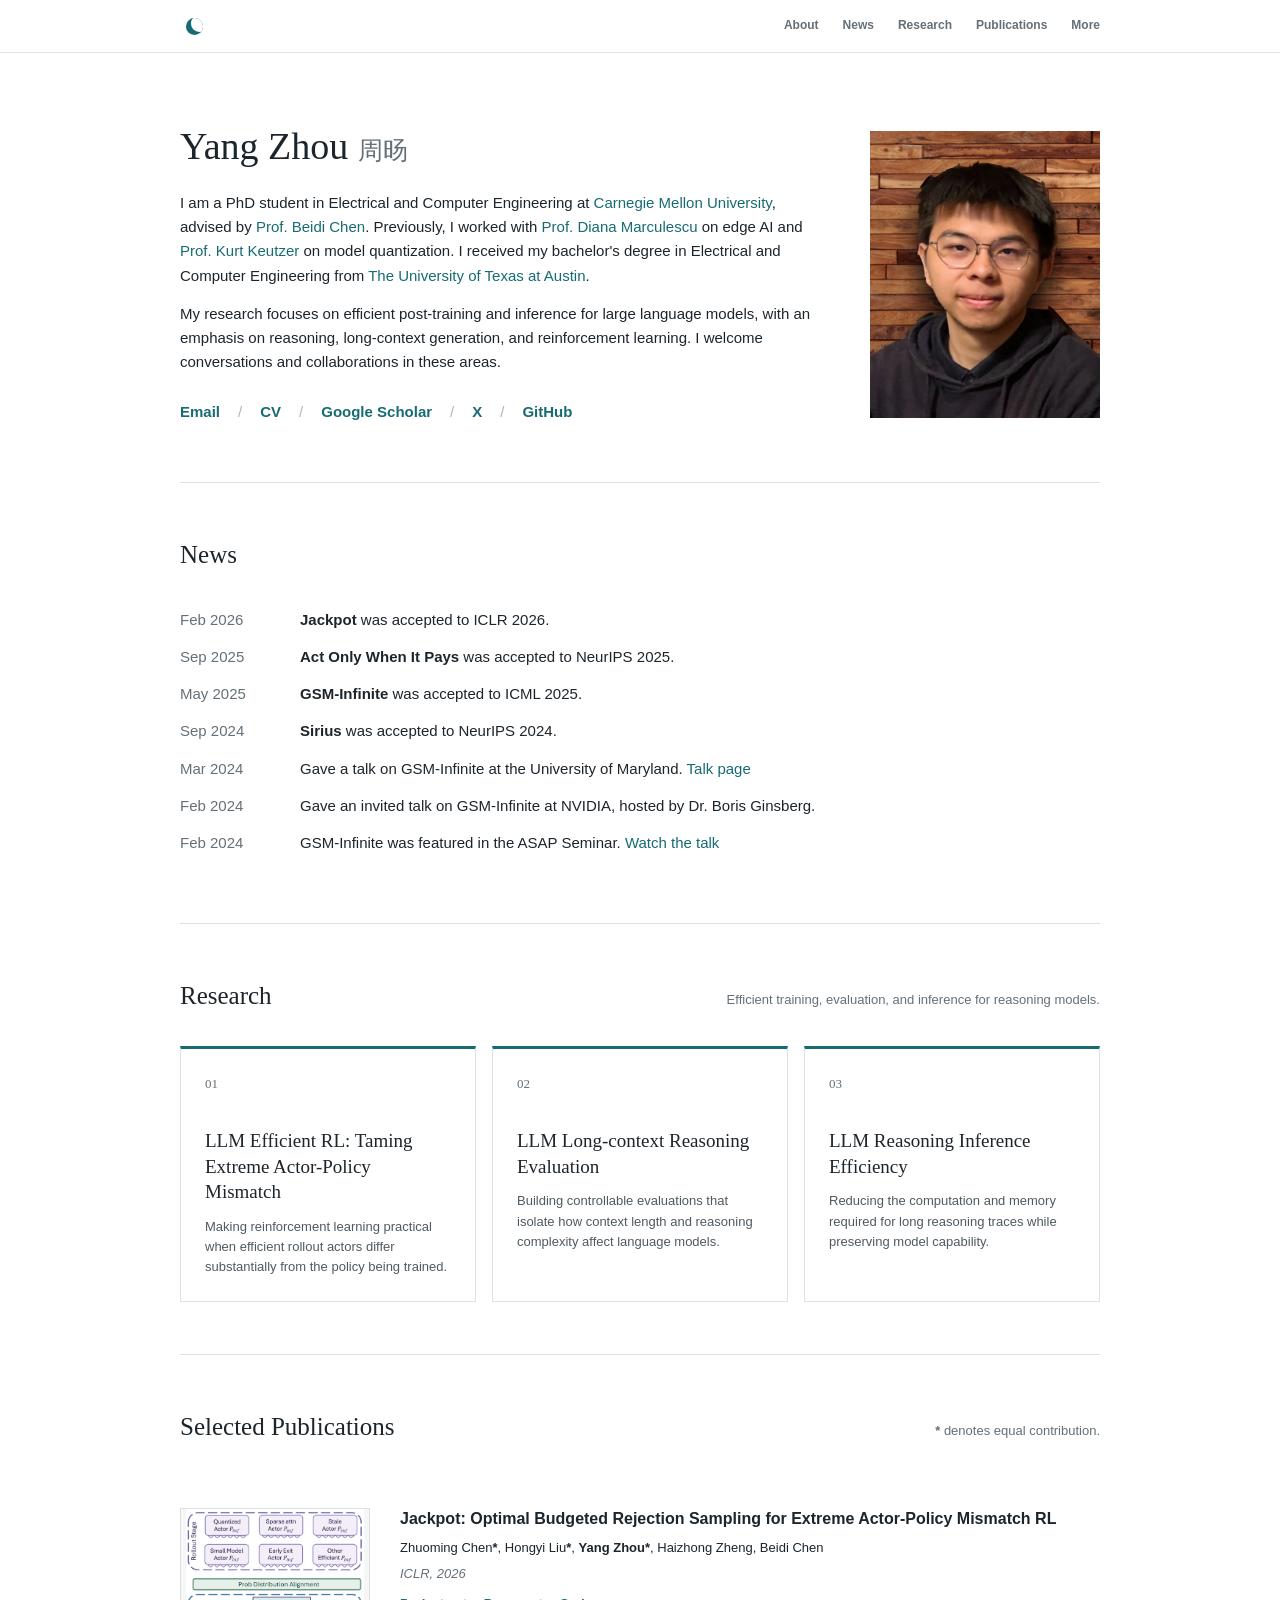
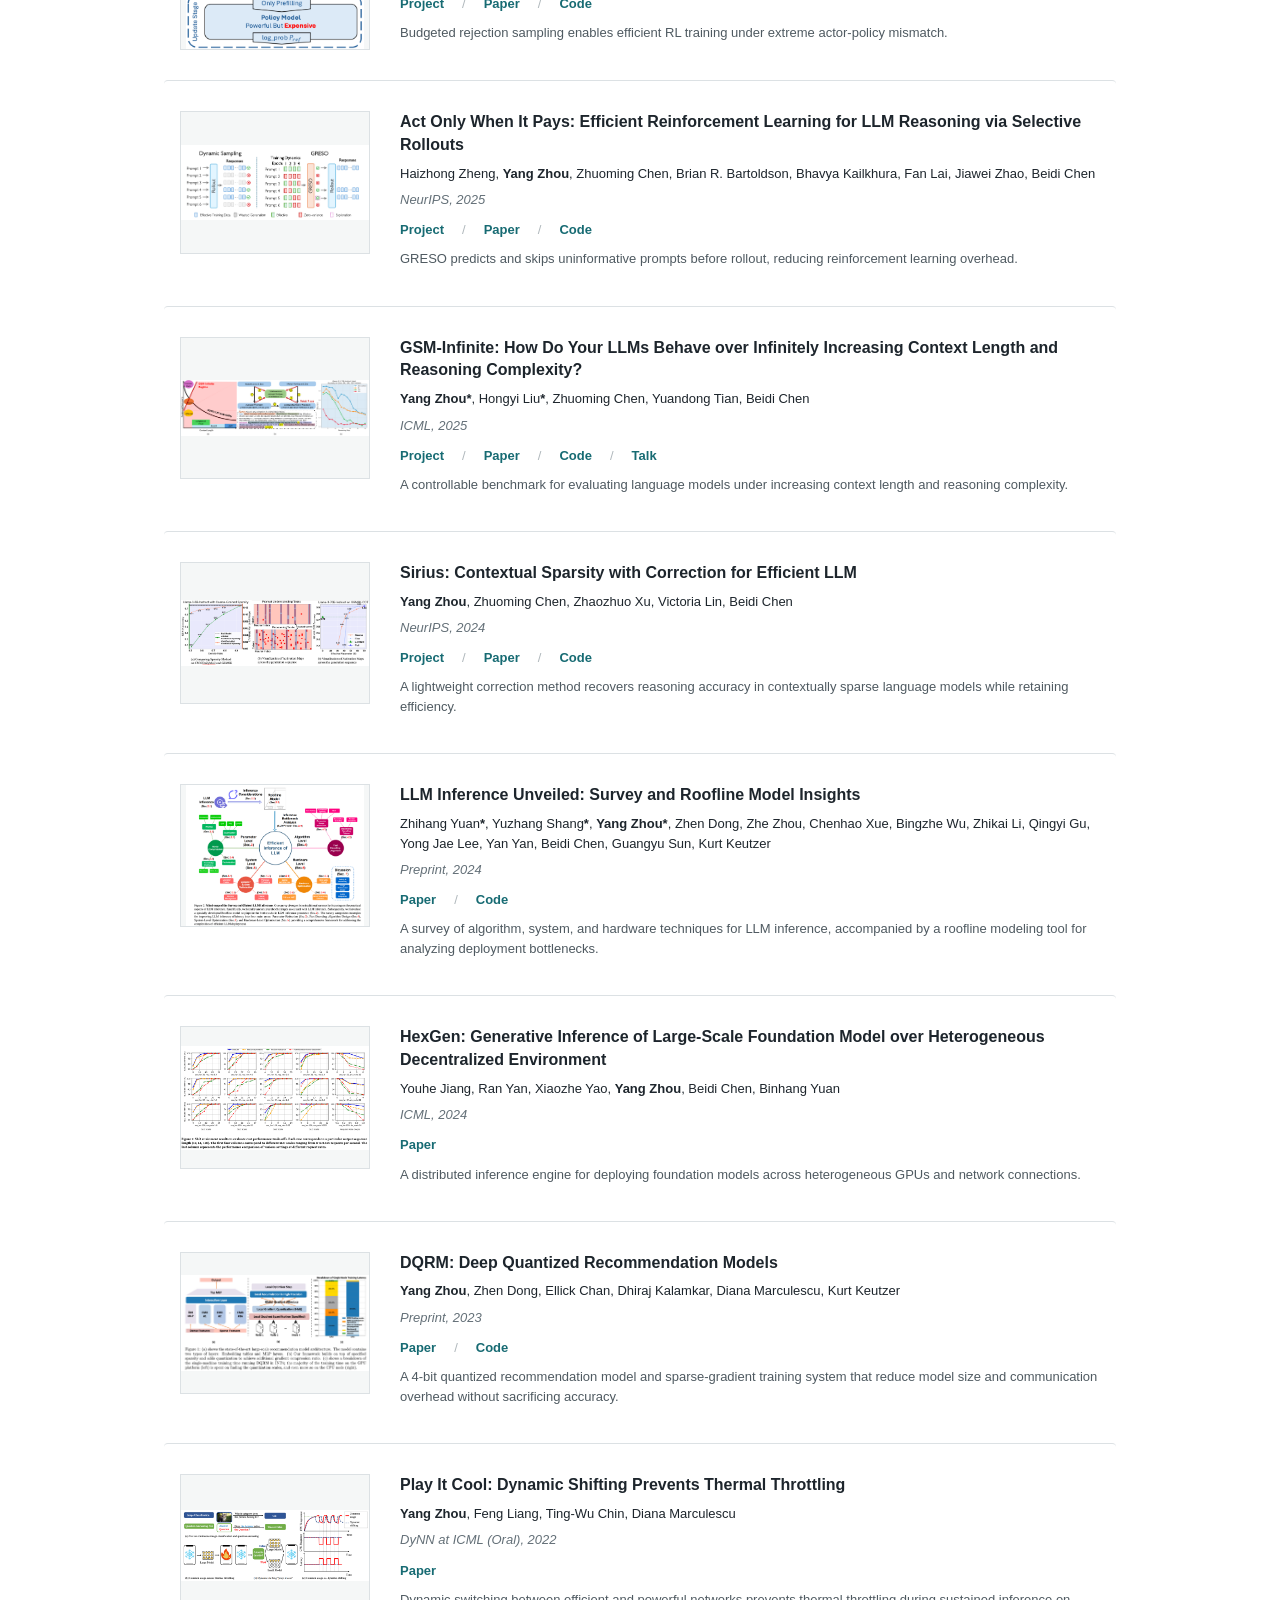
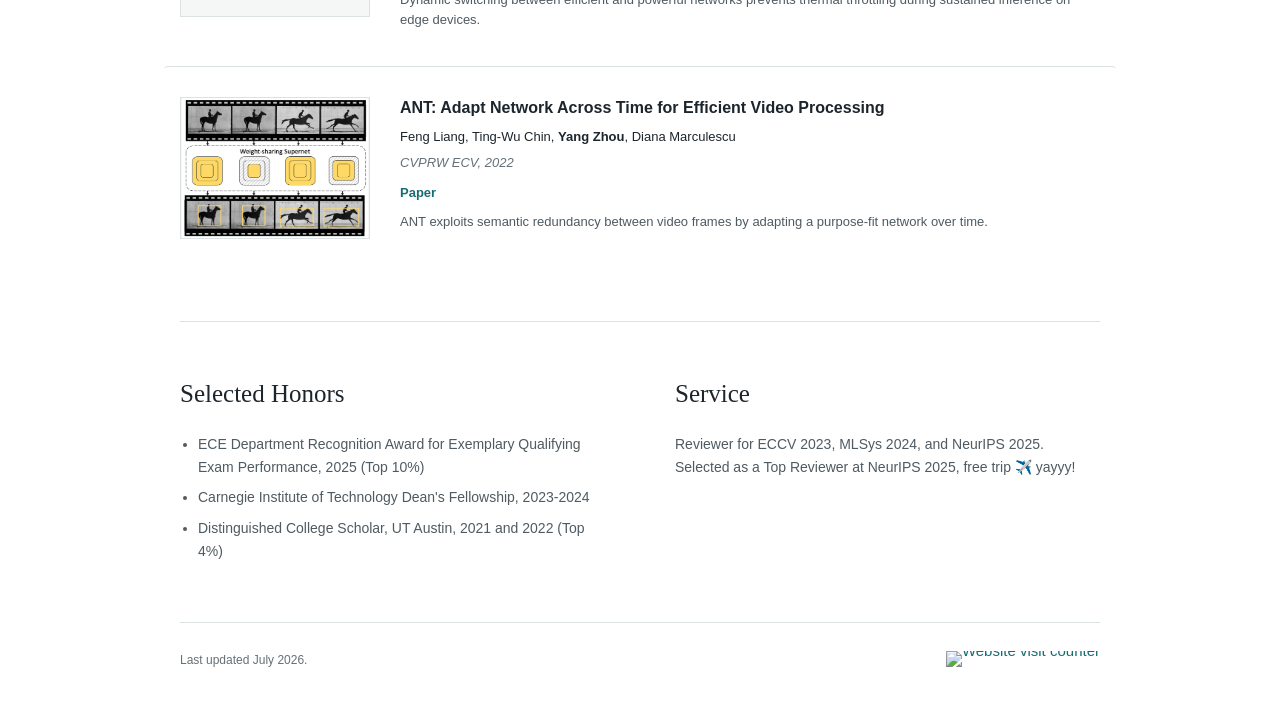
==== index.html @ 751d2d18 "Add eclipse navigation mark" ====
<!doctype html>
<html lang="en">
  <head>
    <meta charset="utf-8">
    <meta name="viewport" content="width=device-width, initial-scale=1">
    <meta name="author" content="Yang Zhou">
    <meta name="description" content="Yang Zhou is a PhD student at Carnegie Mellon University researching efficient post-training, inference, and reasoning for large language models.">
    <link rel="icon" href="images/namename.png" type="image/png">
    <link rel="stylesheet" href="stylesheet.css">
    <title>Yang Zhou</title>
  </head>
  <body>
    <nav class="site-nav" aria-label="Primary navigation">
      <div class="nav-inner">
        <a class="nav-mark" href="#about" aria-label="Yang Zhou - back to top" title="Yang Zhou">
          <span aria-hidden="true"></span>
        </a>
        <div class="nav-links">
          <a href="#about">About</a>
          <a href="#news">News</a>
          <a href="#research">Research</a>
          <a href="#publications">Publications</a>
          <a href="#more">More</a>
        </div>
      </div>
    </nav>
    <main>
      <header class="intro" id="about">
        <div class="intro-copy">
          <h1>Yang Zhou <span lang="zh">周旸</span></h1>
          <p>
            I am a PhD student in Electrical and Computer Engineering at
            <a href="https://www.cmu.edu/">Carnegie Mellon University</a>, advised by
            <a href="https://www.andrew.cmu.edu/user/beidic/">Prof. Beidi Chen</a>.
            Previously, I worked with <a href="https://users.ece.utexas.edu/~dianam/">Prof. Diana Marculescu</a>
            on edge AI and <a href="https://people.eecs.berkeley.edu/~keutzer/">Prof. Kurt Keutzer</a>
            on model quantization. I received my bachelor's degree in Electrical and Computer Engineering from
            <a href="https://www.utexas.edu/">The University of Texas at Austin</a>.
          </p>
          <p>
            My research focuses on efficient post-training and inference for large language models, with an emphasis
            on reasoning, long-context generation, and reinforcement learning. I welcome conversations and collaborations
            in these areas.
          </p>
          <nav class="profile-links" aria-label="Profile links">
            <a href="mailto:yangzho6@andrew.cmu.edu">Email</a>
            <a href="data/YangZhou-CV.pdf">CV</a>
            <a href="https://scholar.google.com/citations?view_op=list_works&amp;hl=en&amp;user=W6CZltIAAAAJ">Google Scholar</a>
            <a href="https://x.com/IronSteveZhou">X</a>
            <a href="https://github.com/YangZhou08">GitHub</a>
          </nav>
        </div>
        <img class="portrait" src="images/webtemphead1.png" alt="Yang Zhou" width="320" height="400">
      </header>

      <section id="news" aria-labelledby="news-heading">
        <div class="section-heading">
          <h2 id="news-heading">News</h2>
        </div>
        <div class="news-list" tabindex="0" aria-label="News archive">
          <p><time datetime="2026-02">Feb 2026</time><span><strong>Jackpot</strong> was accepted to ICLR 2026.</span></p>
          <p><time datetime="2025-09">Sep 2025</time><span><strong>Act Only When It Pays</strong> was accepted to NeurIPS 2025.</span></p>
          <p><time datetime="2025-05">May 2025</time><span><strong>GSM-Infinite</strong> was accepted to ICML 2025.</span></p>
          <p><time datetime="2024-09">Sep 2024</time><span><strong>Sirius</strong> was accepted to NeurIPS 2024.</span></p>
          <p><time datetime="2024-03">Mar 2024</time><span>Gave a talk on GSM-Infinite at the University of Maryland. <a href="https://www.cs.umd.edu/~miyyer/cmsc848o/index.html">Talk page</a></span></p>
          <p><time datetime="2024-02">Feb 2024</time><span>Gave an invited talk on GSM-Infinite at NVIDIA, hosted by Dr. Boris Ginsberg.</span></p>
          <p><time datetime="2024-02">Feb 2024</time><span>GSM-Infinite was featured in the ASAP Seminar. <a href="https://www.youtube.com/watch?v=b1yPragPKho">Watch the talk</a></span></p>
          <p><time datetime="2024-02">Feb 2024</time><span><strong>LLM Inference Unveiled</strong> was released on arXiv.</span></p>
          <p><time datetime="2023-08">Aug 2023</time><span>Began graduate studies at Carnegie Mellon University.</span></p>
          <p><time datetime="2023-05">May 2023</time><span>Graduated from The University of Texas at Austin.</span></p>
        </div>
      </section>

      <section id="research" aria-labelledby="research-heading">
        <div class="section-heading">
          <h2 id="research-heading">Research</h2>
          <p>Efficient training, evaluation, and inference for reasoning models.</p>
        </div>
        <div class="research-areas">
          <article>
            <span class="area-number">01</span>
            <h3>LLM Efficient RL: Taming Extreme Actor-Policy Mismatch</h3>
            <p>Making reinforcement learning practical when efficient rollout actors differ substantially from the policy being trained.</p>
          </article>
          <article>
            <span class="area-number">02</span>
            <h3>LLM Long-context Reasoning Evaluation</h3>
            <p>Building controllable evaluations that isolate how context length and reasoning complexity affect language models.</p>
          </article>
          <article>
            <span class="area-number">03</span>
            <h3>LLM Reasoning Inference Efficiency</h3>
            <p>Reducing the computation and memory required for long reasoning traces while preserving model capability.</p>
          </article>
        </div>
      </section>

      <section id="publications" aria-labelledby="publications-heading">
        <div class="section-heading">
          <h2 id="publications-heading">Selected Publications</h2>
          <p><strong>*</strong> denotes equal contribution.</p>
        </div>
        <div class="publications">
          <article class="publication featured">
            <a class="paper-image" href="https://infini-ai-lab.github.io/jpt_website/"><img src="images/jackpot.png" alt="Jackpot method overview" loading="lazy"></a>
            <div>
              <h3><a href="https://arxiv.org/abs/2602.06107">Jackpot: Optimal Budgeted Rejection Sampling for Extreme Actor-Policy Mismatch RL</a></h3>
              <p class="authors">Zhuoming Chen<strong>*</strong>, Hongyi Liu<strong>*</strong>, <strong>Yang Zhou*</strong>, Haizhong Zheng, Beidi Chen</p>
              <p class="venue">ICLR, 2026</p>
              <p class="paper-links"><a href="https://infini-ai-lab.github.io/jpt_website/">Project</a><a href="https://arxiv.org/abs/2602.06107">Paper</a><a href="https://github.com/Infini-AI-Lab/jackpot">Code</a></p>
              <p class="summary">Budgeted rejection sampling enables efficient RL training under extreme actor-policy mismatch.</p>
            </div>
          </article>

          <article class="publication">
            <a class="paper-image" href="https://infini-ai-lab.github.io/GRESO/"><img src="images/greso.png" alt="GRESO method overview" loading="lazy"></a>
            <div>
              <h3><a href="https://arxiv.org/abs/2506.02177">Act Only When It Pays: Efficient Reinforcement Learning for LLM Reasoning via Selective Rollouts</a></h3>
              <p class="authors">Haizhong Zheng, <strong>Yang Zhou</strong>, Zhuoming Chen, Brian R. Bartoldson, Bhavya Kailkhura, Fan Lai, Jiawei Zhao, Beidi Chen</p>
              <p class="venue">NeurIPS, 2025</p>
              <p class="paper-links"><a href="https://infini-ai-lab.github.io/GRESO/">Project</a><a href="https://arxiv.org/abs/2506.02177">Paper</a><a href="https://github.com/Infini-AI-Lab/GRESO/">Code</a></p>
              <p class="summary">GRESO predicts and skips uninformative prompts before rollout, reducing reinforcement learning overhead.</p>
            </div>
          </article>

          <article class="publication featured">
            <a class="paper-image" href="https://infini-ai-lab.github.io/gsm_infinite/"><img src="images/gsminfinite.png" alt="GSM-Infinite benchmark overview" loading="lazy"></a>
            <div>
              <h3><a href="https://arxiv.org/abs/2502.05252">GSM-Infinite: How Do Your LLMs Behave over Infinitely Increasing Context Length and Reasoning Complexity?</a></h3>
              <p class="authors"><strong>Yang Zhou*</strong>, Hongyi Liu<strong>*</strong>, Zhuoming Chen, Yuandong Tian, Beidi Chen</p>
              <p class="venue">ICML, 2025</p>
              <p class="paper-links"><a href="https://infini-ai-lab.github.io/gsm_infinite/">Project</a><a href="https://arxiv.org/abs/2502.05252">Paper</a><a href="https://github.com/Infini-AI-Lab/gsm_infinite">Code</a><a href="https://www.youtube.com/watch?v=b1yPragPKho">Talk</a></p>
              <p class="summary">A controllable benchmark for evaluating language models under increasing context length and reasoning complexity.</p>
            </div>
          </article>

          <article class="publication featured">
            <a class="paper-image" href="https://infini-ai-lab.github.io/Sirius/"><img src="images/siriushead.png" alt="Sirius method overview" loading="lazy"></a>
            <div>
              <h3><a href="https://arxiv.org/abs/2409.03856">Sirius: Contextual Sparsity with Correction for Efficient LLM</a></h3>
              <p class="authors"><strong>Yang Zhou</strong>, Zhuoming Chen, Zhaozhuo Xu, Victoria Lin, Beidi Chen</p>
              <p class="venue">NeurIPS, 2024</p>
              <p class="paper-links"><a href="https://infini-ai-lab.github.io/Sirius/">Project</a><a href="https://arxiv.org/abs/2409.03856">Paper</a><a href="https://github.com/Infini-AI-Lab/Sirius">Code</a></p>
              <p class="summary">A lightweight correction method recovers reasoning accuracy in contextually sparse language models while retaining efficiency.</p>
            </div>
          </article>

          <article class="publication">
            <a class="paper-image" href="https://arxiv.org/abs/2402.16363"><img src="images/llmunveiled.png" alt="LLM Inference Unveiled overview" loading="lazy"></a>
            <div>
              <h3><a href="https://arxiv.org/abs/2402.16363">LLM Inference Unveiled: Survey and Roofline Model Insights</a></h3>
              <p class="authors">Zhihang Yuan<strong>*</strong>, Yuzhang Shang<strong>*</strong>, <strong>Yang Zhou*</strong>, Zhen Dong, Zhe Zhou, Chenhao Xue, Bingzhe Wu, Zhikai Li, Qingyi Gu, Yong Jae Lee, Yan Yan, Beidi Chen, Guangyu Sun, Kurt Keutzer</p>
              <p class="venue">Preprint, 2024</p>
              <p class="paper-links"><a href="https://arxiv.org/abs/2402.16363">Paper</a><a href="https://github.com/hahnyuan/LLM-Viewer">Code</a></p>
              <p class="summary">A survey of algorithm, system, and hardware techniques for LLM inference, accompanied by a roofline modeling tool for analyzing deployment bottlenecks.</p>
            </div>
          </article>

          <article class="publication">
            <a class="paper-image" href="https://arxiv.org/abs/2311.11514"><img src="images/hexgen.png" alt="HexGen system overview" loading="lazy"></a>
            <div>
              <h3><a href="https://arxiv.org/abs/2311.11514">HexGen: Generative Inference of Large-Scale Foundation Model over Heterogeneous Decentralized Environment</a></h3>
              <p class="authors">Youhe Jiang, Ran Yan, Xiaozhe Yao, <strong>Yang Zhou</strong>, Beidi Chen, Binhang Yuan</p>
              <p class="venue">ICML, 2024</p>
              <p class="paper-links"><a href="https://arxiv.org/abs/2311.11514">Paper</a></p>
              <p class="summary">A distributed inference engine for deploying foundation models across heterogeneous GPUs and network connections.</p>
            </div>
          </article>

          <article class="publication featured">
            <a class="paper-image" href="https://arxiv.org/abs/2410.20046"><img src="images/dqrm.png" alt="DQRM quantized recommendation model overview" loading="lazy"></a>
            <div>
              <h3><a href="https://arxiv.org/abs/2410.20046">DQRM: Deep Quantized Recommendation Models</a></h3>
              <p class="authors"><strong>Yang Zhou</strong>, Zhen Dong, Ellick Chan, Dhiraj Kalamkar, Diana Marculescu, Kurt Keutzer</p>
              <p class="venue">Preprint, 2023</p>
              <p class="paper-links"><a href="https://arxiv.org/abs/2410.20046">Paper</a><a href="https://github.com/YangZhou08/Deep_Quantized_Recommendation_Model_DQRM">Code</a></p>
              <p class="summary">A 4-bit quantized recommendation model and sparse-gradient training system that reduce model size and communication overhead without sacrificing accuracy.</p>
            </div>
          </article>

          <article class="publication featured">
            <a class="paper-image" href="https://arxiv.org/abs/2206.10849"><img src="images/play_it_cool.png" alt="Play It Cool thermal management results" loading="lazy"></a>
            <div>
              <h3><a href="https://arxiv.org/abs/2206.10849">Play It Cool: Dynamic Shifting Prevents Thermal Throttling</a></h3>
              <p class="authors"><strong>Yang Zhou</strong>, Feng Liang, Ting-Wu Chin, Diana Marculescu</p>
              <p class="venue">DyNN at ICML (Oral), 2022</p>
              <p class="paper-links"><a href="https://arxiv.org/abs/2206.10849">Paper</a></p>
              <p class="summary">Dynamic switching between efficient and powerful networks prevents thermal throttling during sustained inference on edge devices.</p>
            </div>
          </article>

          <article class="publication">
            <a class="paper-image" href="https://openaccess.thecvf.com/content/CVPR2022W/ECV/html/Liang_ANT_Adapt_Network_Across_Time_for_Efficient_Video_Processing_CVPRW_2022_paper.html"><img src="images/ant.png" alt="ANT efficient video processing overview" loading="lazy"></a>
            <div>
              <h3><a href="https://openaccess.thecvf.com/content/CVPR2022W/ECV/html/Liang_ANT_Adapt_Network_Across_Time_for_Efficient_Video_Processing_CVPRW_2022_paper.html">ANT: Adapt Network Across Time for Efficient Video Processing</a></h3>
              <p class="authors">Feng Liang, Ting-Wu Chin, <strong>Yang Zhou</strong>, Diana Marculescu</p>
              <p class="venue">CVPRW ECV, 2022</p>
              <p class="paper-links"><a href="https://openaccess.thecvf.com/content/CVPR2022W/ECV/papers/Liang_ANT_Adapt_Network_Across_Time_for_Efficient_Video_Processing_CVPRW_2022_paper.pdf">Paper</a></p>
              <p class="summary">ANT exploits semantic redundancy between video frames by adapting a purpose-fit network over time.</p>
            </div>
          </article>
        </div>
      </section>

      <section class="two-column" id="more" aria-label="Additional information">
        <div>
          <h2>Selected Honors</h2>
          <ul>
            <li>ECE Department Recognition Award for Exemplary Qualifying Exam Performance, 2025 (Top 10%)</li>
            <li>Carnegie Institute of Technology Dean's Fellowship, 2023-2024</li>
            <li>Distinguished College Scholar, UT Austin, 2021 and 2022 (Top 4%)</li>
          </ul>
        </div>
        <div>
          <h2>Service</h2>
          <p>Reviewer for ECCV 2023, MLSys 2024, and NeurIPS 2025. Selected as a Top Reviewer at NeurIPS 2025, free trip ✈️ yayyy!</p>
        </div>
      </section>

      <footer>
        <p>Last updated July 2026.</p>
        <a class="visit-counter" href="https://hits.sh/yangzhou08.github.io/" aria-label="View website visit statistics">
          <img src="https://hits.sh/yangzhou08.github.io.svg?style=flat-square&amp;label=visits&amp;color=176b73" alt="Website visit counter">
        </a>
      </footer>
    </main>
  </body>
</html>
---- stylesheet.css ----
:root {
  --ink: #1d252c;
  --muted: #647078;
  --line: #dce1e4;
  --soft: #f5f7f7;
  --accent: #176b73;
  --accent-dark: #104f55;
}

* { box-sizing: border-box; }

html { scroll-behavior: smooth; }

body {
  margin: 0;
  color: var(--ink);
  background: #fff;
  font-family: -apple-system, BlinkMacSystemFont, "Segoe UI", Helvetica, Arial, sans-serif;
  font-size: 15px;
  line-height: 1.62;
}

.site-nav {
  position: sticky;
  top: 0;
  z-index: 10;
  border-bottom: 1px solid rgba(220, 225, 228, 0.9);
  background: rgba(255, 255, 255, 0.96);
}

.nav-inner {
  display: flex;
  width: min(920px, calc(100% - 48px));
  height: 52px;
  margin: 0 auto;
  justify-content: space-between;
  align-items: center;
  gap: 30px;
}

.nav-mark {
  display: grid;
  width: 28px;
  height: 28px;
  flex: 0 0 28px;
  place-items: center;
  border-radius: 50%;
}

.nav-mark span {
  position: relative;
  display: block;
  width: 17px;
  height: 17px;
  overflow: hidden;
  border-radius: 50%;
  background: var(--accent);
}

.nav-mark span::after {
  position: absolute;
  top: -3px;
  left: 5px;
  width: 17px;
  height: 17px;
  border-radius: 50%;
  background: #fff;
  content: "";
  transition: transform 180ms ease;
}

.nav-links {
  display: flex;
  align-items: center;
  gap: 24px;
}

.nav-links a {
  color: var(--muted);
  font-size: 12px;
  font-weight: 600;
}

.nav-links a:hover,
.nav-links a:focus-visible {
  color: var(--accent);
}

.nav-mark:hover span::after,
.nav-mark:focus-visible span::after { transform: translateX(13px); }

main {
  width: min(920px, calc(100% - 48px));
  margin: 0 auto;
}

#about,
section[id] { scroll-margin-top: 72px; }

a {
  color: var(--accent);
  text-decoration: none;
  text-underline-offset: 3px;
}

a:hover, a:focus-visible { color: var(--accent-dark); text-decoration: underline; }
a:focus-visible { outline: 2px solid var(--accent); outline-offset: 3px; }

h1, h2, h3, p { margin-top: 0; }

h1 {
  margin-bottom: 22px;
  font-family: Georgia, "Times New Roman", serif;
  font-size: 38px;
  font-weight: 500;
  line-height: 1.15;
  letter-spacing: 0;
}

h1 span { color: var(--muted); font-size: 25px; }

h2 {
  margin: 0;
  font-family: Georgia, "Times New Roman", serif;
  font-size: 25px;
  font-weight: 500;
  letter-spacing: 0;
}

h3 { letter-spacing: 0; }

.intro {
  display: grid;
  grid-template-columns: minmax(0, 1fr) 230px;
  gap: 56px;
  align-items: center;
  padding: 72px 0 58px;
  border-bottom: 1px solid var(--line);
}

.intro-copy > p { max-width: 650px; margin-bottom: 14px; }

.portrait {
  display: block;
  width: 100%;
  height: auto;
  aspect-ratio: 4 / 5;
  object-fit: cover;
  object-position: center;
}

.profile-links, .paper-links { display: flex; flex-wrap: wrap; align-items: center; gap: 7px 18px; }
.profile-links { margin-top: 25px; font-weight: 600; }
.profile-links a + a::before { content: "/"; color: #adb5b9; margin-right: 18px; font-weight: 400; }

section { padding: 52px 0; border-bottom: 1px solid var(--line); }

.section-heading { display: flex; justify-content: space-between; gap: 24px; align-items: baseline; margin-bottom: 30px; }
.section-heading > p { margin: 0; color: var(--muted); font-size: 13px; }

.news-list {
  max-height: 265px;
  overflow-y: auto;
  padding: 2px 22px 2px 0;
  scrollbar-color: #b8c1c5 transparent;
  scrollbar-width: thin;
  overscroll-behavior: contain;
}

.news-list:focus-visible {
  outline: 2px solid var(--accent);
  outline-offset: 6px;
}

.news-list p {
  display: grid;
  grid-template-columns: 100px 1fr;
  gap: 20px;
  margin-bottom: 13px;
}
.news-list p:last-child { margin-bottom: 0; }
.news-list time { color: var(--muted); font-variant-numeric: tabular-nums; }

.research-areas {
  display: grid;
  grid-template-columns: repeat(3, minmax(0, 1fr));
  gap: 16px;
}

.research-areas article {
  min-height: 230px;
  padding: 24px;
  border: 1px solid var(--line);
  border-top: 3px solid var(--accent);
  background: #fff;
  transition: background-color 160ms ease, border-color 160ms ease, box-shadow 160ms ease;
}

.research-areas article:hover,
.research-areas article:focus-within {
  border-color: #b9c9c8;
  border-top-color: var(--accent-dark);
  background: #f2f6f5;
  box-shadow: 0 5px 16px rgba(29, 37, 44, 0.07);
}

.area-number {
  display: block;
  margin-bottom: 34px;
  color: var(--muted);
  font-family: Georgia, "Times New Roman", serif;
  font-size: 13px;
  font-variant-numeric: tabular-nums;
}

.research-areas h3 {
  margin: 0 0 12px;
  font-family: Georgia, "Times New Roman", serif;
  font-size: 19px;
  font-weight: 500;
  line-height: 1.35;
}

.research-areas p {
  margin: 0;
  color: #4f5a61;
  font-size: 13px;
  line-height: 1.55;
}

.publications { display: grid; gap: 0; }
.publication {
  display: grid;
  grid-template-columns: 190px minmax(0, 1fr);
  gap: 30px;
  margin: 0 -16px;
  padding: 30px 16px;
  border-top: 1px solid var(--line);
  border-radius: 4px;
  transition: background-color 160ms ease;
}
.publication:first-child { border-top: 0; }
.publication:hover,
.publication:focus-within { background: #f3f5f5; }

.paper-image {
  display: block;
  width: 190px;
  aspect-ratio: 4 / 3;
  overflow: hidden;
  border: 1px solid var(--line);
  background: var(--soft);
  transition: border-color 160ms ease, box-shadow 160ms ease;
}
.paper-image img { display: block; width: 100%; height: 100%; object-fit: contain; }
.publication:hover .paper-image,
.publication:focus-within .paper-image {
  border-color: #b9c3c6;
  box-shadow: 0 3px 10px rgba(29, 37, 44, 0.08);
}
.publication h3 { margin: 0 0 7px; font-size: 16px; line-height: 1.42; }
.publication h3 a { color: var(--ink); }
.publication h3 a:hover { color: var(--accent); }
.authors, .venue, .summary { margin-bottom: 6px; }
.authors { font-size: 13px; line-height: 1.5; }
.venue { color: var(--muted); font-size: 13px; font-style: italic; }
.paper-links { margin: 9px 0; font-size: 13px; font-weight: 600; }
.paper-links a + a::before { content: "/"; color: #b0b8bc; margin-right: 18px; font-weight: 400; }
.summary { color: #4f5a61; font-size: 13px; line-height: 1.55; }

.two-column { display: grid; grid-template-columns: 1fr 1fr; gap: 70px; }
.two-column h2 { margin-bottom: 18px; }
.two-column p, .two-column ul { margin: 0; color: #4f5a61; font-size: 14px; }
.two-column ul { padding-left: 18px; }
.two-column li { margin-bottom: 8px; }

footer {
  display: flex;
  justify-content: space-between;
  align-items: center;
  gap: 24px;
  padding: 28px 0 52px;
}
footer p { margin: 0; color: var(--muted); font-size: 12px; }
.visit-counter { display: block; line-height: 0; }
.visit-counter img { display: block; height: 20px; width: auto; }

@media (max-width: 700px) {
  main { width: min(100% - 32px, 560px); }
  .nav-inner { width: min(100% - 32px, 560px); }
  .intro { grid-template-columns: 1fr; gap: 30px; padding: 44px 0 40px; }
  .intro-copy { order: 2; }
  .portrait { width: 150px; aspect-ratio: 1; border-radius: 50%; object-position: center 28%; }
  h1 { font-size: 34px; }
  section { padding: 40px 0; }
  .section-heading { display: block; }
  .section-heading > p { margin-top: 7px; }
  .research-areas { grid-template-columns: 1fr; }
  .research-areas article { min-height: 0; }
  .area-number { margin-bottom: 20px; }
  .publication { grid-template-columns: 1fr; gap: 18px; }
  .paper-image { width: 100%; max-width: 260px; }
  .two-column { grid-template-columns: 1fr; gap: 38px; }
  footer { align-items: flex-start; flex-direction: column; gap: 12px; }
}

@media (max-width: 560px) {
  .nav-inner { gap: 12px; }
  .nav-links { width: auto; flex: 1; justify-content: space-between; gap: 8px; }
}

@media (max-width: 420px) {
  body { font-size: 14px; }
  .news-list p { grid-template-columns: 82px 1fr; gap: 10px; }
  .profile-links { gap: 7px 12px; }
  .profile-links a + a::before { margin-right: 12px; }
}

@media (prefers-reduced-motion: reduce) {
  html { scroll-behavior: auto; }
  .research-areas article,
  .publication,
  .paper-image,
  .nav-mark span::after { transition: none; }
}
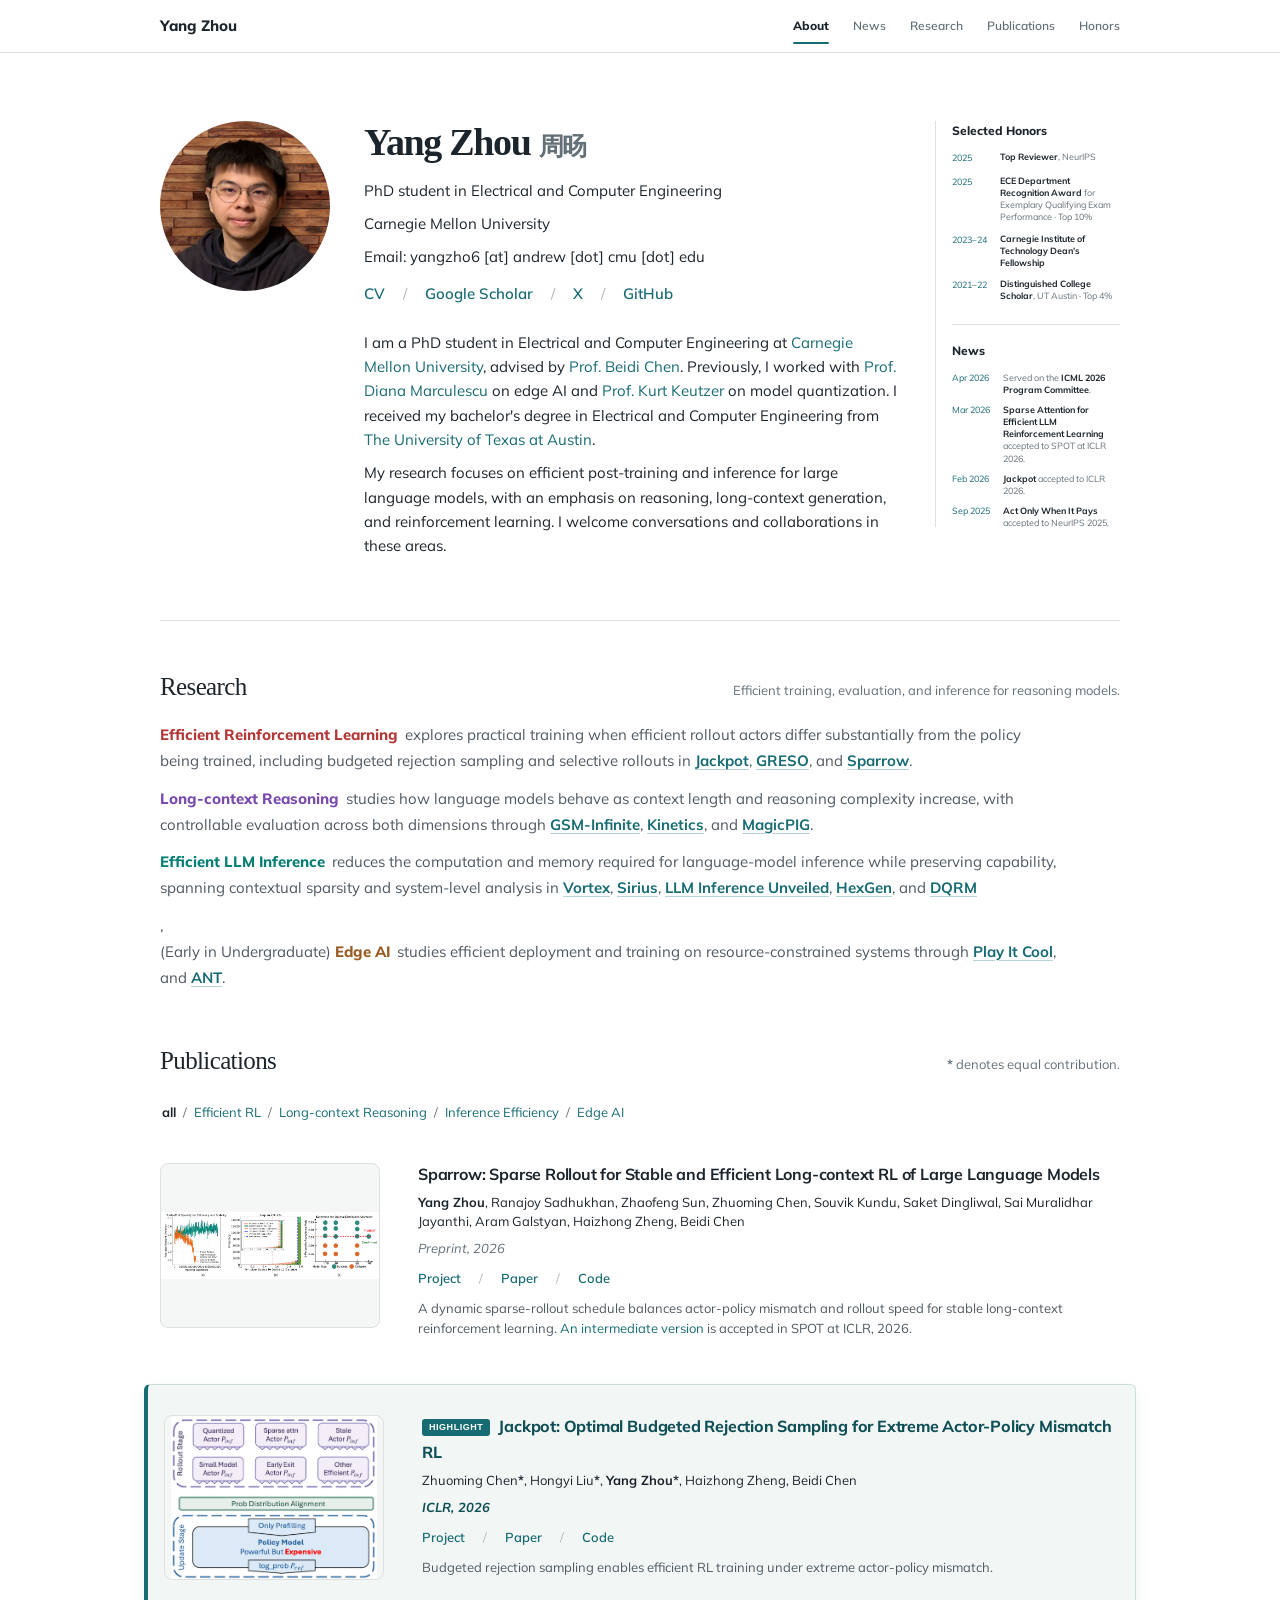
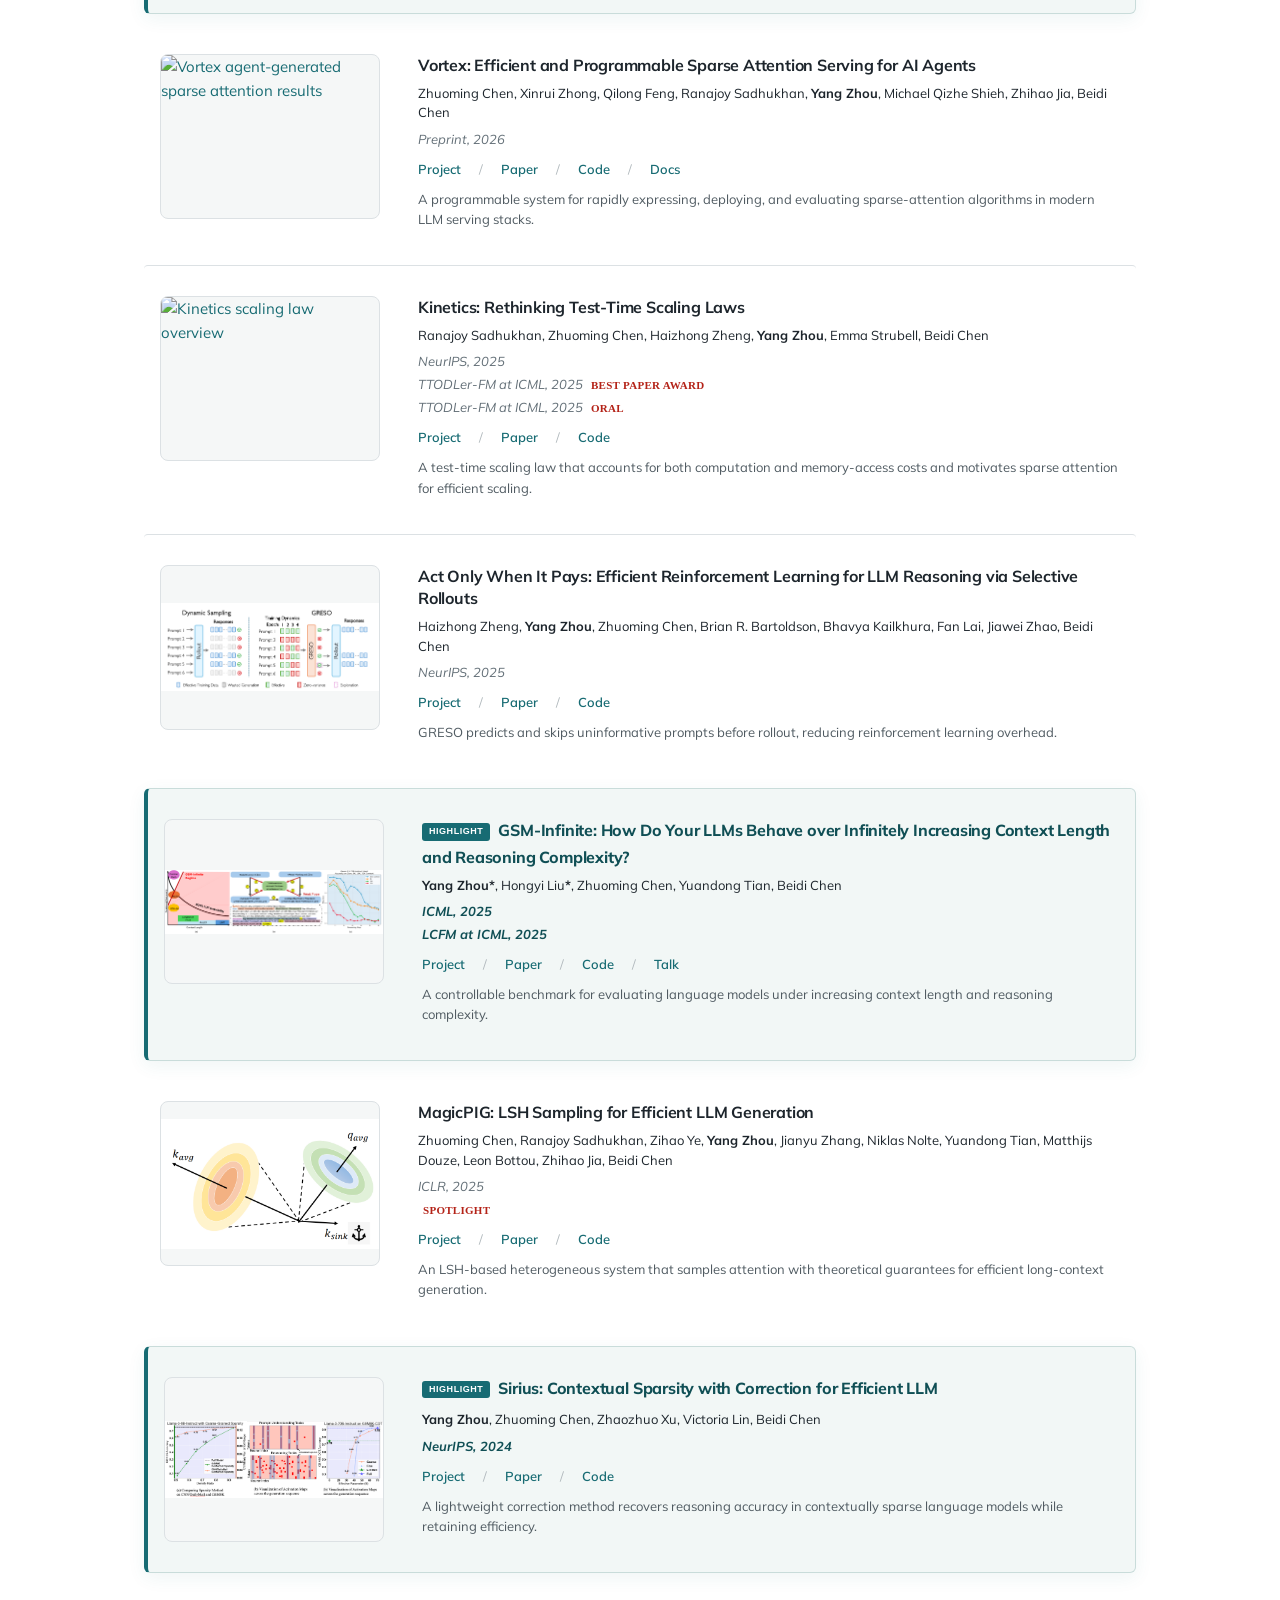
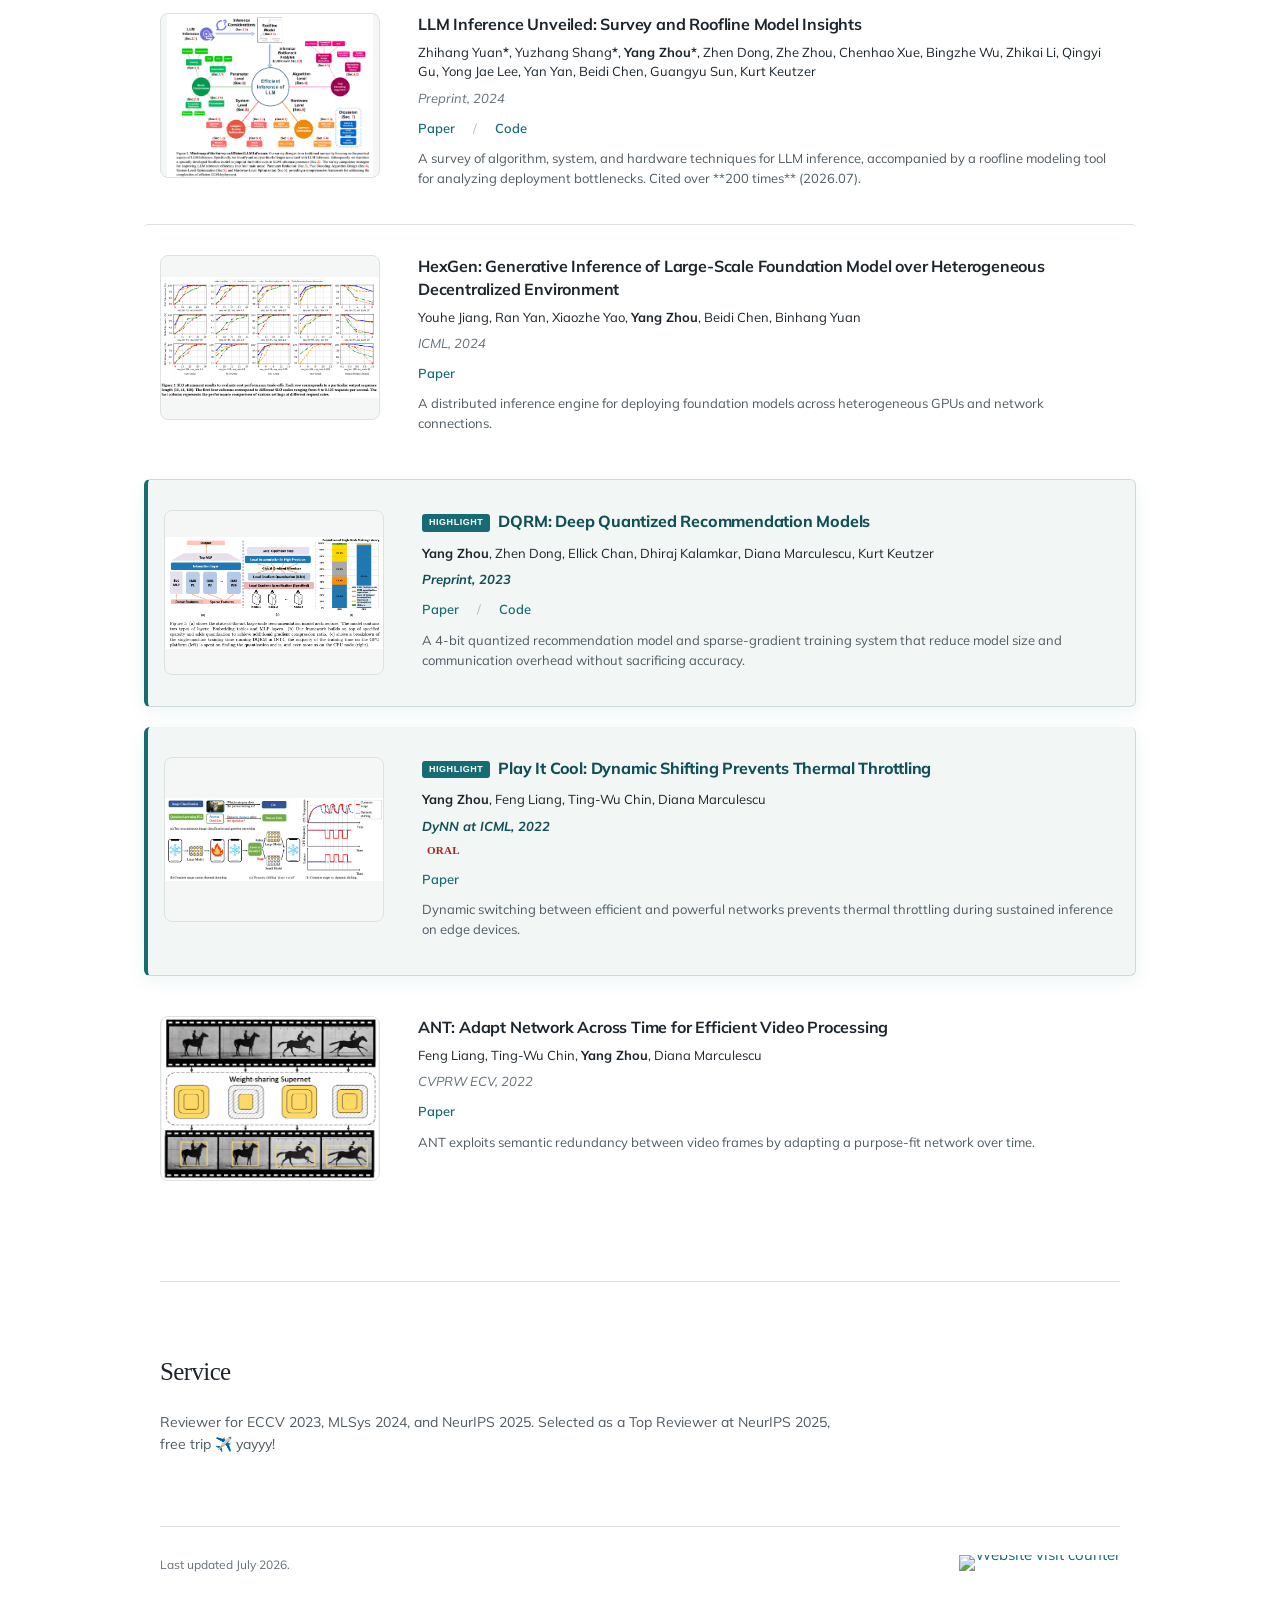
==== commit 4ec339e3: "Update website content and navigation" ====
--- a/index.html
+++ b/index.html
@@ -6,28 +6,41 @@
     <meta name="author" content="Yang Zhou">
     <meta name="description" content="Yang Zhou is a PhD student at Carnegie Mellon University researching efficient post-training, inference, and reasoning for large language models.">
     <link rel="icon" href="images/namename.png" type="image/png">
+    <link rel="preconnect" href="https://fonts.googleapis.com">
+    <link rel="preconnect" href="https://fonts.gstatic.com" crossorigin>
+    <link href="https://fonts.googleapis.com/css2?family=Mulish:wght@400;500;600;700;800&amp;display=swap" rel="stylesheet">
     <link rel="stylesheet" href="stylesheet.css">
     <title>Yang Zhou</title>
   </head>
   <body>
+    <div class="ambient ambient-one" aria-hidden="true"></div>
+    <div class="ambient ambient-two" aria-hidden="true"></div>
     <nav class="site-nav" aria-label="Primary navigation">
       <div class="nav-inner">
-        <a class="nav-mark" href="#about" aria-label="Yang Zhou - back to top" title="Yang Zhou">
-          <span aria-hidden="true"></span>
-        </a>
+        <a class="nav-name" href="#about">Yang Zhou</a>
         <div class="nav-links">
           <a href="#about">About</a>
           <a href="#news">News</a>
           <a href="#research">Research</a>
           <a href="#publications">Publications</a>
-          <a href="#more">More</a>
+          <a href="#honors">Honors</a>
         </div>
       </div>
     </nav>
     <main>
-      <header class="intro" id="about">
-        <div class="intro-copy">
+      <header class="intro reveal" id="about">
+        <img class="portrait" src="images/webtemphead1.png" alt="Yang Zhou" width="320" height="400">
+        <div class="intro-content">
           <h1>Yang Zhou <span lang="zh">周旸</span></h1>
+          <p>PhD student in Electrical and Computer Engineering</p>
+          <p>Carnegie Mellon University</p>
+          <p>Email: <span class="email-obfuscated">yangzho6 [at] andrew [dot] cmu [dot] edu</span></p>
+          <nav class="profile-links" aria-label="Profile links">
+            <a href="data/YangZhou-CV.pdf">CV</a>
+            <a href="https://scholar.google.com/citations?view_op=list_works&amp;hl=en&amp;user=W6CZltIAAAAJ">Google Scholar</a>
+            <a href="https://x.com/IronSteveZhou">X</a>
+            <a href="https://github.com/YangZhou08">GitHub</a>
+          </nav>
           <p>
             I am a PhD student in Electrical and Computer Engineering at
             <a href="https://www.cmu.edu/">Carnegie Mellon University</a>, advised by
@@ -42,66 +55,96 @@
             on reasoning, long-context generation, and reinforcement learning. I welcome conversations and collaborations
             in these areas.
           </p>
-          <nav class="profile-links" aria-label="Profile links">
-            <a href="mailto:yangzho6@andrew.cmu.edu">Email</a>
-            <a href="data/YangZhou-CV.pdf">CV</a>
-            <a href="https://scholar.google.com/citations?view_op=list_works&amp;hl=en&amp;user=W6CZltIAAAAJ">Google Scholar</a>
-            <a href="https://x.com/IronSteveZhou">X</a>
-            <a href="https://github.com/YangZhou08">GitHub</a>
-          </nav>
-        </div>
-        <img class="portrait" src="images/webtemphead1.png" alt="Yang Zhou" width="320" height="400">
+        </div>
+        <aside class="intro-honors" id="honors" aria-labelledby="honors-heading">
+          <h2 id="honors-heading">Selected Honors</h2>
+          <ul>
+            <li><time>2025</time><span><strong>Top Reviewer</strong>, NeurIPS</span></li>
+            <li><time>2025</time><span><strong>ECE Department Recognition Award</strong> for Exemplary Qualifying Exam Performance · Top 10%</span></li>
+            <li><time>2023–24</time><span><strong>Carnegie Institute of Technology Dean's Fellowship</strong></span></li>
+            <li><time>2021–22</time><span><strong>Distinguished College Scholar</strong>, UT Austin · Top 4%</span></li>
+          </ul>
+          <div class="sidebar-news" id="news">
+            <h2>News</h2>
+            <div class="sidebar-news-list" tabindex="0" aria-label="News archive">
+              <p><time>Apr 2026</time><span>Served on the <strong>ICML 2026 Program Committee</strong>.</span></p>
+              <p><time>Mar 2026</time><span><strong>Sparse Attention for Efficient LLM Reinforcement Learning</strong> accepted to SPOT at ICLR 2026.</span></p>
+              <p><time>Feb 2026</time><span><strong>Jackpot</strong> accepted to ICLR 2026.</span></p>
+              <p><time>Sep 2025</time><span><strong>Act Only When It Pays</strong> accepted to NeurIPS 2025.</span></p>
+              <p><time>Jun 2025</time><span><strong>Kinetics</strong> received the Best Paper Award and was selected for an oral presentation at TTODLer-FM, ICML 2025.</span></p>
+              <p><time>Jun 2025</time><span>Received the <strong>ECE Department Recognition Award</strong> for Exemplary Qualifying Exam Performance · Top 10%.</span></p>
+              <p><time>May 2025</time><span>Served on the <strong>ICML 2025 Program Committee</strong>.</span></p>
+              <p><time>May 2025</time><span><strong>GSM-Infinite</strong> accepted to ICML 2025.</span></p>
+              <p><time>Jun 2025</time><span><strong>GSM-Infinite</strong> selected for an oral presentation at LCFM, ICML 2025.</span></p>
+              <p><time>Feb 2025</time><span><strong>MagicPIG</strong> accepted to ICLR 2025 as a Spotlight.</span></p>
+              <p><time>Feb 2025</time><span>Gave an invited talk on GSM-Infinite at NVIDIA.</span></p>
+              <p><time>Sep 2024</time><span><strong>Sirius</strong> accepted to NeurIPS 2024.</span></p>
+              <p><time>Mar 2024</time><span>Talk on GSM-Infinite at UMD.</span></p>
+              <p><time>Feb 2024</time><span>GSM-Infinite featured in ASAP Seminar.</span></p>
+              <p><time>Feb 2024</time><span><strong>LLM Inference Unveiled</strong> released.</span></p>
+              <p><time>Aug 2023</time><span>Began graduate studies at CMU.</span></p>
+              <p><time>May 2023</time><span>Graduated from UT Austin.</span></p>
+            </div>
+          </div>
+        </aside>
       </header>
 
-      <section id="news" aria-labelledby="news-heading">
-        <div class="section-heading">
-          <h2 id="news-heading">News</h2>
-        </div>
-        <div class="news-list" tabindex="0" aria-label="News archive">
-          <p><time datetime="2026-02">Feb 2026</time><span><strong>Jackpot</strong> was accepted to ICLR 2026.</span></p>
-          <p><time datetime="2025-09">Sep 2025</time><span><strong>Act Only When It Pays</strong> was accepted to NeurIPS 2025.</span></p>
-          <p><time datetime="2025-05">May 2025</time><span><strong>GSM-Infinite</strong> was accepted to ICML 2025.</span></p>
-          <p><time datetime="2024-09">Sep 2024</time><span><strong>Sirius</strong> was accepted to NeurIPS 2024.</span></p>
-          <p><time datetime="2024-03">Mar 2024</time><span>Gave a talk on GSM-Infinite at the University of Maryland. <a href="https://www.cs.umd.edu/~miyyer/cmsc848o/index.html">Talk page</a></span></p>
-          <p><time datetime="2024-02">Feb 2024</time><span>Gave an invited talk on GSM-Infinite at NVIDIA, hosted by Dr. Boris Ginsberg.</span></p>
-          <p><time datetime="2024-02">Feb 2024</time><span>GSM-Infinite was featured in the ASAP Seminar. <a href="https://www.youtube.com/watch?v=b1yPragPKho">Watch the talk</a></span></p>
-          <p><time datetime="2024-02">Feb 2024</time><span><strong>LLM Inference Unveiled</strong> was released on arXiv.</span></p>
-          <p><time datetime="2023-08">Aug 2023</time><span>Began graduate studies at Carnegie Mellon University.</span></p>
-          <p><time datetime="2023-05">May 2023</time><span>Graduated from The University of Texas at Austin.</span></p>
-        </div>
-      </section>
-
-      <section id="research" aria-labelledby="research-heading">
+      <section class="reveal" id="research" aria-labelledby="research-heading">
         <div class="section-heading">
           <h2 id="research-heading">Research</h2>
           <p>Efficient training, evaluation, and inference for reasoning models.</p>
         </div>
-        <div class="research-areas">
-          <article>
-            <span class="area-number">01</span>
-            <h3>LLM Efficient RL: Taming Extreme Actor-Policy Mismatch</h3>
-            <p>Making reinforcement learning practical when efficient rollout actors differ substantially from the policy being trained.</p>
-          </article>
-          <article>
-            <span class="area-number">02</span>
-            <h3>LLM Long-context Reasoning Evaluation</h3>
-            <p>Building controllable evaluations that isolate how context length and reasoning complexity affect language models.</p>
-          </article>
-          <article>
-            <span class="area-number">03</span>
-            <h3>LLM Reasoning Inference Efficiency</h3>
-            <p>Reducing the computation and memory required for long reasoning traces while preserving model capability.</p>
-          </article>
+        <div class="research-statement">
+          <p><span class="research-topic topic-rl">Efficient Reinforcement Learning</span>
+            explores practical training when efficient rollout actors differ substantially from the policy being trained, including budgeted rejection sampling and selective rollouts in
+            <a href="https://arxiv.org/abs/2602.06107">Jackpot</a>, <a href="https://arxiv.org/abs/2506.02177">GRESO</a>, and
+            <a href="https://arxiv.org/abs/2606.08446">Sparrow</a>.</p>
+          <p><span class="research-topic topic-context">Long-context Reasoning</span>
+            studies how language models behave as context length and reasoning complexity increase, with controllable evaluation across both dimensions through
+            <a href="https://arxiv.org/abs/2502.05252">GSM-Infinite</a>, <a href="https://arxiv.org/abs/2506.05333">Kinetics</a>, and <a href="https://arxiv.org/abs/2410.16179">MagicPIG</a>.</p>
+          <p><span class="research-topic topic-inference">Efficient LLM Inference</span>
+            reduces the computation and memory required for language-model inference while preserving capability, spanning contextual sparsity and system-level analysis in
+            <a href="https://arxiv.org/abs/2606.06453">Vortex</a>,
+            <a href="https://arxiv.org/abs/2409.03856">Sirius</a>,
+            <a href="https://arxiv.org/abs/2402.16363">LLM Inference Unveiled</a>,
+            <a href="https://arxiv.org/abs/2311.11514">HexGen</a>, and
+            <a href="https://arxiv.org/abs/2410.20046">DQRM</a></p>,
+          <p>(Early in Undergraduate) <span class="research-topic topic-edge">Edge AI</span>
+            studies efficient deployment and training on resource-constrained systems through
+            <a href="https://arxiv.org/abs/2206.10849">Play It Cool</a>, and
+            <a href="https://openaccess.thecvf.com/content/CVPR2022W/ECV/html/Liang_ANT_Adapt_Network_Across_Time_for_Efficient_Video_Processing_CVPRW_2022_paper.html">ANT</a>. </p>
         </div>
       </section>
 
-      <section id="publications" aria-labelledby="publications-heading">
+      <section class="reveal" id="publications" aria-labelledby="publications-heading">
         <div class="section-heading">
-          <h2 id="publications-heading">Selected Publications</h2>
+          <h2 id="publications-heading">Publications</h2>
           <p><strong>*</strong> denotes equal contribution.</p>
         </div>
+        <div class="publication-tools" aria-label="Publication display options">
+          <button class="is-active" type="button" data-topic-filter="all">all</button>
+          <span>/</span>
+          <button type="button" data-topic-filter="Efficient RL">Efficient RL</button>
+          <span>/</span>
+          <button type="button" data-topic-filter="Long-context Reasoning">Long-context Reasoning</button>
+          <span>/</span>
+          <button type="button" data-topic-filter="Inference Efficiency">Inference Efficiency</button>
+          <span>/</span>
+          <button type="button" data-topic-filter="Edge AI">Edge AI</button>
+        </div>
         <div class="publications">
-          <article class="publication featured">
+          <article class="publication" data-topic="Efficient RL">
+            <a class="paper-image" href="https://infini-ai-lab.github.io/sparrow_project_release/"><img src="images/sparrow.png" alt="Sparrow sparse rollout overview" loading="lazy"></a>
+            <div>
+              <h3><a href="https://arxiv.org/abs/2606.08446">Sparrow: Sparse Rollout for Stable and Efficient Long-context RL of Large Language Models</a></h3>
+              <p class="authors"><strong>Yang Zhou</strong>, Ranajoy Sadhukhan, Zhaofeng Sun, Zhuoming Chen, Souvik Kundu, Saket Dingliwal, Sai Muralidhar Jayanthi, Aram Galstyan, Haizhong Zheng, Beidi Chen</p>
+              <p class="venue">Preprint, 2026</p>
+              <p class="paper-links"><a href="https://infini-ai-lab.github.io/sparrow_project_release/">Project</a><a href="https://arxiv.org/abs/2606.08446">Paper</a><a href="https://github.com/Infini-AI-Lab/Sparrow">Code</a></p>
+              <p class="summary">A dynamic sparse-rollout schedule balances actor-policy mismatch and rollout speed for stable long-context reinforcement learning. <a href="https://openreview.net/forum?id=vMrhhCAgCA">An intermediate version</a> is accepted in SPOT at ICLR, 2026.</p>
+            </div>
+          </article>
+
+          <article class="publication featured" data-topic="Efficient RL">
             <a class="paper-image" href="https://infini-ai-lab.github.io/jpt_website/"><img src="images/jackpot.png" alt="Jackpot method overview" loading="lazy"></a>
             <div>
               <h3><a href="https://arxiv.org/abs/2602.06107">Jackpot: Optimal Budgeted Rejection Sampling for Extreme Actor-Policy Mismatch RL</a></h3>
@@ -112,7 +155,44 @@
             </div>
           </article>
 
-          <article class="publication">
+          <article class="publication" data-topic="Inference Efficiency">
+            <a class="paper-image" href="https://infini-ai-lab.github.io/vortex_torch/"><img src="https://infini-ai-lab.github.io/vortex_torch/assets/fig1_results.png" alt="Vortex agent-generated sparse attention results" loading="lazy"></a>
+            <div>
+              <h3><a href="https://arxiv.org/abs/2606.06453">Vortex: Efficient and Programmable Sparse Attention Serving for AI Agents</a></h3>
+              <p class="authors">Zhuoming Chen, Xinrui Zhong, Qilong Feng, Ranajoy Sadhukhan, <strong>Yang Zhou</strong>, Michael Qizhe Shieh, Zhihao Jia, Beidi Chen</p>
+              <p class="venue">Preprint, 2026</p>
+              <p class="paper-links"><a href="https://infini-ai-lab.github.io/vortex_torch/">Project</a><a href="https://arxiv.org/abs/2606.06453">Paper</a><a href="https://github.com/Infini-AI-Lab/vortex_torch">Code</a><a href="https://infini-ai-lab.github.io/vortex_torch/docs/">Docs</a></p>
+              <p class="summary">A programmable system for rapidly expressing, deploying, and evaluating sparse-attention algorithms in modern LLM serving stacks.</p>
+            </div>
+          </article>
+
+          <!-- <article class="publication" data-topic="Efficient RL">
+            <a class="paper-image" href="https://openreview.net/forum?id=vMrhhCAgCA"><img src="images/sparrow.png" alt="Sparse attention for efficient LLM reinforcement learning" loading="lazy"></a>
+            <div>
+              <h3><a href="https://openreview.net/forum?id=vMrhhCAgCA">Sparse Attention for Efficient LLM Reinforcement Learning</a></h3>
+              <p class="authors"><strong>Yang Zhou*</strong>, Ranajoy Sadhukhan<strong>*</strong>, Zhaofeng Sun, Zhuoming Chen, Souvik Kundu, Saket Dingliwal, Sai Muralidhar Jayanthi, Aram Galstyan, Haizhong Zheng, Beidi Chen</p>
+              <p class="venue">SPOT at ICLR, 2026</p>
+              <p class="paper-links"><a href="https://openreview.net/forum?id=vMrhhCAgCA">Paper</a></p>
+              <p class="summary">DISTILLSPARSE stabilizes sparse rollouts through lightweight on-policy distillation while retaining practical acceleration.</p>
+            </div>
+          </article> -->
+
+          <article class="publication" data-topic="Inference Efficiency">
+            <a class="paper-image" href="https://infini-ai-lab.github.io/Kinetics/"><img src="https://infini-ai-lab.github.io/Kinetics/static/images/F1A.png" alt="Kinetics scaling law overview" loading="lazy"></a>
+            <div>
+              <h3><a href="https://arxiv.org/abs/2506.05333">Kinetics: Rethinking Test-Time Scaling Laws</a></h3>
+              <p class="authors">Ranajoy Sadhukhan, Zhuoming Chen, Haizhong Zheng, <strong>Yang Zhou</strong>, Emma Strubell, Beidi Chen</p>
+              <p class="venue venue-stack">
+                <span>NeurIPS, 2025</span>
+                <span>TTODLer-FM at ICML, 2025 <strong class="accolade">Best Paper Award</strong></span>
+                <span>TTODLer-FM at ICML, 2025 <strong class="accolade">Oral</strong></span>
+              </p>
+              <p class="paper-links"><a href="https://infini-ai-lab.github.io/Kinetics/">Project</a><a href="https://arxiv.org/abs/2506.05333">Paper</a><a href="https://github.com/Infini-AI-Lab/Kinetics">Code</a></p>
+              <p class="summary">A test-time scaling law that accounts for both computation and memory-access costs and motivates sparse attention for efficient scaling.</p>
+            </div>
+          </article>
+
+          <article class="publication" data-topic="Efficient RL">
             <a class="paper-image" href="https://infini-ai-lab.github.io/GRESO/"><img src="images/greso.png" alt="GRESO method overview" loading="lazy"></a>
             <div>
               <h3><a href="https://arxiv.org/abs/2506.02177">Act Only When It Pays: Efficient Reinforcement Learning for LLM Reasoning via Selective Rollouts</a></h3>
@@ -123,18 +203,46 @@
             </div>
           </article>
 
-          <article class="publication featured">
+          <article class="publication featured" data-topic="Long-context Reasoning">
             <a class="paper-image" href="https://infini-ai-lab.github.io/gsm_infinite/"><img src="images/gsminfinite.png" alt="GSM-Infinite benchmark overview" loading="lazy"></a>
             <div>
               <h3><a href="https://arxiv.org/abs/2502.05252">GSM-Infinite: How Do Your LLMs Behave over Infinitely Increasing Context Length and Reasoning Complexity?</a></h3>
               <p class="authors"><strong>Yang Zhou*</strong>, Hongyi Liu<strong>*</strong>, Zhuoming Chen, Yuandong Tian, Beidi Chen</p>
-              <p class="venue">ICML, 2025</p>
+              <p class="venue venue-stack">
+                <span>ICML, 2025</span>
+                <span>LCFM at ICML, 2025</span>
+              </p>
               <p class="paper-links"><a href="https://infini-ai-lab.github.io/gsm_infinite/">Project</a><a href="https://arxiv.org/abs/2502.05252">Paper</a><a href="https://github.com/Infini-AI-Lab/gsm_infinite">Code</a><a href="https://www.youtube.com/watch?v=b1yPragPKho">Talk</a></p>
               <p class="summary">A controllable benchmark for evaluating language models under increasing context length and reasoning complexity.</p>
             </div>
           </article>
 
-          <article class="publication featured">
+          <article class="publication" data-topic="Inference Efficiency">
+            <a class="paper-image" href="https://www.lsh-ai.com/"><img src="images/magicpigg.png" alt="MagicPIG project overview" loading="lazy"></a>
+            <div>
+              <h3><a href="https://arxiv.org/abs/2410.16179">MagicPIG: LSH Sampling for Efficient LLM Generation</a></h3>
+              <p class="authors">Zhuoming Chen, Ranajoy Sadhukhan, Zihao Ye, <strong>Yang Zhou</strong>, Jianyu Zhang, Niklas Nolte, Yuandong Tian, Matthijs Douze, Leon Bottou, Zhihao Jia, Beidi Chen</p>
+              <p class="venue venue-stack">
+                <span>ICLR, 2025</span>
+                <span><strong class="accolade">Spotlight</strong></span>
+              </p>
+              <p class="paper-links"><a href="https://www.lsh-ai.com/">Project</a><a href="https://arxiv.org/abs/2410.16179">Paper</a><a href="https://github.com/Infini-AI-Lab/MagicPIG">Code</a></p>
+              <p class="summary">An LSH-based heterogeneous system that samples attention with theoretical guarantees for efficient long-context generation.</p>
+            </div>
+          </article>
+
+          <!-- <article class="publication" data-topic="Long-context Reasoning">
+            <a class="paper-image" href="https://openreview.net/forum?id=eNCyY81aW6"><img src="images/gsminfinite.png" alt="FACTOR long-context evaluation benchmark" loading="lazy"></a>
+            <div>
+              <h3><a href="https://openreview.net/forum?id=eNCyY81aW6">FACTOR: Factoring Complexity and Context Length in Long-Context Model Evaluation</a></h3>
+              <p class="authors">Hongyi Liu, Zhuoming Chen, <strong>Yang Zhou</strong>, Beidi Chen</p>
+              <p class="venue">Preprint, 2024</p>
+              <p class="paper-links"><a href="https://openreview.net/forum?id=eNCyY81aW6">Paper</a></p>
+              <p class="summary">A benchmark that independently varies reasoning complexity and context length to expose distinct long-context model failure modes.</p>
+            </div>
+          </article> -->
+
+          <article class="publication featured" data-topic="Inference Efficiency">
             <a class="paper-image" href="https://infini-ai-lab.github.io/Sirius/"><img src="images/siriushead.png" alt="Sirius method overview" loading="lazy"></a>
             <div>
               <h3><a href="https://arxiv.org/abs/2409.03856">Sirius: Contextual Sparsity with Correction for Efficient LLM</a></h3>
@@ -145,18 +253,18 @@
             </div>
           </article>
 
-          <article class="publication">
+          <article class="publication" data-topic="Inference Efficiency">
             <a class="paper-image" href="https://arxiv.org/abs/2402.16363"><img src="images/llmunveiled.png" alt="LLM Inference Unveiled overview" loading="lazy"></a>
             <div>
               <h3><a href="https://arxiv.org/abs/2402.16363">LLM Inference Unveiled: Survey and Roofline Model Insights</a></h3>
               <p class="authors">Zhihang Yuan<strong>*</strong>, Yuzhang Shang<strong>*</strong>, <strong>Yang Zhou*</strong>, Zhen Dong, Zhe Zhou, Chenhao Xue, Bingzhe Wu, Zhikai Li, Qingyi Gu, Yong Jae Lee, Yan Yan, Beidi Chen, Guangyu Sun, Kurt Keutzer</p>
               <p class="venue">Preprint, 2024</p>
               <p class="paper-links"><a href="https://arxiv.org/abs/2402.16363">Paper</a><a href="https://github.com/hahnyuan/LLM-Viewer">Code</a></p>
-              <p class="summary">A survey of algorithm, system, and hardware techniques for LLM inference, accompanied by a roofline modeling tool for analyzing deployment bottlenecks.</p>
-            </div>
-          </article>
-
-          <article class="publication">
+              <p class="summary">A survey of algorithm, system, and hardware techniques for LLM inference, accompanied by a roofline modeling tool for analyzing deployment bottlenecks. Cited over **200 times** (2026.07). </p>
+            </div>
+          </article>
+
+          <article class="publication" data-topic="Inference Efficiency">
             <a class="paper-image" href="https://arxiv.org/abs/2311.11514"><img src="images/hexgen.png" alt="HexGen system overview" loading="lazy"></a>
             <div>
               <h3><a href="https://arxiv.org/abs/2311.11514">HexGen: Generative Inference of Large-Scale Foundation Model over Heterogeneous Decentralized Environment</a></h3>
@@ -167,7 +275,7 @@
             </div>
           </article>
 
-          <article class="publication featured">
+          <article class="publication featured" data-topic="Edge AI">
             <a class="paper-image" href="https://arxiv.org/abs/2410.20046"><img src="images/dqrm.png" alt="DQRM quantized recommendation model overview" loading="lazy"></a>
             <div>
               <h3><a href="https://arxiv.org/abs/2410.20046">DQRM: Deep Quantized Recommendation Models</a></h3>
@@ -178,18 +286,21 @@
             </div>
           </article>
 
-          <article class="publication featured">
+          <article class="publication featured" data-topic="Edge AI">
             <a class="paper-image" href="https://arxiv.org/abs/2206.10849"><img src="images/play_it_cool.png" alt="Play It Cool thermal management results" loading="lazy"></a>
             <div>
               <h3><a href="https://arxiv.org/abs/2206.10849">Play It Cool: Dynamic Shifting Prevents Thermal Throttling</a></h3>
               <p class="authors"><strong>Yang Zhou</strong>, Feng Liang, Ting-Wu Chin, Diana Marculescu</p>
-              <p class="venue">DyNN at ICML (Oral), 2022</p>
+              <p class="venue venue-stack">
+                <span>DyNN at ICML, 2022</span>
+                <span><strong class="accolade">Oral</strong></span>
+              </p>
               <p class="paper-links"><a href="https://arxiv.org/abs/2206.10849">Paper</a></p>
               <p class="summary">Dynamic switching between efficient and powerful networks prevents thermal throttling during sustained inference on edge devices.</p>
             </div>
           </article>
 
-          <article class="publication">
+          <article class="publication" data-topic="Edge AI">
             <a class="paper-image" href="https://openaccess.thecvf.com/content/CVPR2022W/ECV/html/Liang_ANT_Adapt_Network_Across_Time_for_Efficient_Video_Processing_CVPRW_2022_paper.html"><img src="images/ant.png" alt="ANT efficient video processing overview" loading="lazy"></a>
             <div>
               <h3><a href="https://openaccess.thecvf.com/content/CVPR2022W/ECV/html/Liang_ANT_Adapt_Network_Across_Time_for_Efficient_Video_Processing_CVPRW_2022_paper.html">ANT: Adapt Network Across Time for Efficient Video Processing</a></h3>
@@ -202,15 +313,7 @@
         </div>
       </section>
 
-      <section class="two-column" id="more" aria-label="Additional information">
-        <div>
-          <h2>Selected Honors</h2>
-          <ul>
-            <li>ECE Department Recognition Award for Exemplary Qualifying Exam Performance, 2025 (Top 10%)</li>
-            <li>Carnegie Institute of Technology Dean's Fellowship, 2023-2024</li>
-            <li>Distinguished College Scholar, UT Austin, 2021 and 2022 (Top 4%)</li>
-          </ul>
-        </div>
+      <section class="two-column reveal" id="more" aria-label="Additional information">
         <div>
           <h2>Service</h2>
           <p>Reviewer for ECCV 2023, MLSys 2024, and NeurIPS 2025. Selected as a Top Reviewer at NeurIPS 2025, free trip ✈️ yayyy!</p>
@@ -224,5 +327,46 @@
         </a>
       </footer>
     </main>
+    <script>
+      const reducedMotion = window.matchMedia('(prefers-reduced-motion: reduce)').matches;
+      const publicationList = document.querySelector('.publications');
+      const papers = Array.from(document.querySelectorAll('.publication'));
+      const viewButtons = document.querySelectorAll('[data-topic-filter]');
+      const originalOrder = [...papers];
+      const renderPublications = (topic) => {
+        originalOrder.forEach((paper) => publicationList.appendChild(paper));
+        papers.forEach((paper) => { paper.hidden = topic !== 'all' && paper.dataset.topic !== topic; });
+        viewButtons.forEach((button) => button.classList.toggle('is-active', button.dataset.topicFilter === topic));
+      };
+      viewButtons.forEach((button) => button.addEventListener('click', () => renderPublications(button.dataset.topicFilter)));
+      renderPublications('all');
+
+      const reveals = document.querySelectorAll('.reveal');
+      if (reducedMotion || !('IntersectionObserver' in window)) {
+        reveals.forEach((item) => item.classList.add('is-visible'));
+      } else {
+        const revealObserver = new IntersectionObserver((entries) => {
+          entries.forEach((entry) => {
+            if (entry.isIntersecting) {
+              entry.target.classList.add('is-visible');
+              revealObserver.unobserve(entry.target);
+            }
+          });
+        }, { threshold: 0.12 });
+        reveals.forEach((item) => revealObserver.observe(item));
+      }
+
+      const sections = document.querySelectorAll('#about, section[id]');
+      const navLinks = document.querySelectorAll('.nav-links a');
+      if ('IntersectionObserver' in window) {
+        const sectionObserver = new IntersectionObserver((entries) => {
+          entries.forEach((entry) => {
+            if (!entry.isIntersecting) return;
+            navLinks.forEach((link) => link.classList.toggle('is-active', link.getAttribute('href') === `#${entry.target.id}`));
+          });
+        }, { rootMargin: '-25% 0px -65% 0px' });
+        sections.forEach((section) => sectionObserver.observe(section));
+      }
+    </script>
   </body>
 </html>
--- a/stylesheet.css
+++ b/stylesheet.css
@@ -5,6 +5,7 @@
   --soft: #f5f7f7;
   --accent: #176b73;
   --accent-dark: #104f55;
+  --shadow: 0 14px 38px rgba(29, 37, 44, 0.09);
 }
 
 * { box-sizing: border-box; }
@@ -15,10 +16,15 @@
   margin: 0;
   color: var(--ink);
   background: #fff;
-  font-family: -apple-system, BlinkMacSystemFont, "Segoe UI", Helvetica, Arial, sans-serif;
+  font-family: "Mulish", -apple-system, BlinkMacSystemFont, "Segoe UI", sans-serif;
   font-size: 15px;
   line-height: 1.62;
-}
+  overflow-x: hidden;
+}
+
+.ambient { display: none; }
+.ambient-one { top: -190px; right: -120px; }
+.ambient-two { top: 42vh; left: -300px; opacity: .6; }
 
 .site-nav {
   position: sticky;
@@ -26,48 +32,21 @@
   z-index: 10;
   border-bottom: 1px solid rgba(220, 225, 228, 0.9);
   background: rgba(255, 255, 255, 0.96);
+  backdrop-filter: blur(18px) saturate(145%);
+  -webkit-backdrop-filter: blur(18px) saturate(145%);
 }
 
 .nav-inner {
   display: flex;
-  width: min(920px, calc(100% - 48px));
+  width: min(960px, calc(100% - 48px));
   height: 52px;
   margin: 0 auto;
   justify-content: space-between;
   align-items: center;
   gap: 30px;
 }
-
-.nav-mark {
-  display: grid;
-  width: 28px;
-  height: 28px;
-  flex: 0 0 28px;
-  place-items: center;
-  border-radius: 50%;
-}
-
-.nav-mark span {
-  position: relative;
-  display: block;
-  width: 17px;
-  height: 17px;
-  overflow: hidden;
-  border-radius: 50%;
-  background: var(--accent);
-}
-
-.nav-mark span::after {
-  position: absolute;
-  top: -3px;
-  left: 5px;
-  width: 17px;
-  height: 17px;
-  border-radius: 50%;
-  background: #fff;
-  content: "";
-  transition: transform 180ms ease;
-}
+.nav-name { color: var(--ink); font-size: 15px; font-weight: 800; }
+.nav-name:hover, .nav-name:focus-visible { color: var(--accent); }
 
 .nav-links {
   display: flex;
@@ -76,21 +55,22 @@
 }
 
 .nav-links a {
+  position: relative;
   color: var(--muted);
   font-size: 12px;
   font-weight: 600;
 }
+.nav-links a::after { position: absolute; right: 0; bottom: -8px; left: 0; height: 2px; border-radius: 2px; background: var(--accent); content: ""; transform: scaleX(0); transition: transform 180ms ease; }
+.nav-links a:hover::after, .nav-links a.is-active::after { transform: scaleX(1); }
+.nav-links a.is-active { color: var(--ink); font-weight: 800; }
 
 .nav-links a:hover,
 .nav-links a:focus-visible {
   color: var(--accent);
 }
 
-.nav-mark:hover span::after,
-.nav-mark:focus-visible span::after { transform: translateX(13px); }
-
 main {
-  width: min(920px, calc(100% - 48px));
+  width: min(960px, calc(100% - 48px));
   margin: 0 auto;
 }
 
@@ -112,9 +92,9 @@
   margin-bottom: 22px;
   font-family: Georgia, "Times New Roman", serif;
   font-size: 38px;
-  font-weight: 500;
+  font-weight: 600;
   line-height: 1.15;
-  letter-spacing: 0;
+  letter-spacing: -0.035em;
 }
 
 h1 span { color: var(--muted); font-size: 25px; }
@@ -124,39 +104,73 @@
   font-family: Georgia, "Times New Roman", serif;
   font-size: 25px;
   font-weight: 500;
-  letter-spacing: 0;
-}
-
-h3 { letter-spacing: 0; }
+  letter-spacing: -0.025em;
+}
+
+h3 { letter-spacing: -0.012em; }
 
 .intro {
   display: grid;
-  grid-template-columns: minmax(0, 1fr) 230px;
-  gap: 56px;
-  align-items: center;
-  padding: 72px 0 58px;
+  grid-template-columns: 170px minmax(0, 1fr) 185px;
+  gap: 34px;
+  align-items: start;
+  min-height: 0;
+  padding: 68px 0 52px;
   border-bottom: 1px solid var(--line);
 }
-
-.intro-copy > p { max-width: 650px; margin-bottom: 14px; }
+.intro-content > p { margin-bottom: 9px; }
+.intro-content h1 { margin-bottom: 14px; }
+.intro-content .profile-links + p { margin-top: 25px; }
+.intro-honors { padding-left: 16px; border-left: 1px solid var(--line); }
+.intro-honors h2 { margin-bottom: 11px; font-family: inherit; font-size: 12px; font-weight: 800; letter-spacing: 0; }
+.intro-honors ul { margin: 0; padding: 0; list-style: none; }
+.intro-honors li { display: grid; grid-template-columns: 42px 1fr; gap: 6px; margin-bottom: 9px; }
+.intro-honors time { color: var(--accent); font-size: 9px; font-variant-numeric: tabular-nums; }
+.intro-honors span { color: var(--muted); font-size: 9px; line-height: 1.35; }
+.intro-honors strong { color: var(--ink); font-weight: 700; }
+.sidebar-news { margin-top: 22px; padding-top: 16px; border-top: 1px solid var(--line); }
+.sidebar-news h2 { margin-bottom: 11px; font-family: inherit; font-size: 12px; font-weight: 800; letter-spacing: 0; }
+.sidebar-news-list { max-height: 155px; overflow-y: auto; padding-right: 6px; scrollbar-width: thin; }
+.sidebar-news-list p { display: grid; grid-template-columns: 46px 1fr; gap: 5px; margin: 0 0 8px; font-size: 9px; line-height: 1.35; }
+.sidebar-news-list time { color: var(--accent); font-variant-numeric: tabular-nums; }
+.sidebar-news-list span { color: var(--muted); }
+.sidebar-news-list strong { color: var(--ink); }
+
 
 .portrait {
   display: block;
   width: 100%;
   height: auto;
-  aspect-ratio: 4 / 5;
+  aspect-ratio: 1;
   object-fit: cover;
   object-position: center;
-}
+  border-radius: 50%;
+  box-shadow: none;
+  filter: saturate(.9) contrast(1.02);
+  transition: transform 500ms cubic-bezier(.2,.8,.2,1), box-shadow 500ms ease;
+}
+.portrait:hover { transform: none; box-shadow: none; }
 
 .profile-links, .paper-links { display: flex; flex-wrap: wrap; align-items: center; gap: 7px 18px; }
-.profile-links { margin-top: 25px; font-weight: 600; }
+.profile-links { margin-top: 12px; font-weight: 600; }
 .profile-links a + a::before { content: "/"; color: #adb5b9; margin-right: 18px; font-weight: 400; }
-
-section { padding: 52px 0; border-bottom: 1px solid var(--line); }
+.profile-links a { transition: color 180ms ease, transform 180ms ease; }
+.profile-links a:hover { transform: translateY(-2px); }
+
+section { padding: 70px 0; border-bottom: 1px solid var(--line); }
+
+#research { padding: 46px 0 24px; border-bottom: 0; }
+#research .section-heading { margin-bottom: 15px; }
+#publications { padding-top: 26px; }
+
 
 .section-heading { display: flex; justify-content: space-between; gap: 24px; align-items: baseline; margin-bottom: 30px; }
 .section-heading > p { margin: 0; color: var(--muted); font-size: 13px; }
+
+.publication-tools { display: flex; flex-wrap: wrap; gap: 5px; align-items: center; margin: -12px 0 8px; color: var(--muted); font-size: 13px; }
+.publication-tools button { appearance: none; padding: 2px; border: 0; background: none; color: var(--accent); font: inherit; cursor: pointer; }
+.publication-tools button:hover, .publication-tools button:focus-visible { color: var(--accent-dark); text-decoration: underline; text-underline-offset: 3px; }
+.publication-tools button.is-active { color: var(--ink); font-weight: 700; }
 
 .news-list {
   max-height: 265px;
@@ -181,78 +195,49 @@
 .news-list p:last-child { margin-bottom: 0; }
 .news-list time { color: var(--muted); font-variant-numeric: tabular-nums; }
 
-.research-areas {
-  display: grid;
-  grid-template-columns: repeat(3, minmax(0, 1fr));
-  gap: 16px;
-}
-
-.research-areas article {
-  min-height: 230px;
-  padding: 24px;
-  border: 1px solid var(--line);
-  border-top: 3px solid var(--accent);
-  background: #fff;
-  transition: background-color 160ms ease, border-color 160ms ease, box-shadow 160ms ease;
-}
-
-.research-areas article:hover,
-.research-areas article:focus-within {
-  border-color: #b9c9c8;
-  border-top-color: var(--accent-dark);
-  background: #f2f6f5;
-  box-shadow: 0 5px 16px rgba(29, 37, 44, 0.07);
-}
-
-.area-number {
-  display: block;
-  margin-bottom: 34px;
-  color: var(--muted);
-  font-family: Georgia, "Times New Roman", serif;
-  font-size: 13px;
-  font-variant-numeric: tabular-nums;
-}
-
-.research-areas h3 {
-  margin: 0 0 12px;
-  font-family: Georgia, "Times New Roman", serif;
-  font-size: 19px;
-  font-weight: 500;
-  line-height: 1.35;
-}
-
-.research-areas p {
-  margin: 0;
-  color: #4f5a61;
-  font-size: 13px;
-  line-height: 1.55;
-}
+.research-statement { max-width: 900px; margin: 0; color: #4f5862; font-size: 15px; line-height: 1.75; }
+.research-statement p { margin: 0 0 11px; }
+.research-statement p:last-child { margin-bottom: 0; }
+.research-topic { margin-right: 3px; font-weight: 800; }
+.topic-rl { color: #b33939; }
+.topic-context { color: #7a4bac; }
+.topic-inference { color: #087f75; }
+.topic-edge { color: #9a5b24; }
+.research-statement a { font-weight: 700; text-decoration: underline; text-decoration-color: rgba(23,107,115,.3); }
 
 .publications { display: grid; gap: 0; }
+.publication[hidden] { display: none; }
 .publication {
   display: grid;
-  grid-template-columns: 190px minmax(0, 1fr);
-  gap: 30px;
+  grid-template-columns: 220px minmax(0, 1fr);
+  gap: 38px;
   margin: 0 -16px;
   padding: 30px 16px;
   border-top: 1px solid var(--line);
   border-radius: 4px;
   transition: background-color 160ms ease;
 }
+.publication.featured { margin-top: 10px; margin-bottom: 10px; border: 1px solid #c9dcda; border-left: 4px solid var(--accent); border-radius: 6px; background: #f2f7f6; box-shadow: 0 5px 18px rgba(23,107,115,.07); }
+.publication.featured + .publication { border-top: 0; }
+.publication.featured .venue { color: var(--accent-dark); font-weight: 700; }
+.publication.featured h3 a { color: var(--accent-dark); font-weight: 750; }
+.publication.featured h3::before { display: inline-block; margin: 0 8px 5px 0; padding: 2px 7px; border-radius: 3px; background: var(--accent); color: #fff; content: "Highlight"; font-family: -apple-system, BlinkMacSystemFont, "Segoe UI", sans-serif; font-size: 9px; font-weight: 750; letter-spacing: .06em; line-height: 1.5; text-transform: uppercase; vertical-align: 2px; }
 .publication:first-child { border-top: 0; }
 .publication:hover,
 .publication:focus-within { background: #f3f5f5; }
 
 .paper-image {
   display: block;
-  width: 190px;
+  width: 220px;
   aspect-ratio: 4 / 3;
   overflow: hidden;
   border: 1px solid var(--line);
+  border-radius: 8px;
   background: var(--soft);
   transition: border-color 160ms ease, box-shadow 160ms ease;
 }
-.paper-image img { display: block; width: 100%; height: 100%; object-fit: contain; }
+.paper-image img { display: block; width: 100%; height: 100%; object-fit: contain; transition: transform 350ms cubic-bezier(.2,.8,.2,1); }
+.publication:hover .paper-image img { transform: scale(1.035); }
 .publication:hover .paper-image,
 .publication:focus-within .paper-image {
   border-color: #b9c3c6;
@@ -264,11 +249,16 @@
 .authors, .venue, .summary { margin-bottom: 6px; }
 .authors { font-size: 13px; line-height: 1.5; }
 .venue { color: var(--muted); font-size: 13px; font-style: italic; }
+.venue-stack > span { display: block; margin-bottom: 2px; }
+.accolade { display: inline-block; margin-left: 5px; color: #b42318; font-family: Georgia, "Times New Roman", serif; font-size: 11px; font-style: normal; font-weight: 700; letter-spacing: .025em; text-transform: uppercase; vertical-align: 0; }
 .paper-links { margin: 9px 0; font-size: 13px; font-weight: 600; }
 .paper-links a + a::before { content: "/"; color: #b0b8bc; margin-right: 18px; font-weight: 400; }
 .summary { color: #4f5a61; font-size: 13px; line-height: 1.55; }
 
-.two-column { display: grid; grid-template-columns: 1fr 1fr; gap: 70px; }
+.reveal { opacity: 0; transform: translateY(22px); transition: opacity 650ms ease, transform 650ms cubic-bezier(.2,.8,.2,1); }
+.reveal.is-visible { opacity: 1; transform: none; }
+
+.two-column { display: grid; grid-template-columns: minmax(0, 680px); gap: 70px; }
 .two-column h2 { margin-bottom: 18px; }
 .two-column p, .two-column ul { margin: 0; color: #4f5a61; font-size: 14px; }
 .two-column ul { padding-left: 18px; }
@@ -288,16 +278,16 @@
 @media (max-width: 700px) {
   main { width: min(100% - 32px, 560px); }
   .nav-inner { width: min(100% - 32px, 560px); }
-  .intro { grid-template-columns: 1fr; gap: 30px; padding: 44px 0 40px; }
-  .intro-copy { order: 2; }
+  .intro { grid-template-columns: 1fr; gap: 30px; min-height: 0; padding: 52px 0 44px; }
+  .intro-content { order: 2; }
+  .intro-honors { order: 3; }
   .portrait { width: 150px; aspect-ratio: 1; border-radius: 50%; object-position: center 28%; }
   h1 { font-size: 34px; }
   section { padding: 40px 0; }
+  #research { padding: 36px 0 18px; }
+  #publications { padding-top: 18px; }
   .section-heading { display: block; }
   .section-heading > p { margin-top: 7px; }
-  .research-areas { grid-template-columns: 1fr; }
-  .research-areas article { min-height: 0; }
-  .area-number { margin-bottom: 20px; }
   .publication { grid-template-columns: 1fr; gap: 18px; }
   .paper-image { width: 100%; max-width: 260px; }
   .two-column { grid-template-columns: 1fr; gap: 38px; }
@@ -318,8 +308,8 @@
 
 @media (prefers-reduced-motion: reduce) {
   html { scroll-behavior: auto; }
-  .research-areas article,
+  *, *::before, *::after { transition-duration: .01ms !important; animation-duration: .01ms !important; }
+  .reveal { opacity: 1; transform: none; }
   .publication,
-  .paper-image,
-  .nav-mark span::after { transition: none; }
-}
+  .paper-image { transition: none; }
+}
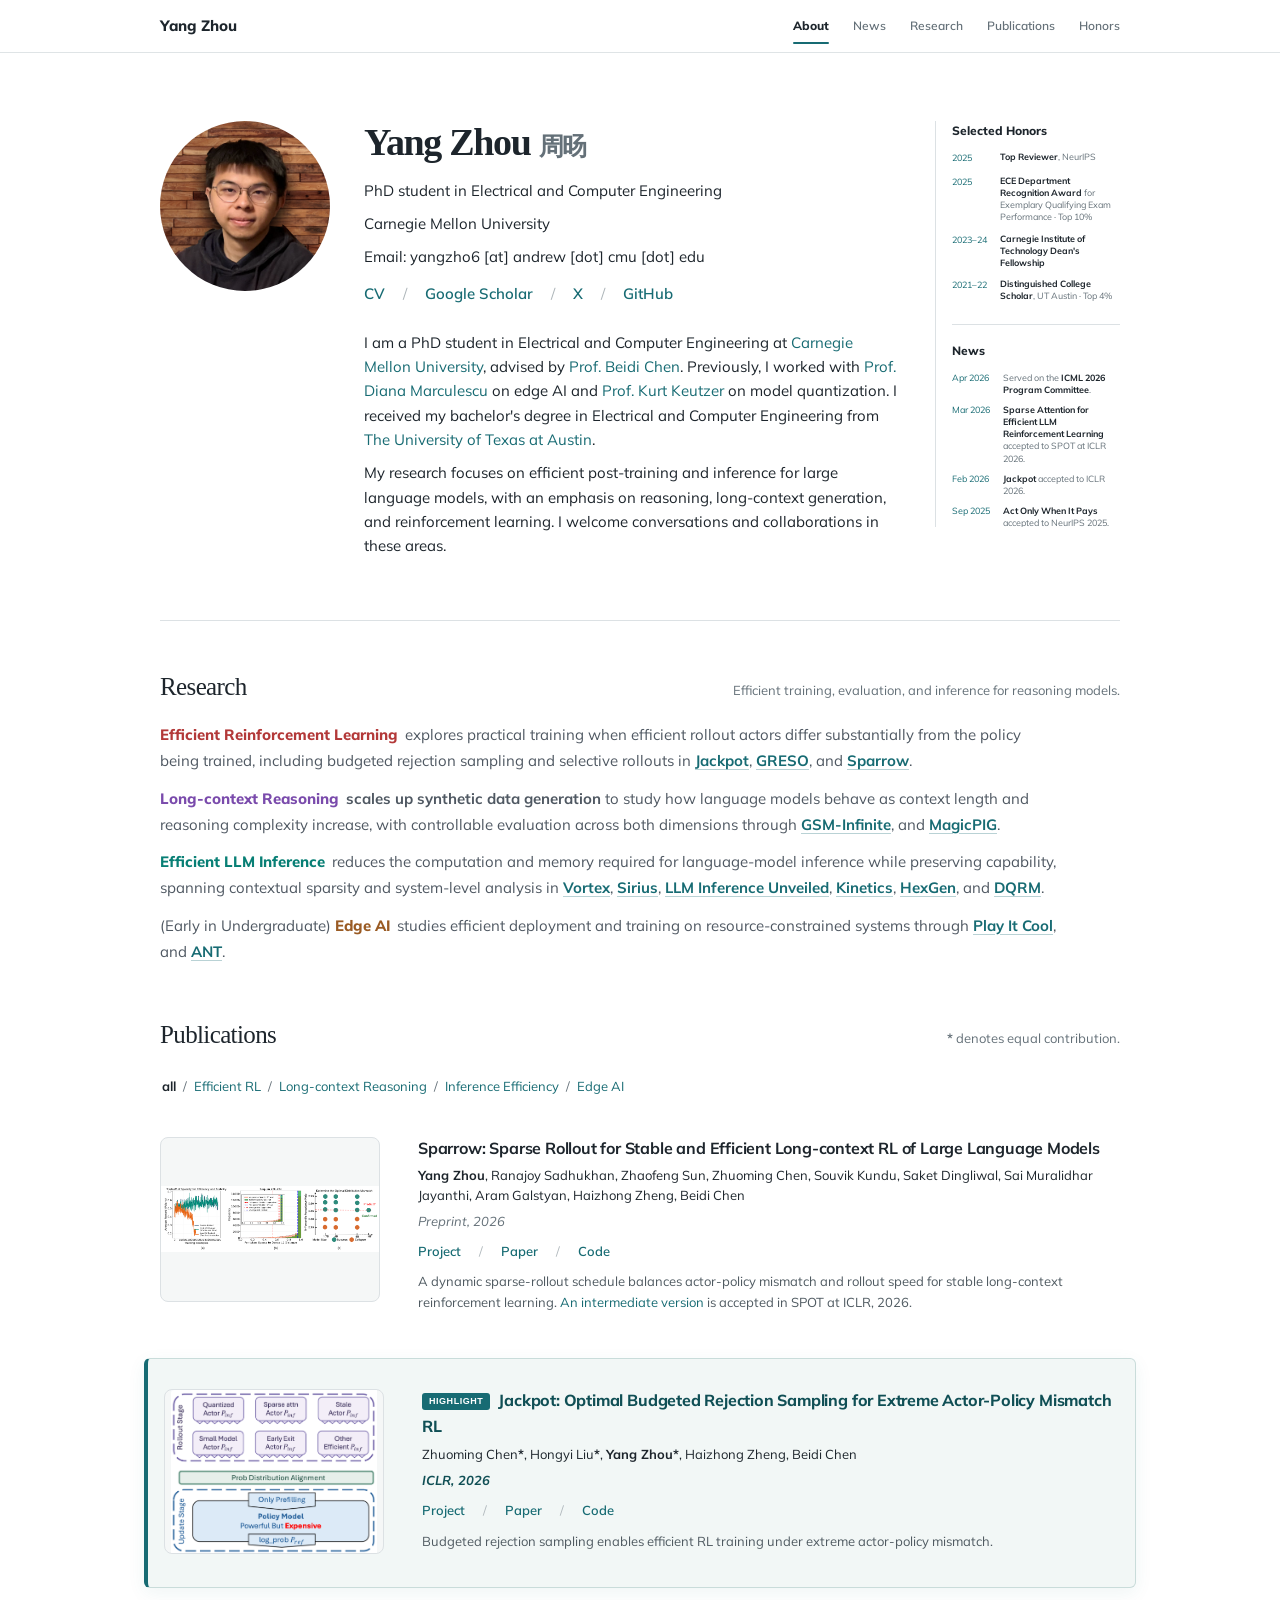
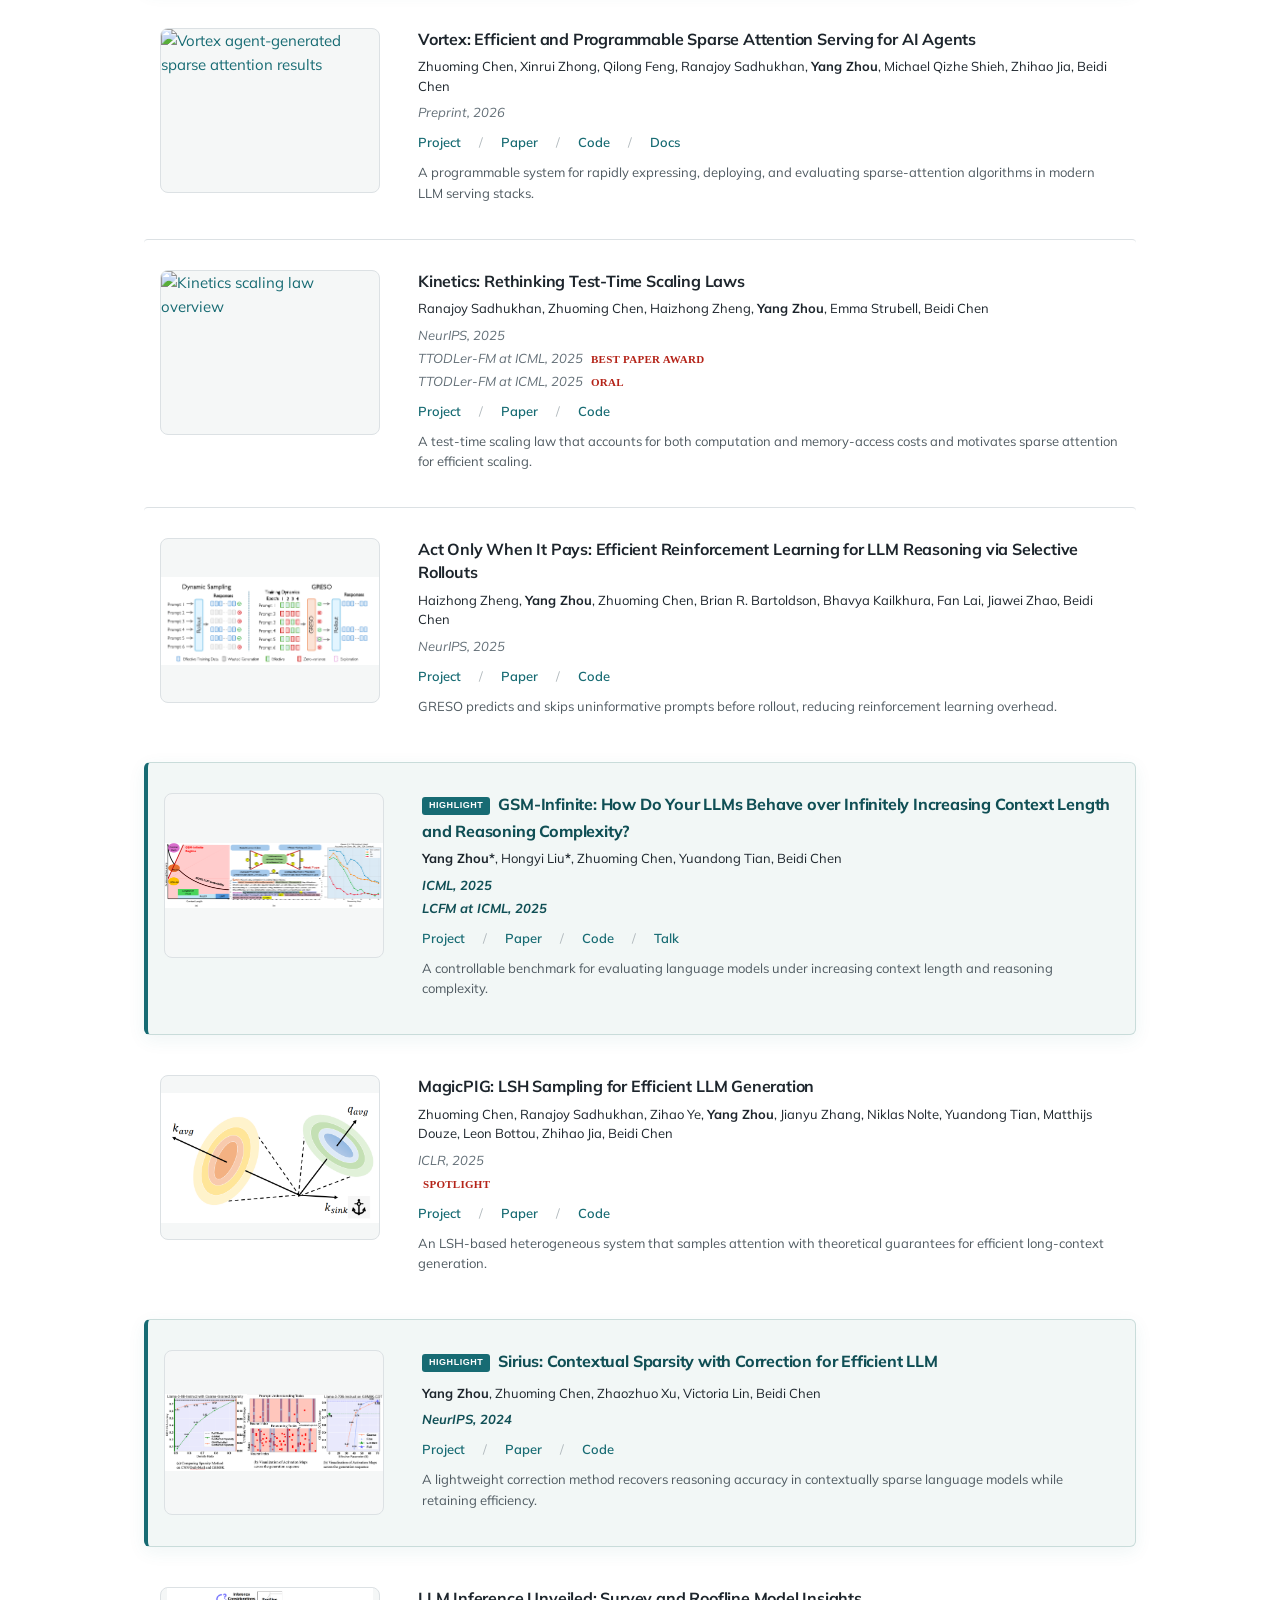
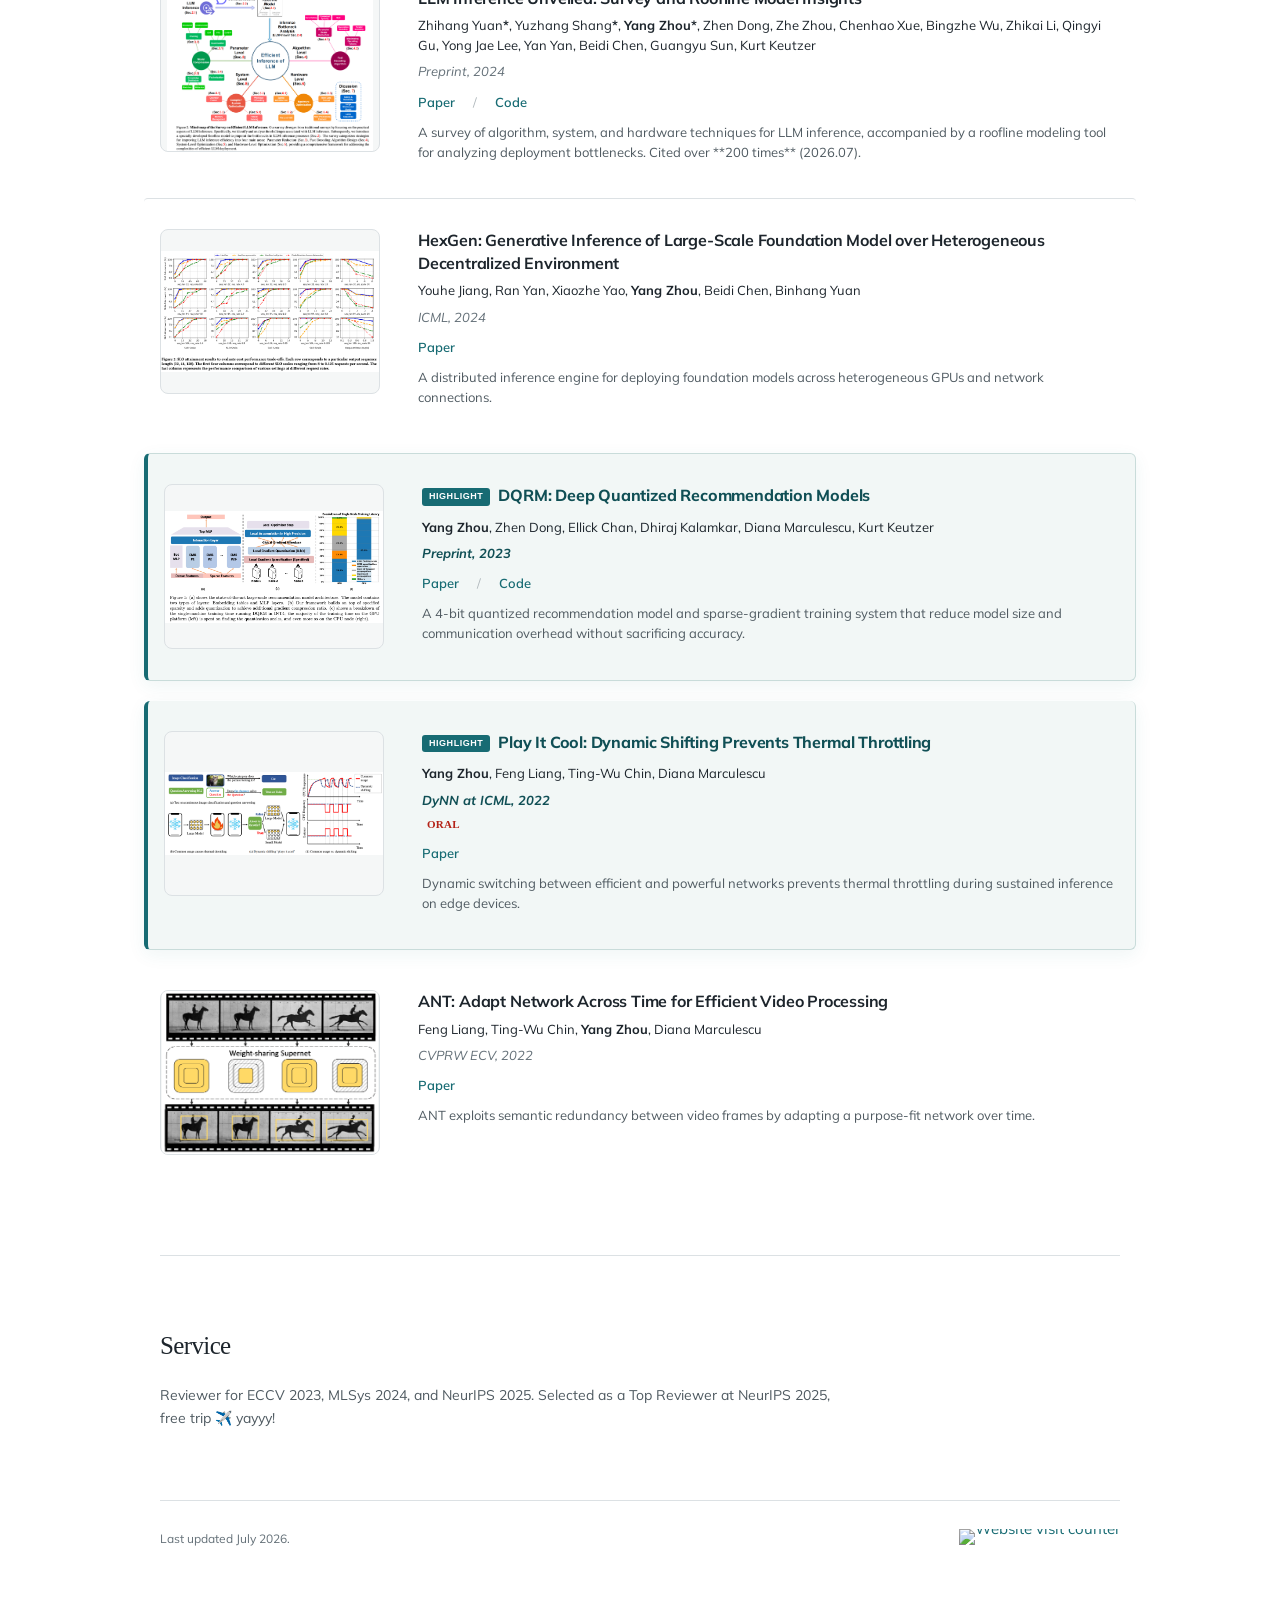
==== commit 8804a341: "Fix research section markup" ====
--- a/index.html
+++ b/index.html
@@ -100,15 +100,16 @@
             <a href="https://arxiv.org/abs/2602.06107">Jackpot</a>, <a href="https://arxiv.org/abs/2506.02177">GRESO</a>, and
             <a href="https://arxiv.org/abs/2606.08446">Sparrow</a>.</p>
           <p><span class="research-topic topic-context">Long-context Reasoning</span>
-            studies how language models behave as context length and reasoning complexity increase, with controllable evaluation across both dimensions through
-            <a href="https://arxiv.org/abs/2502.05252">GSM-Infinite</a>, <a href="https://arxiv.org/abs/2506.05333">Kinetics</a>, and <a href="https://arxiv.org/abs/2410.16179">MagicPIG</a>.</p>
+            <strong>scales up synthetic data generation</strong> to study how language models behave as context length and reasoning complexity increase, with controllable evaluation across both dimensions through
+            <a href="https://arxiv.org/abs/2502.05252">GSM-Infinite</a>, and <a href="https://arxiv.org/abs/2410.16179">MagicPIG</a>.</p>
           <p><span class="research-topic topic-inference">Efficient LLM Inference</span>
             reduces the computation and memory required for language-model inference while preserving capability, spanning contextual sparsity and system-level analysis in
             <a href="https://arxiv.org/abs/2606.06453">Vortex</a>,
             <a href="https://arxiv.org/abs/2409.03856">Sirius</a>,
             <a href="https://arxiv.org/abs/2402.16363">LLM Inference Unveiled</a>,
+            <a href="https://arxiv.org/abs/2506.05333">Kinetics</a>,
             <a href="https://arxiv.org/abs/2311.11514">HexGen</a>, and
-            <a href="https://arxiv.org/abs/2410.20046">DQRM</a></p>,
+            <a href="https://arxiv.org/abs/2410.20046">DQRM</a>.</p>
           <p>(Early in Undergraduate) <span class="research-topic topic-edge">Edge AI</span>
             studies efficient deployment and training on resource-constrained systems through
             <a href="https://arxiv.org/abs/2206.10849">Play It Cool</a>, and
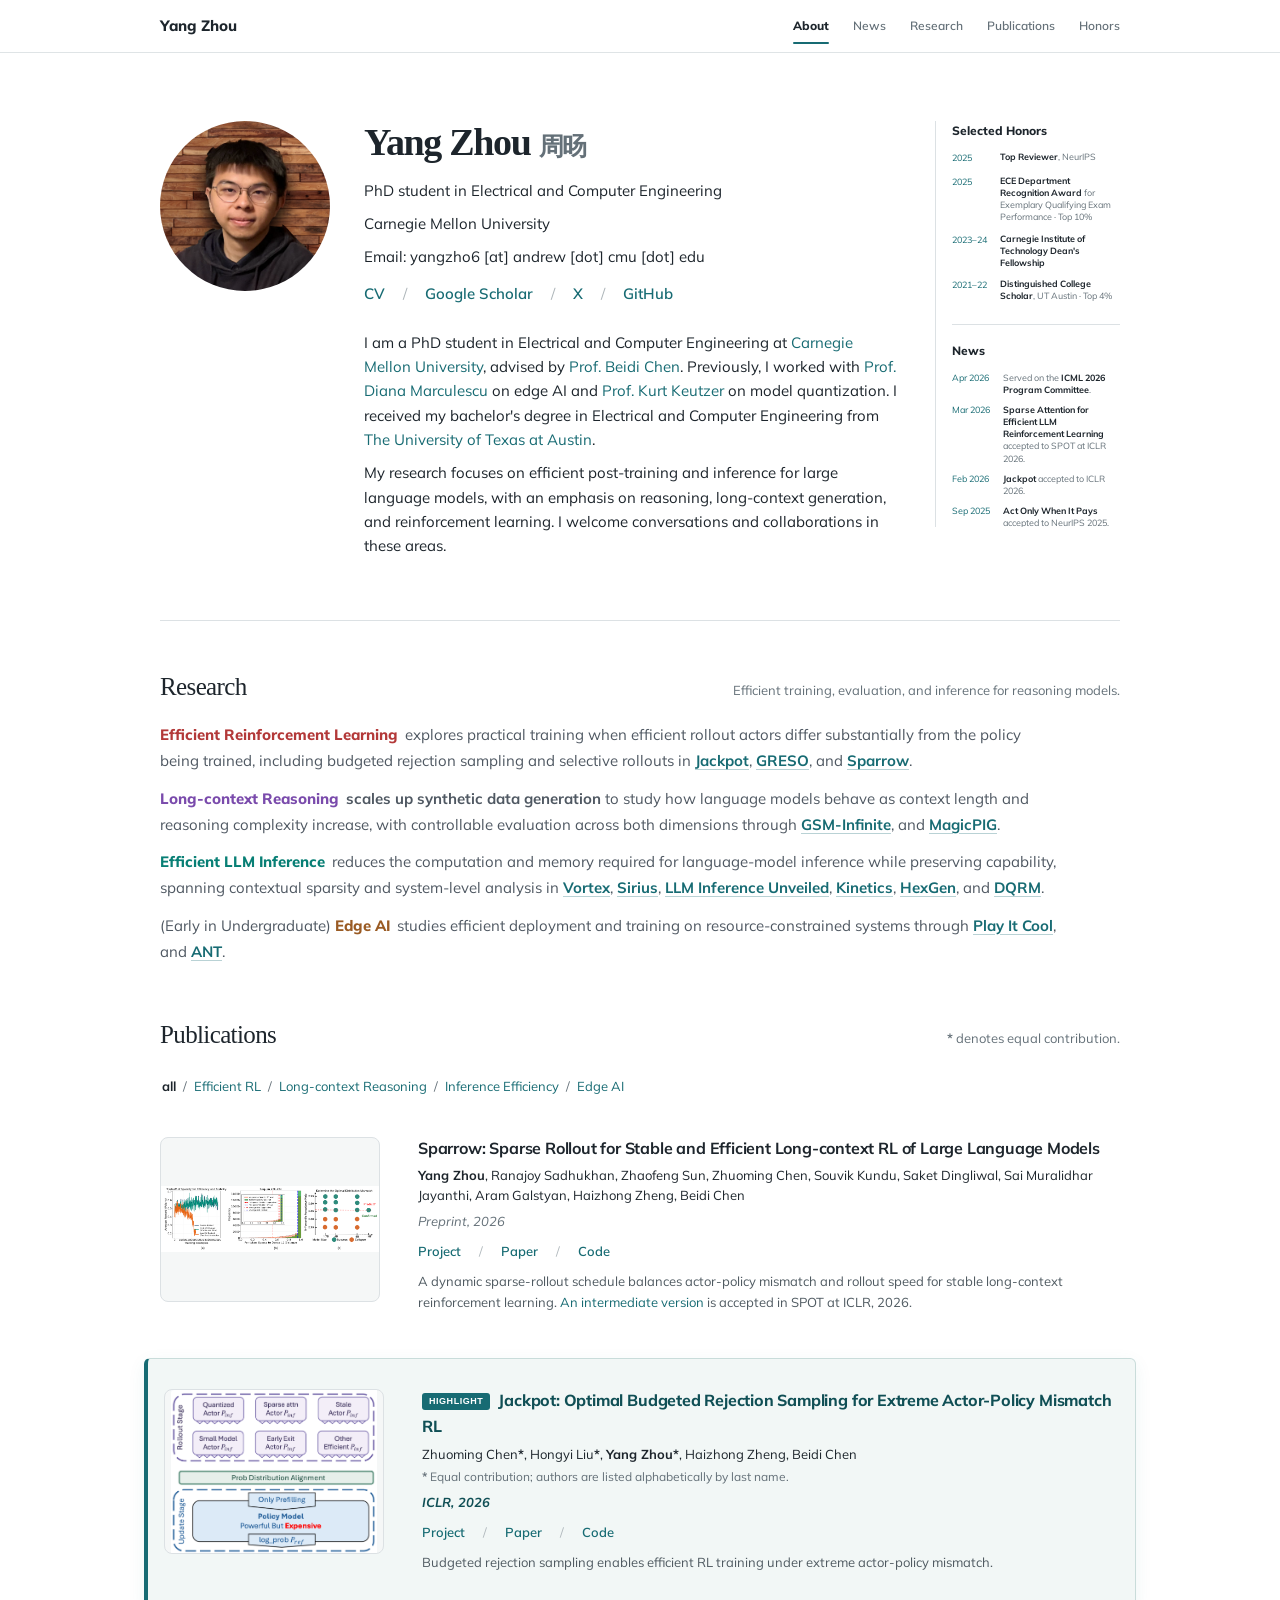
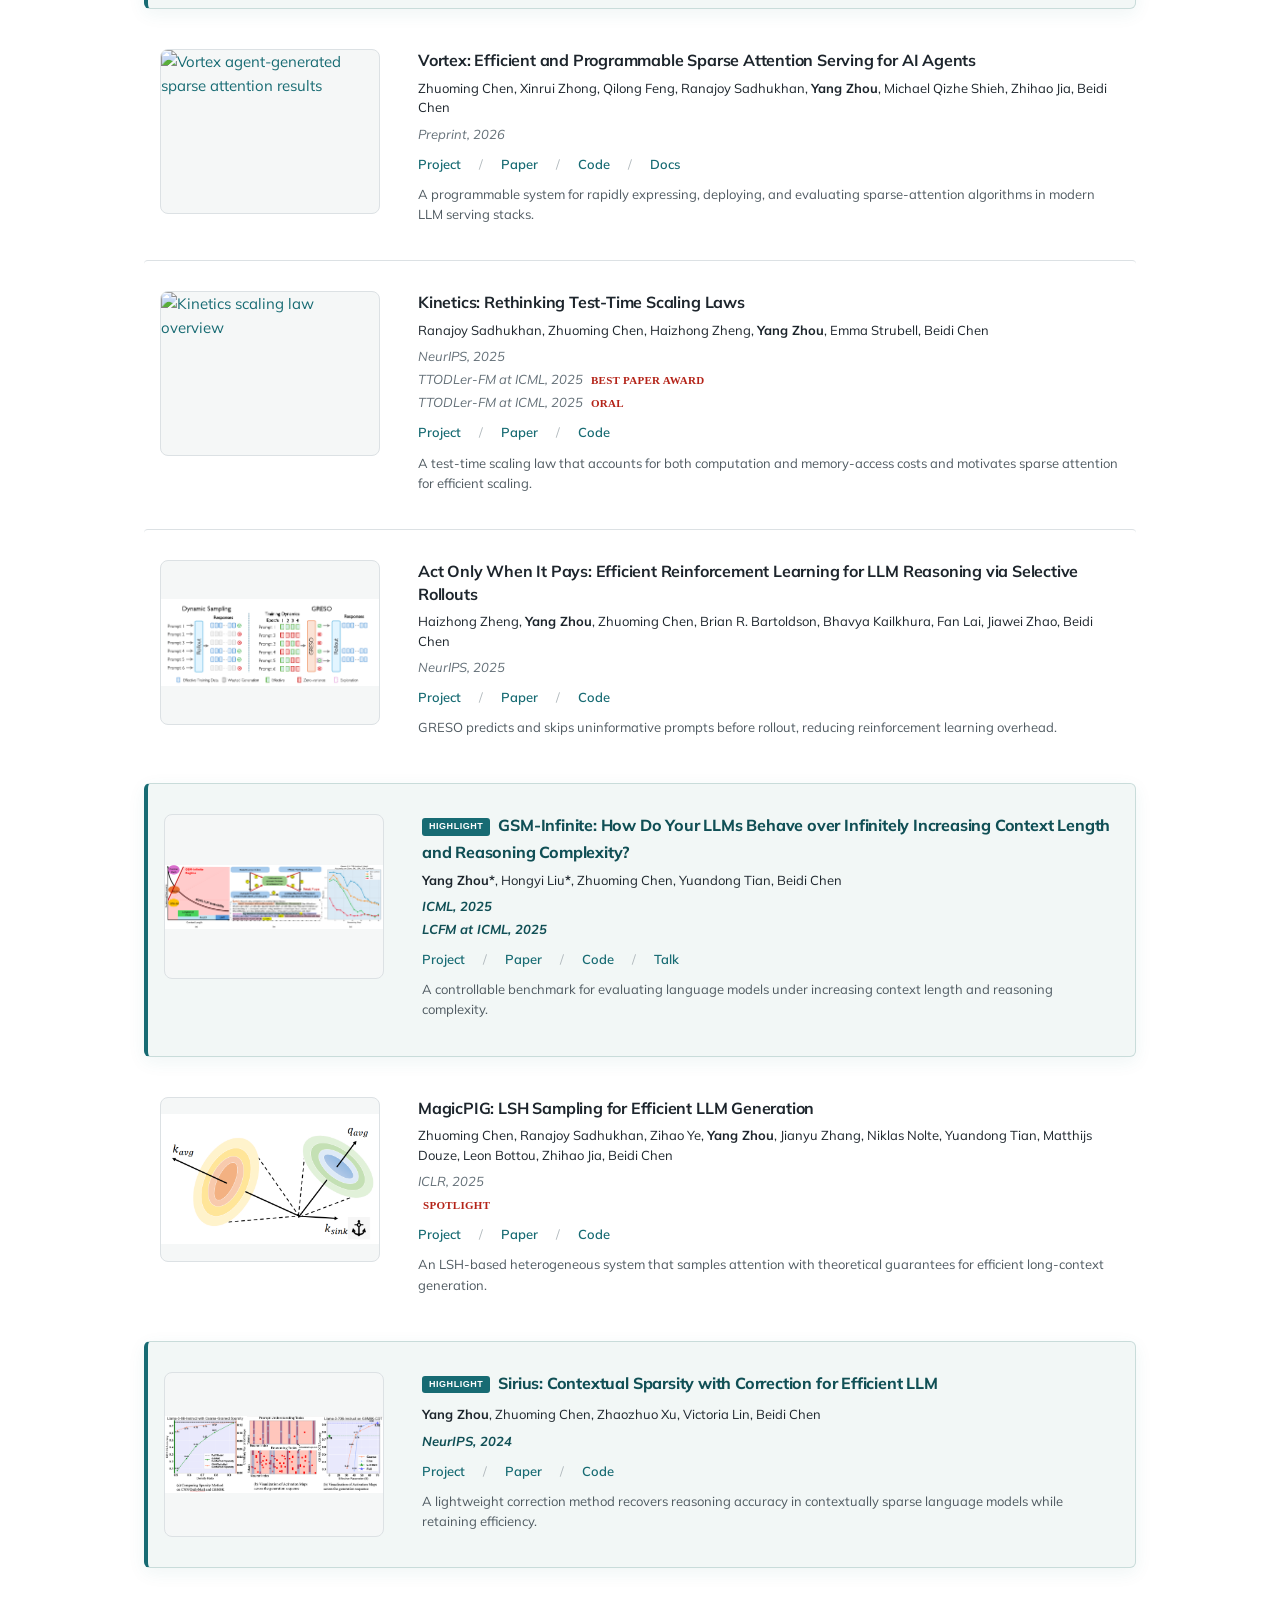
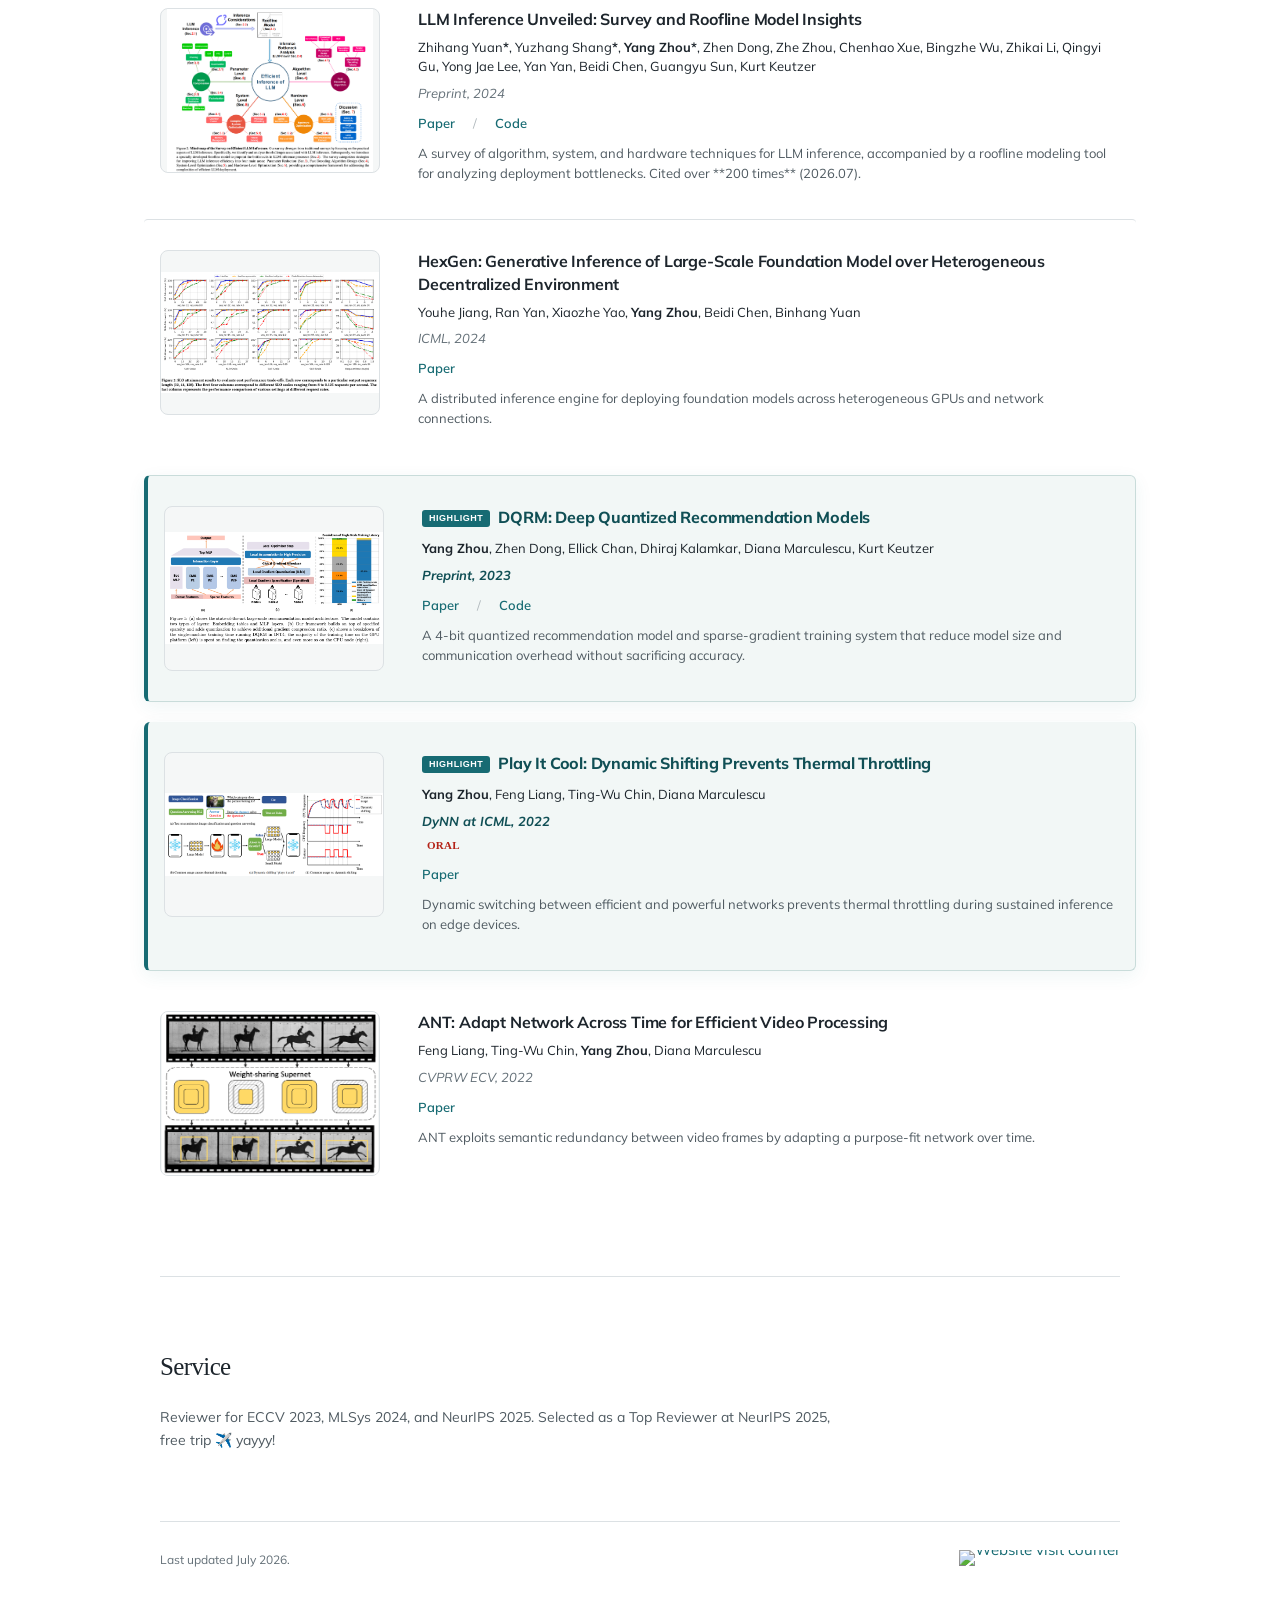
==== commit 4e9203c9: "Add Jackpot authorship note" ====
--- a/index.html
+++ b/index.html
@@ -150,6 +150,7 @@
             <div>
               <h3><a href="https://arxiv.org/abs/2602.06107">Jackpot: Optimal Budgeted Rejection Sampling for Extreme Actor-Policy Mismatch RL</a></h3>
               <p class="authors">Zhuoming Chen<strong>*</strong>, Hongyi Liu<strong>*</strong>, <strong>Yang Zhou*</strong>, Haizhong Zheng, Beidi Chen</p>
+              <p class="author-note"><strong>*</strong> Equal contribution; authors are listed alphabetically by last name.</p>
               <p class="venue">ICLR, 2026</p>
               <p class="paper-links"><a href="https://infini-ai-lab.github.io/jpt_website/">Project</a><a href="https://arxiv.org/abs/2602.06107">Paper</a><a href="https://github.com/Infini-AI-Lab/jackpot">Code</a></p>
               <p class="summary">Budgeted rejection sampling enables efficient RL training under extreme actor-policy mismatch.</p>
--- a/stylesheet.css
+++ b/stylesheet.css
@@ -248,6 +248,7 @@
 .publication h3 a:hover { color: var(--accent); }
 .authors, .venue, .summary { margin-bottom: 6px; }
 .authors { font-size: 13px; line-height: 1.5; }
+.author-note { margin: -2px 0 6px; color: var(--muted); font-size: 12px; line-height: 1.45; }
 .venue { color: var(--muted); font-size: 13px; font-style: italic; }
 .venue-stack > span { display: block; margin-bottom: 2px; }
 .accolade { display: inline-block; margin-left: 5px; color: #b42318; font-family: Georgia, "Times New Roman", serif; font-size: 11px; font-style: normal; font-weight: 700; letter-spacing: .025em; text-transform: uppercase; vertical-align: 0; }
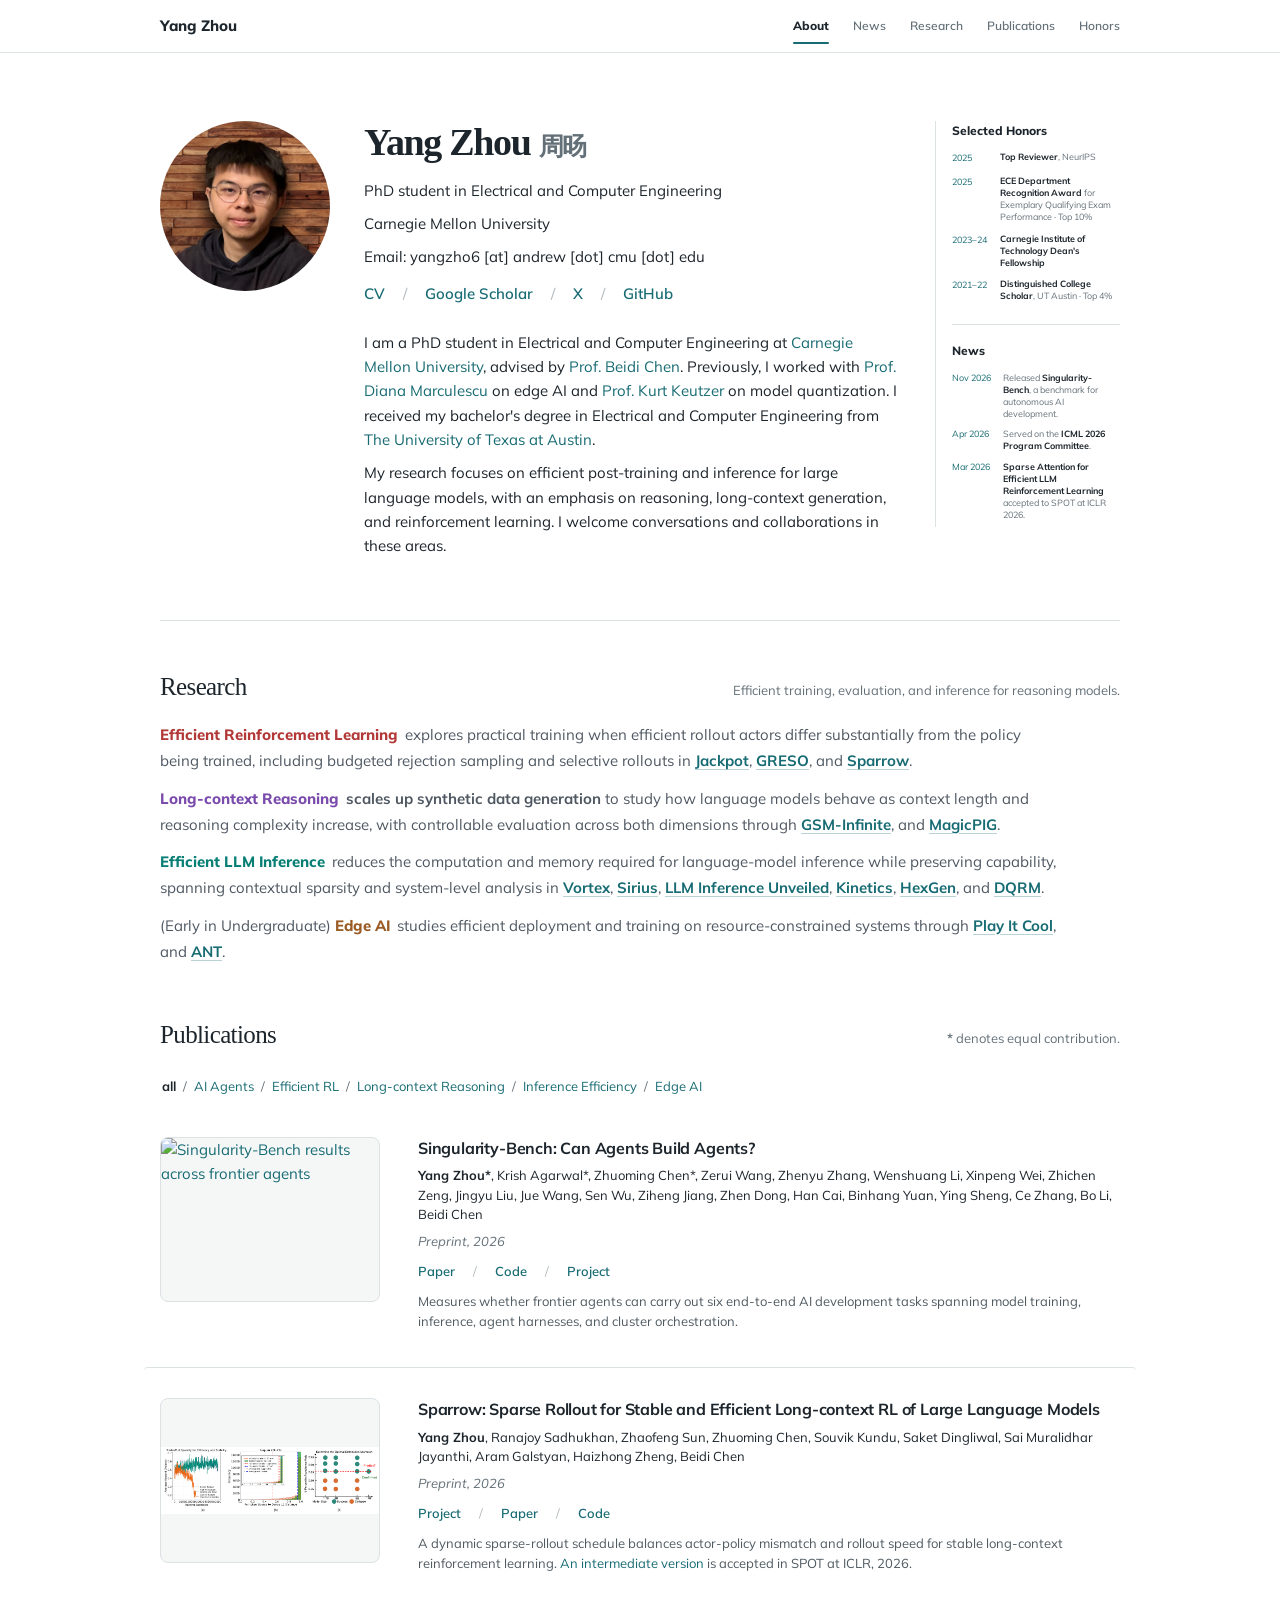
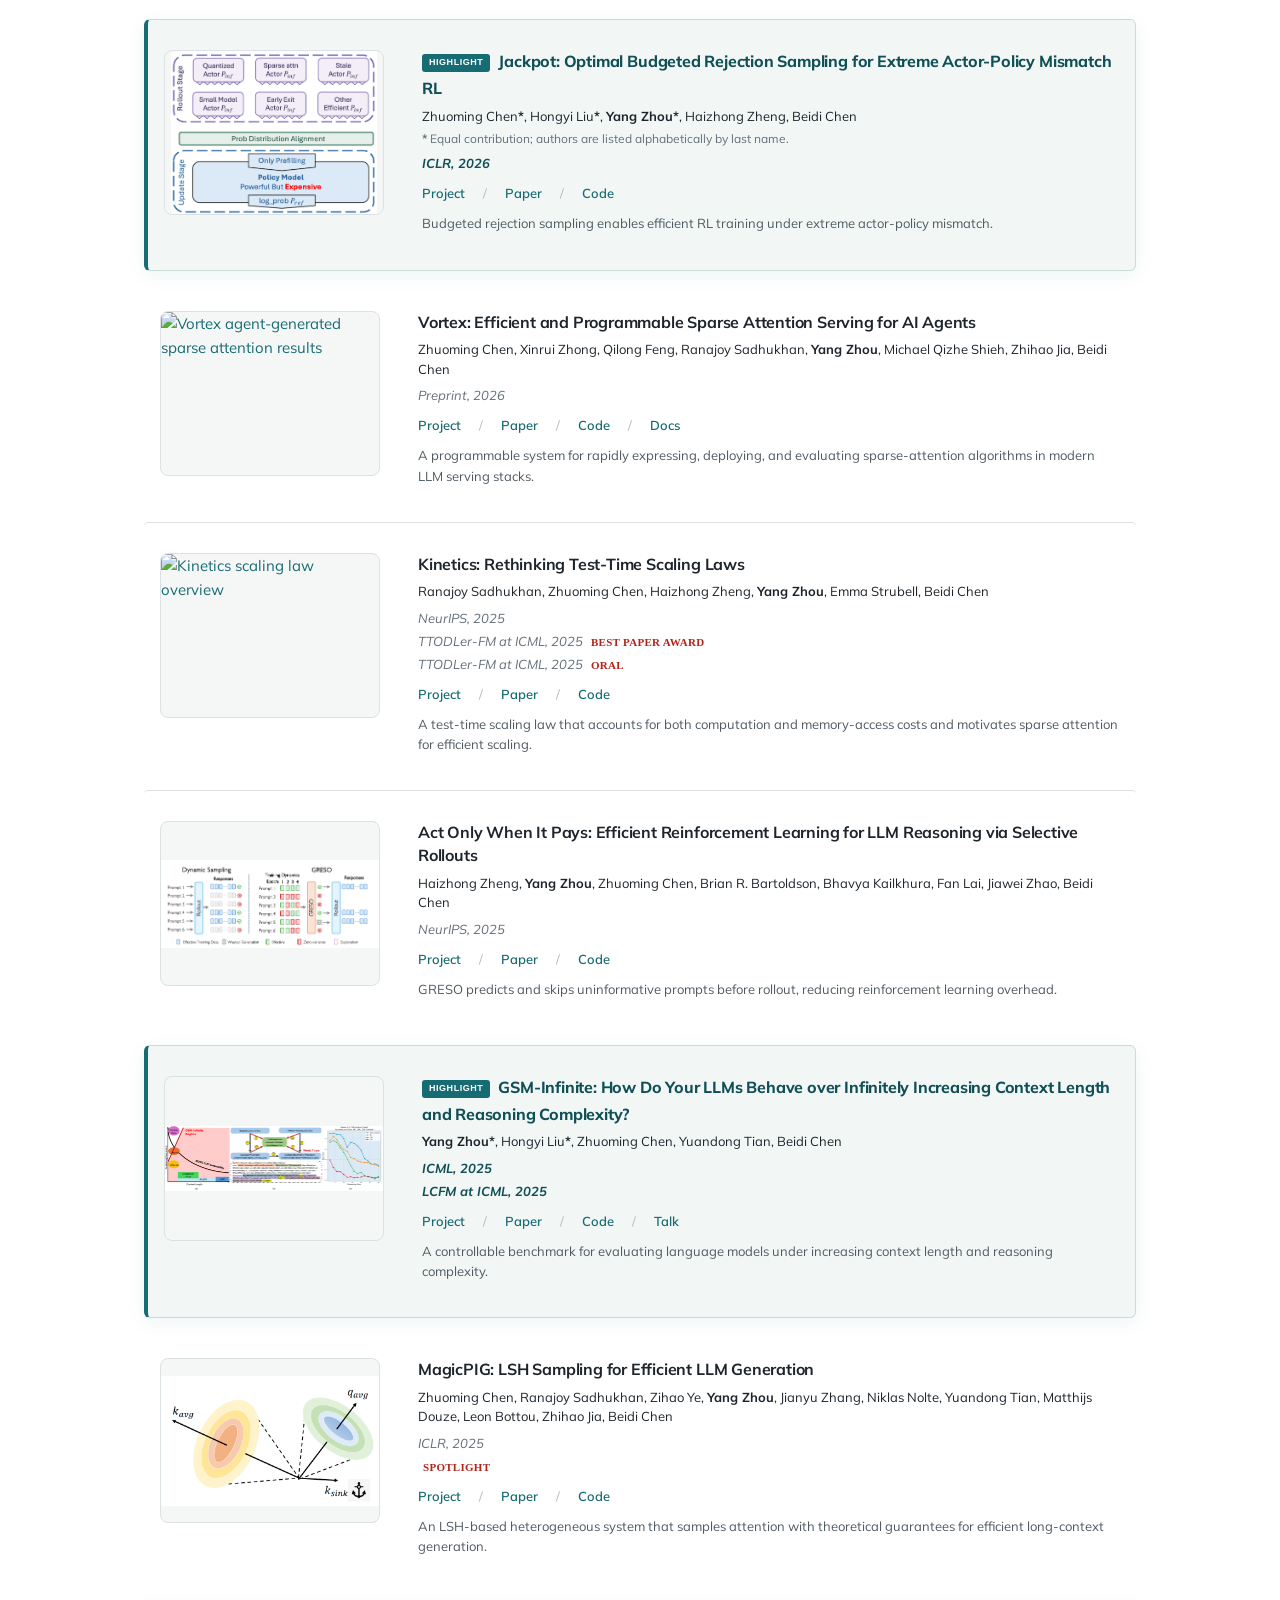
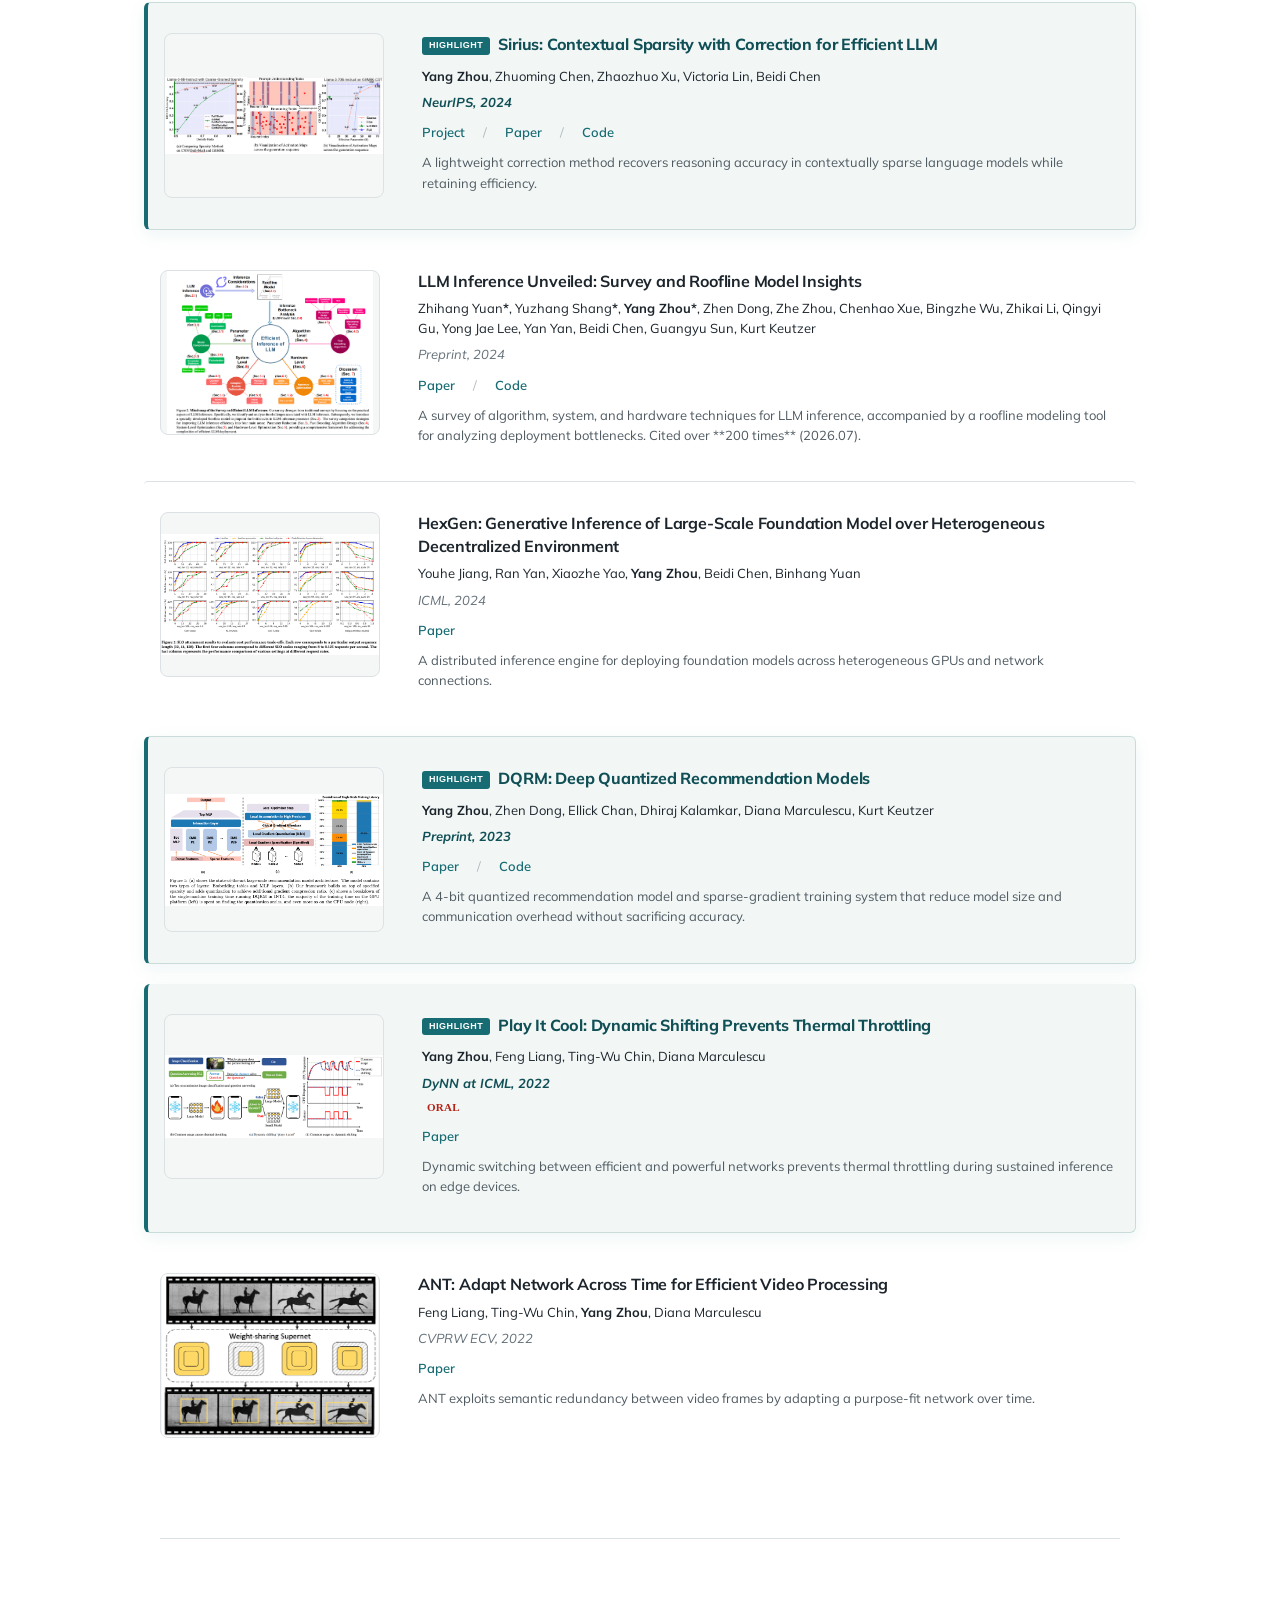
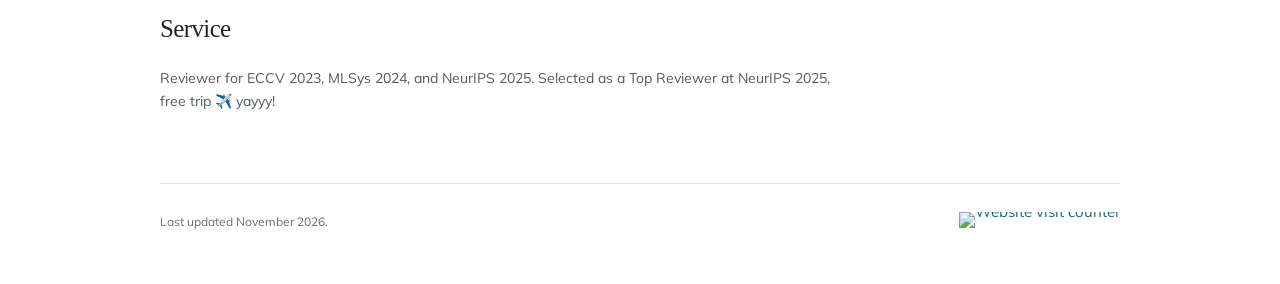
==== commit ec23f58c: "Add Singularity-Bench to publications and news" ====
--- a/index.html
+++ b/index.html
@@ -67,6 +67,7 @@
           <div class="sidebar-news" id="news">
             <h2>News</h2>
             <div class="sidebar-news-list" tabindex="0" aria-label="News archive">
+              <p><time datetime="2026-11">Nov 2026</time><span>Released <a href="https://infini-ai-lab.github.io/singularity-bench/"><strong>Singularity-Bench</strong></a>, a benchmark for autonomous AI development.</span></p>
               <p><time>Apr 2026</time><span>Served on the <strong>ICML 2026 Program Committee</strong>.</span></p>
               <p><time>Mar 2026</time><span><strong>Sparse Attention for Efficient LLM Reinforcement Learning</strong> accepted to SPOT at ICLR 2026.</span></p>
               <p><time>Feb 2026</time><span><strong>Jackpot</strong> accepted to ICLR 2026.</span></p>
@@ -125,6 +126,8 @@
         <div class="publication-tools" aria-label="Publication display options">
           <button class="is-active" type="button" data-topic-filter="all">all</button>
           <span>/</span>
+          <button type="button" data-topic-filter="AI Agents">AI Agents</button>
+          <span>/</span>
           <button type="button" data-topic-filter="Efficient RL">Efficient RL</button>
           <span>/</span>
           <button type="button" data-topic-filter="Long-context Reasoning">Long-context Reasoning</button>
@@ -134,6 +137,17 @@
           <button type="button" data-topic-filter="Edge AI">Edge AI</button>
         </div>
         <div class="publications">
+          <article class="publication" id="singularity-bench" data-topic="AI Agents">
+            <a class="paper-image" href="https://infini-ai-lab.github.io/singularity-bench/"><img src="https://arxiv.org/html/2611.16591v2/figure1.png" alt="Singularity-Bench results across frontier agents" loading="lazy"></a>
+            <div>
+              <h3><a href="https://arxiv.org/abs/2611.16591">Singularity-Bench: Can Agents Build Agents?</a></h3>
+              <p class="authors"><strong>Yang Zhou*</strong>, Krish Agarwal*, Zhuoming Chen*, Zerui Wang, Zhenyu Zhang, Wenshuang Li, Xinpeng Wei, Zhichen Zeng, Jingyu Liu, Jue Wang, Sen Wu, Ziheng Jiang, Zhen Dong, Han Cai, Binhang Yuan, Ying Sheng, Ce Zhang, Bo Li, Beidi Chen</p>
+              <p class="venue">Preprint, 2026</p>
+              <p class="paper-links"><a href="https://arxiv.org/abs/2611.16591">Paper</a><a href="https://github.com/Infini-AI-Lab/singularity-bench">Code</a><a href="https://infini-ai-lab.github.io/singularity-bench/">Project</a></p>
+              <p class="summary">Measures whether frontier agents can carry out six end-to-end AI development tasks spanning model training, inference, agent harnesses, and cluster orchestration.</p>
+            </div>
+          </article>
+
           <article class="publication" data-topic="Efficient RL">
             <a class="paper-image" href="https://infini-ai-lab.github.io/sparrow_project_release/"><img src="images/sparrow.png" alt="Sparrow sparse rollout overview" loading="lazy"></a>
             <div>
@@ -323,7 +337,7 @@
       </section>
 
       <footer>
-        <p>Last updated July 2026.</p>
+        <p>Last updated November 2026.</p>
         <a class="visit-counter" href="https://hits.sh/yangzhou08.github.io/" aria-label="View website visit statistics">
           <img src="https://hits.sh/yangzhou08.github.io.svg?style=flat-square&amp;label=visits&amp;color=176b73" alt="Website visit counter">
         </a>
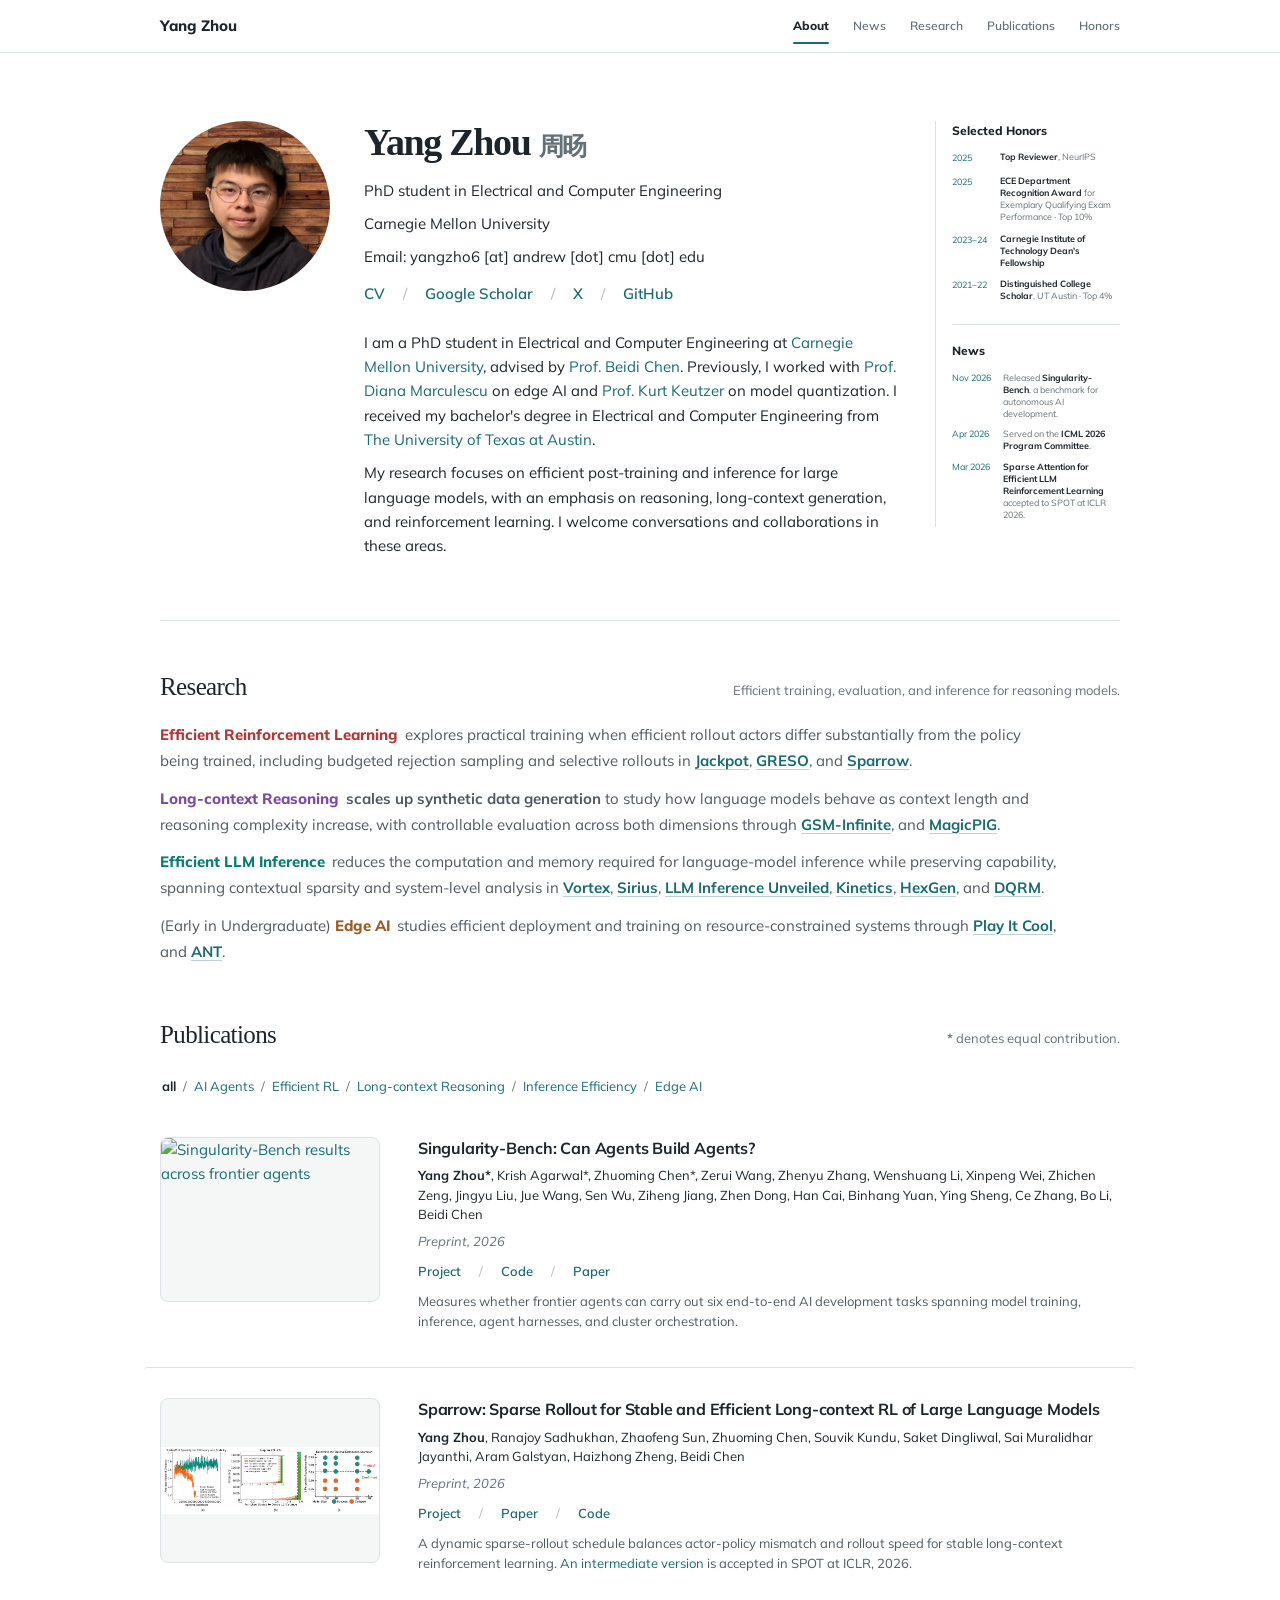
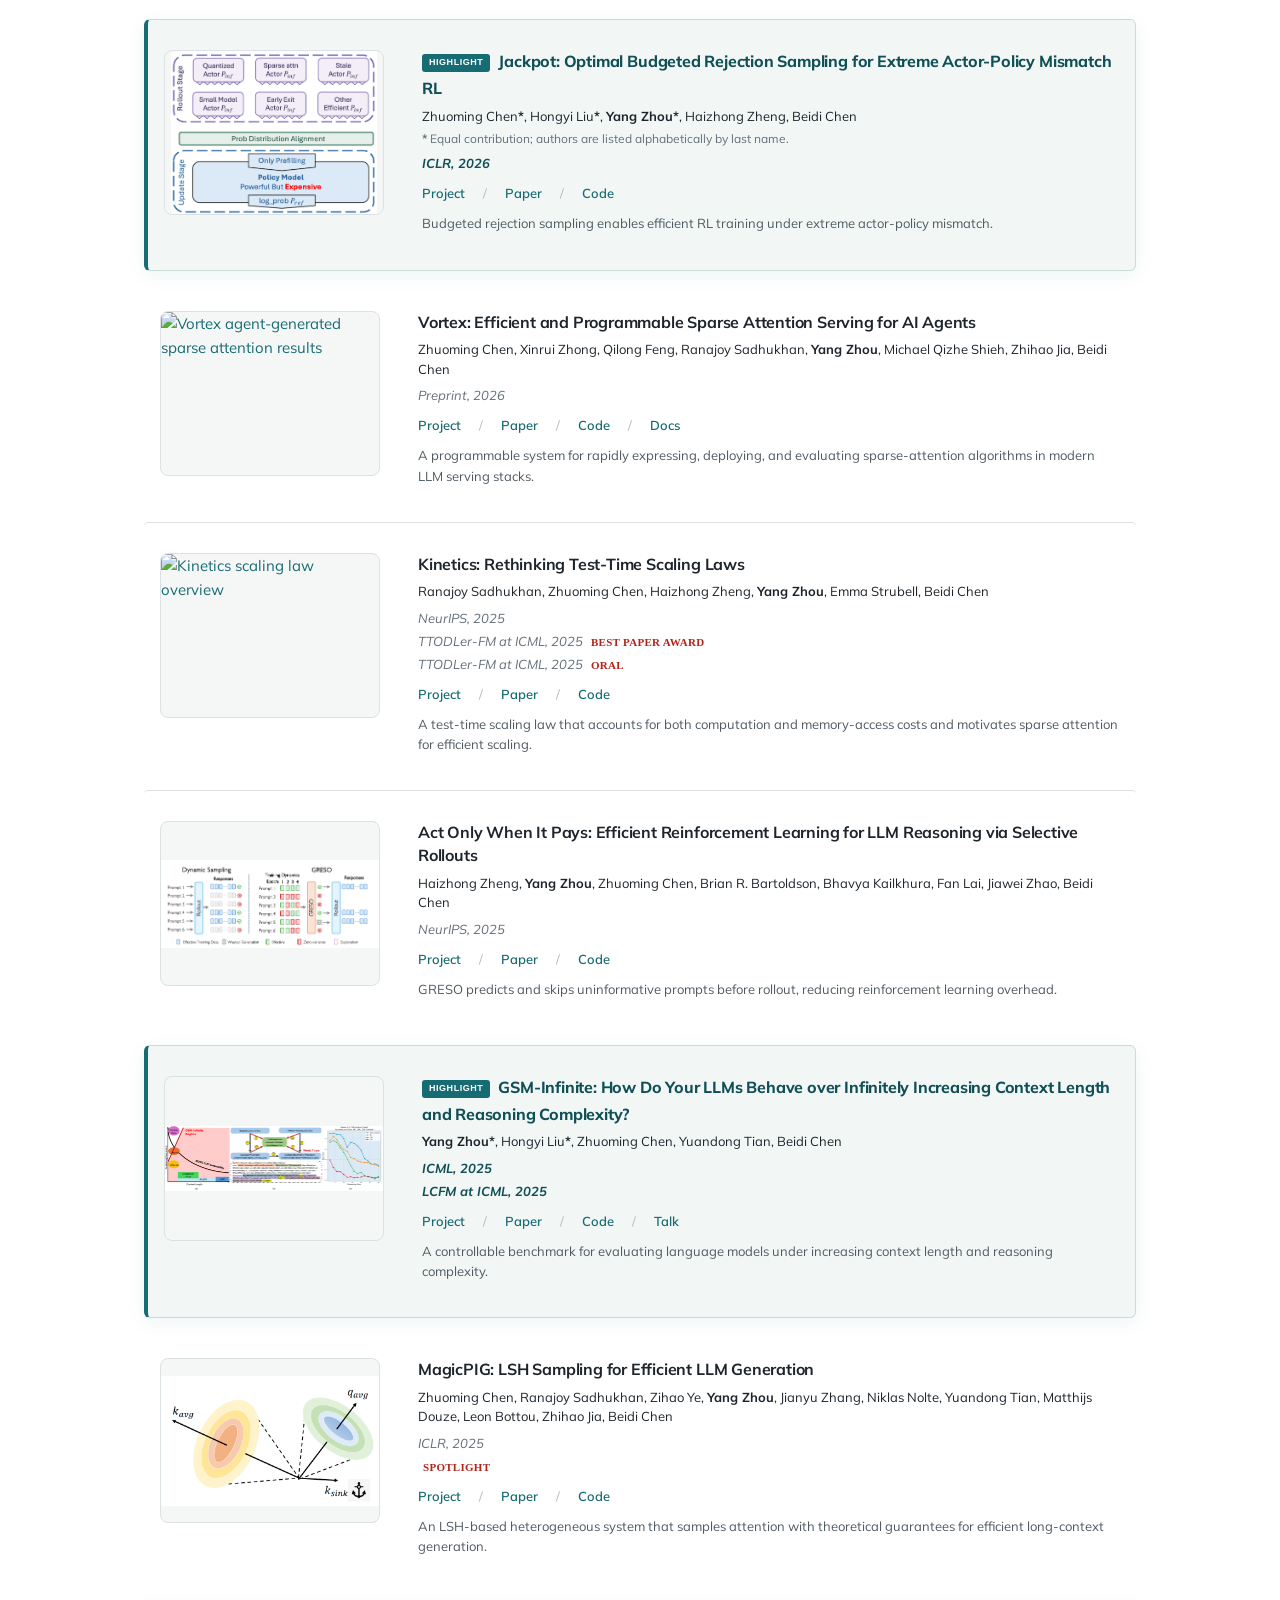
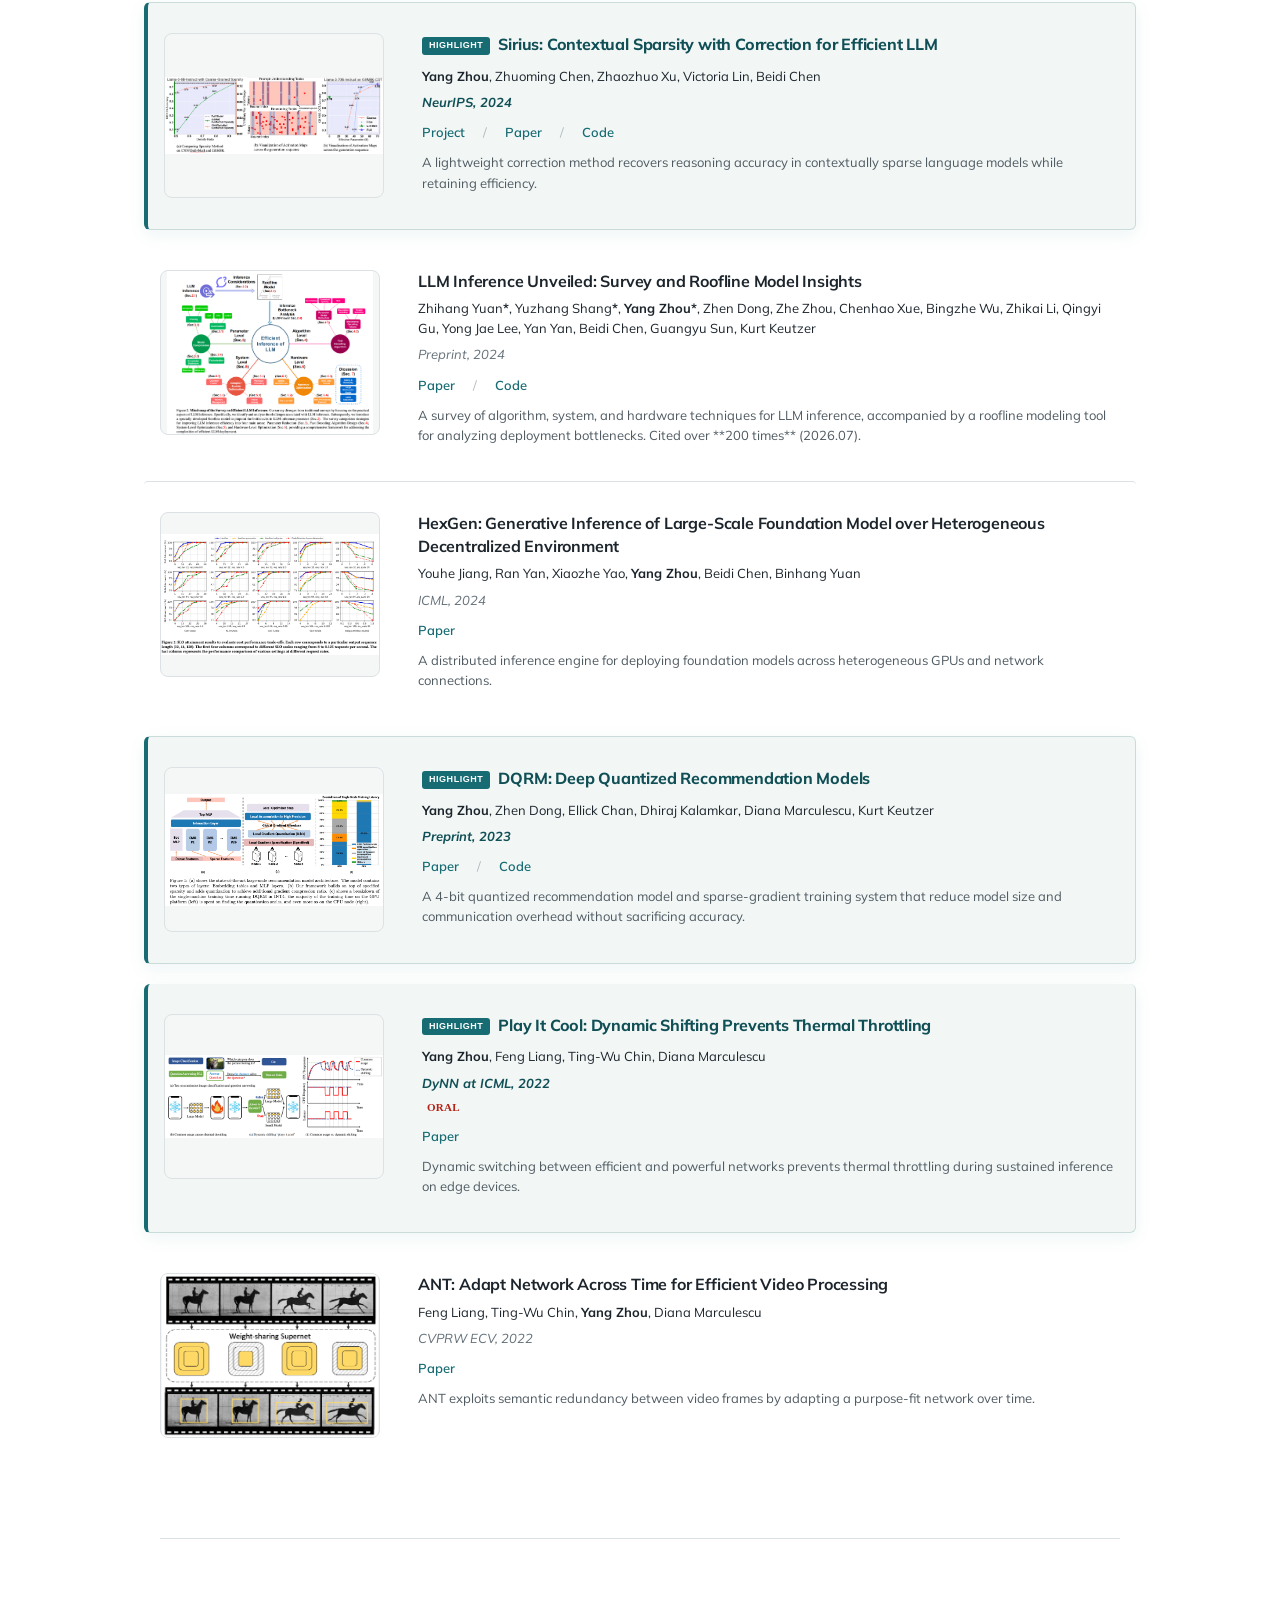
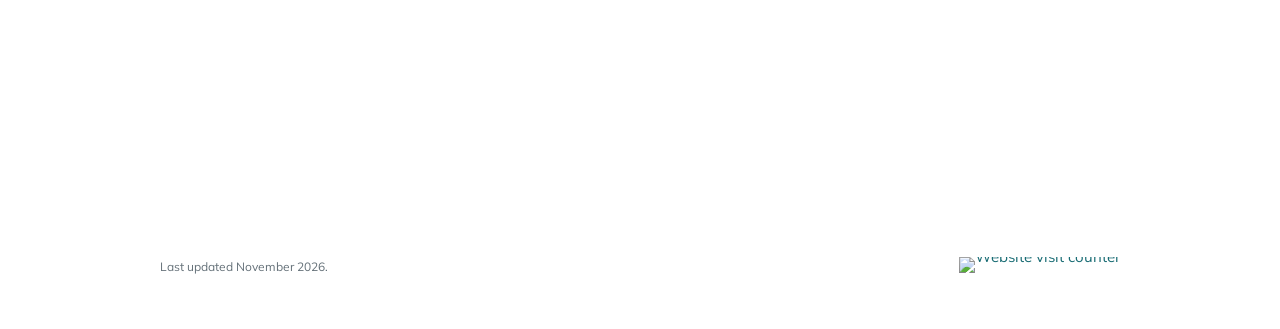
==== commit f6a52fee: "Reorder Singularity-Bench links and update NeurIPS service" ====
--- a/index.html
+++ b/index.html
@@ -143,7 +143,7 @@
               <h3><a href="https://arxiv.org/abs/2611.16591">Singularity-Bench: Can Agents Build Agents?</a></h3>
               <p class="authors"><strong>Yang Zhou*</strong>, Krish Agarwal*, Zhuoming Chen*, Zerui Wang, Zhenyu Zhang, Wenshuang Li, Xinpeng Wei, Zhichen Zeng, Jingyu Liu, Jue Wang, Sen Wu, Ziheng Jiang, Zhen Dong, Han Cai, Binhang Yuan, Ying Sheng, Ce Zhang, Bo Li, Beidi Chen</p>
               <p class="venue">Preprint, 2026</p>
-              <p class="paper-links"><a href="https://arxiv.org/abs/2611.16591">Paper</a><a href="https://github.com/Infini-AI-Lab/singularity-bench">Code</a><a href="https://infini-ai-lab.github.io/singularity-bench/">Project</a></p>
+              <p class="paper-links"><a href="https://infini-ai-lab.github.io/singularity-bench/">Project</a><a href="https://github.com/Infini-AI-Lab/singularity-bench">Code</a><a href="https://arxiv.org/abs/2611.16591">Paper</a></p>
               <p class="summary">Measures whether frontier agents can carry out six end-to-end AI development tasks spanning model training, inference, agent harnesses, and cluster orchestration.</p>
             </div>
           </article>
@@ -333,6 +333,7 @@
         <div>
           <h2>Service</h2>
           <p>Reviewer for ECCV 2023, MLSys 2024, and NeurIPS 2025. Selected as a Top Reviewer at NeurIPS 2025, free trip ✈️ yayyy!</p>
+          <p>I also received complimentary registration as a Top Reviewer at NeurIPS 2026. Turns out my favorite optimization is still a 100% discount!</p>
         </div>
       </section>
 
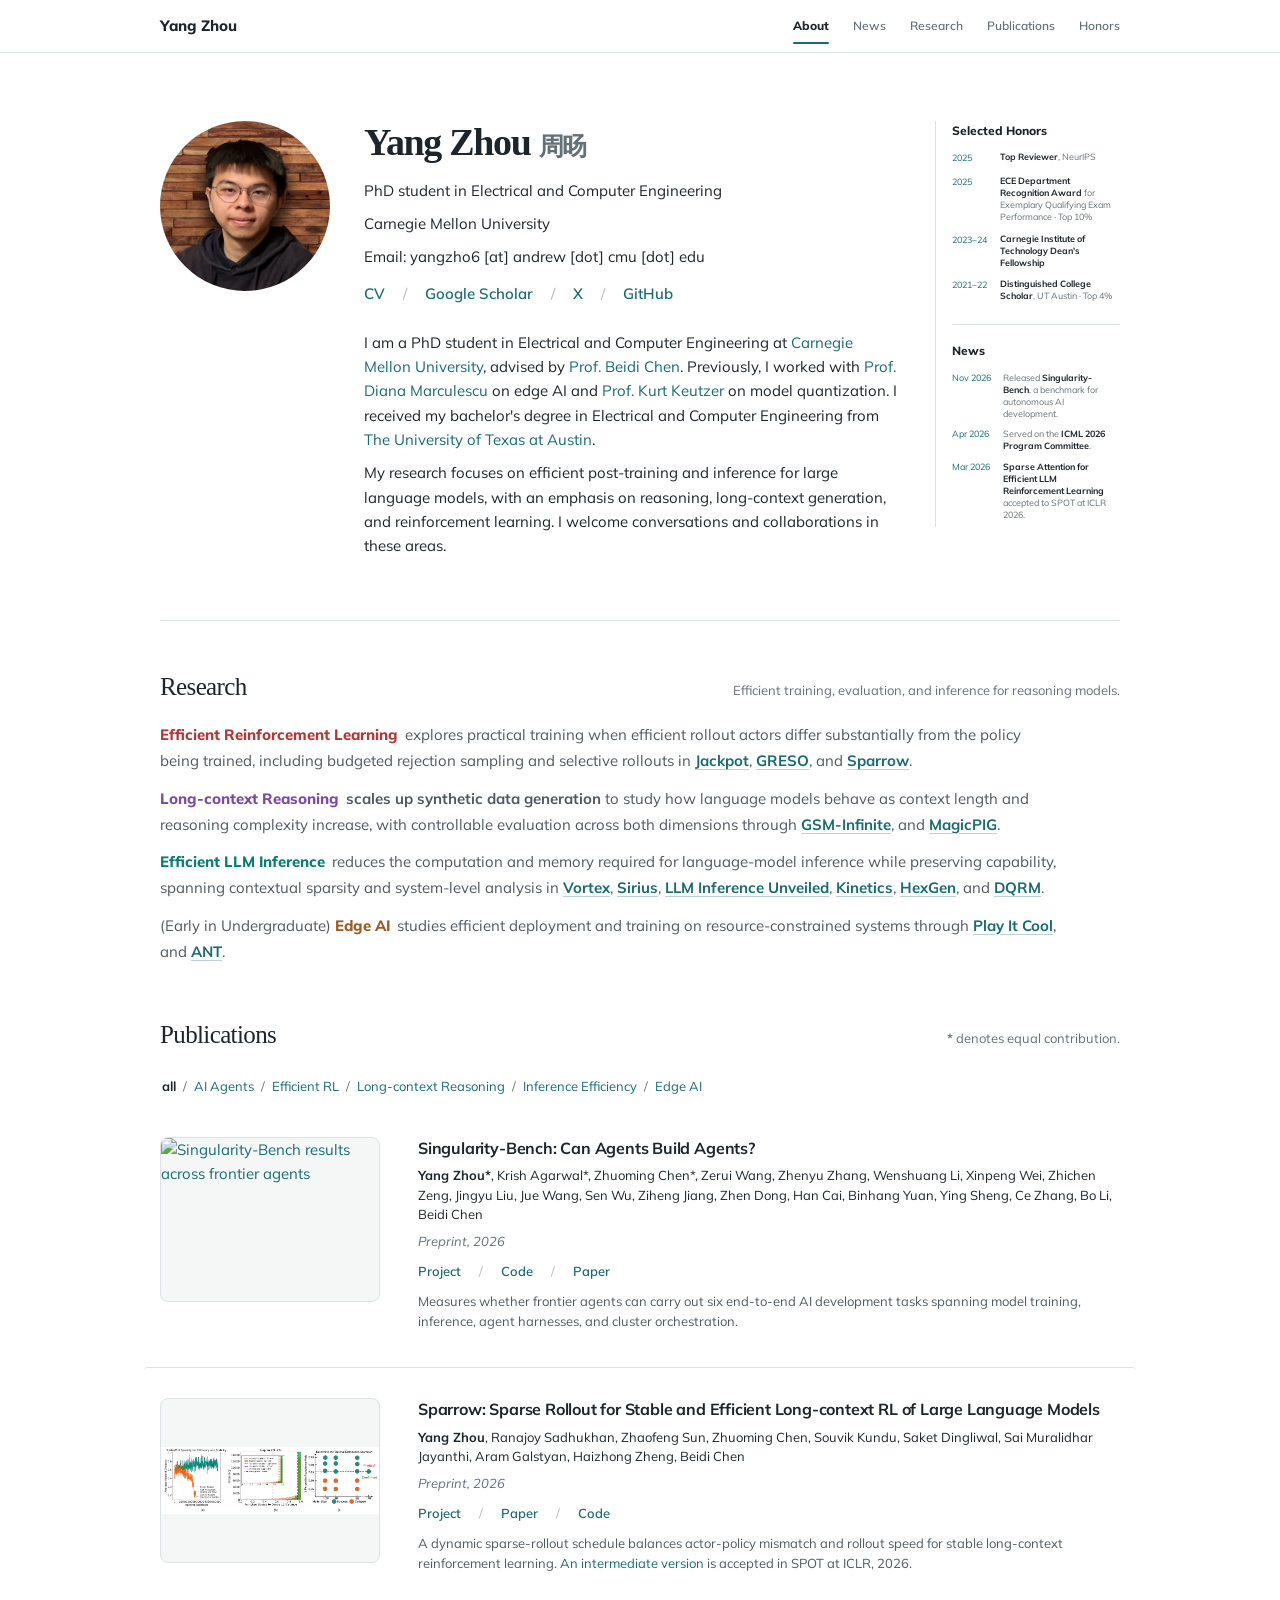
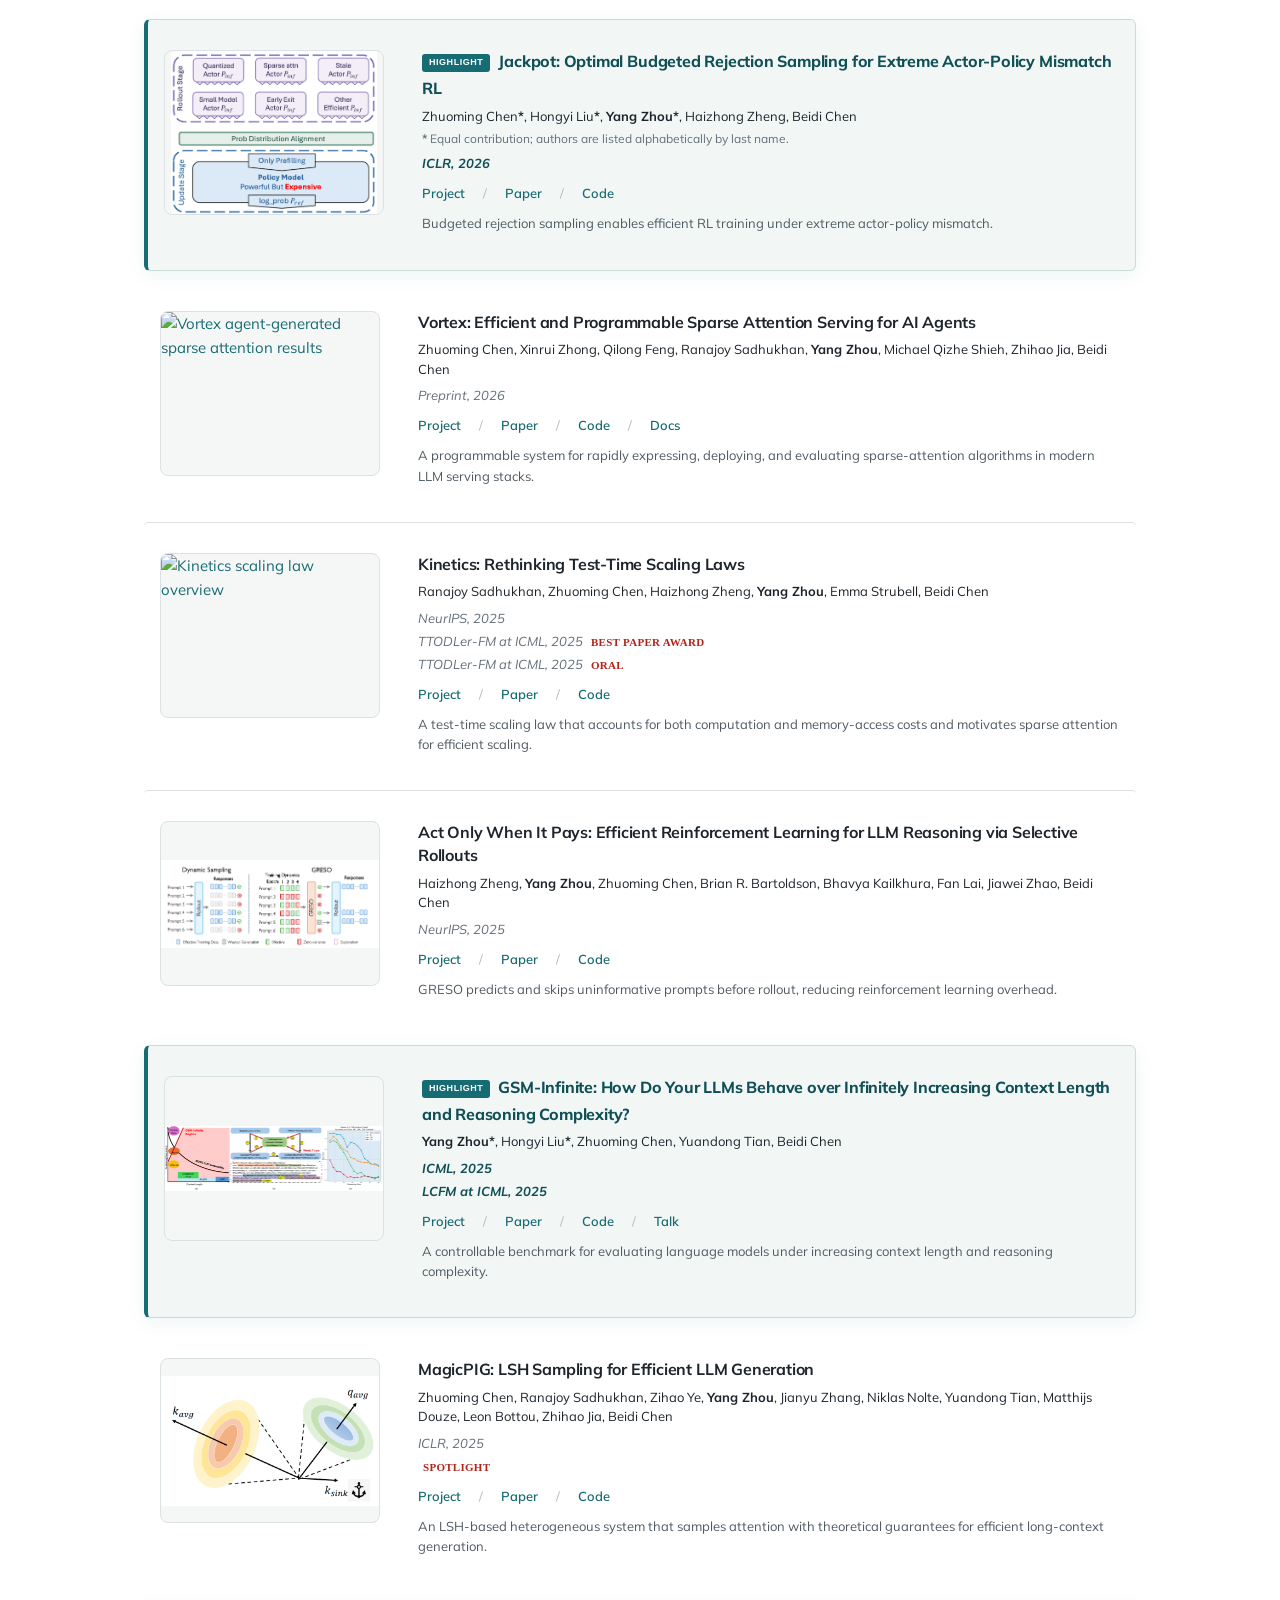
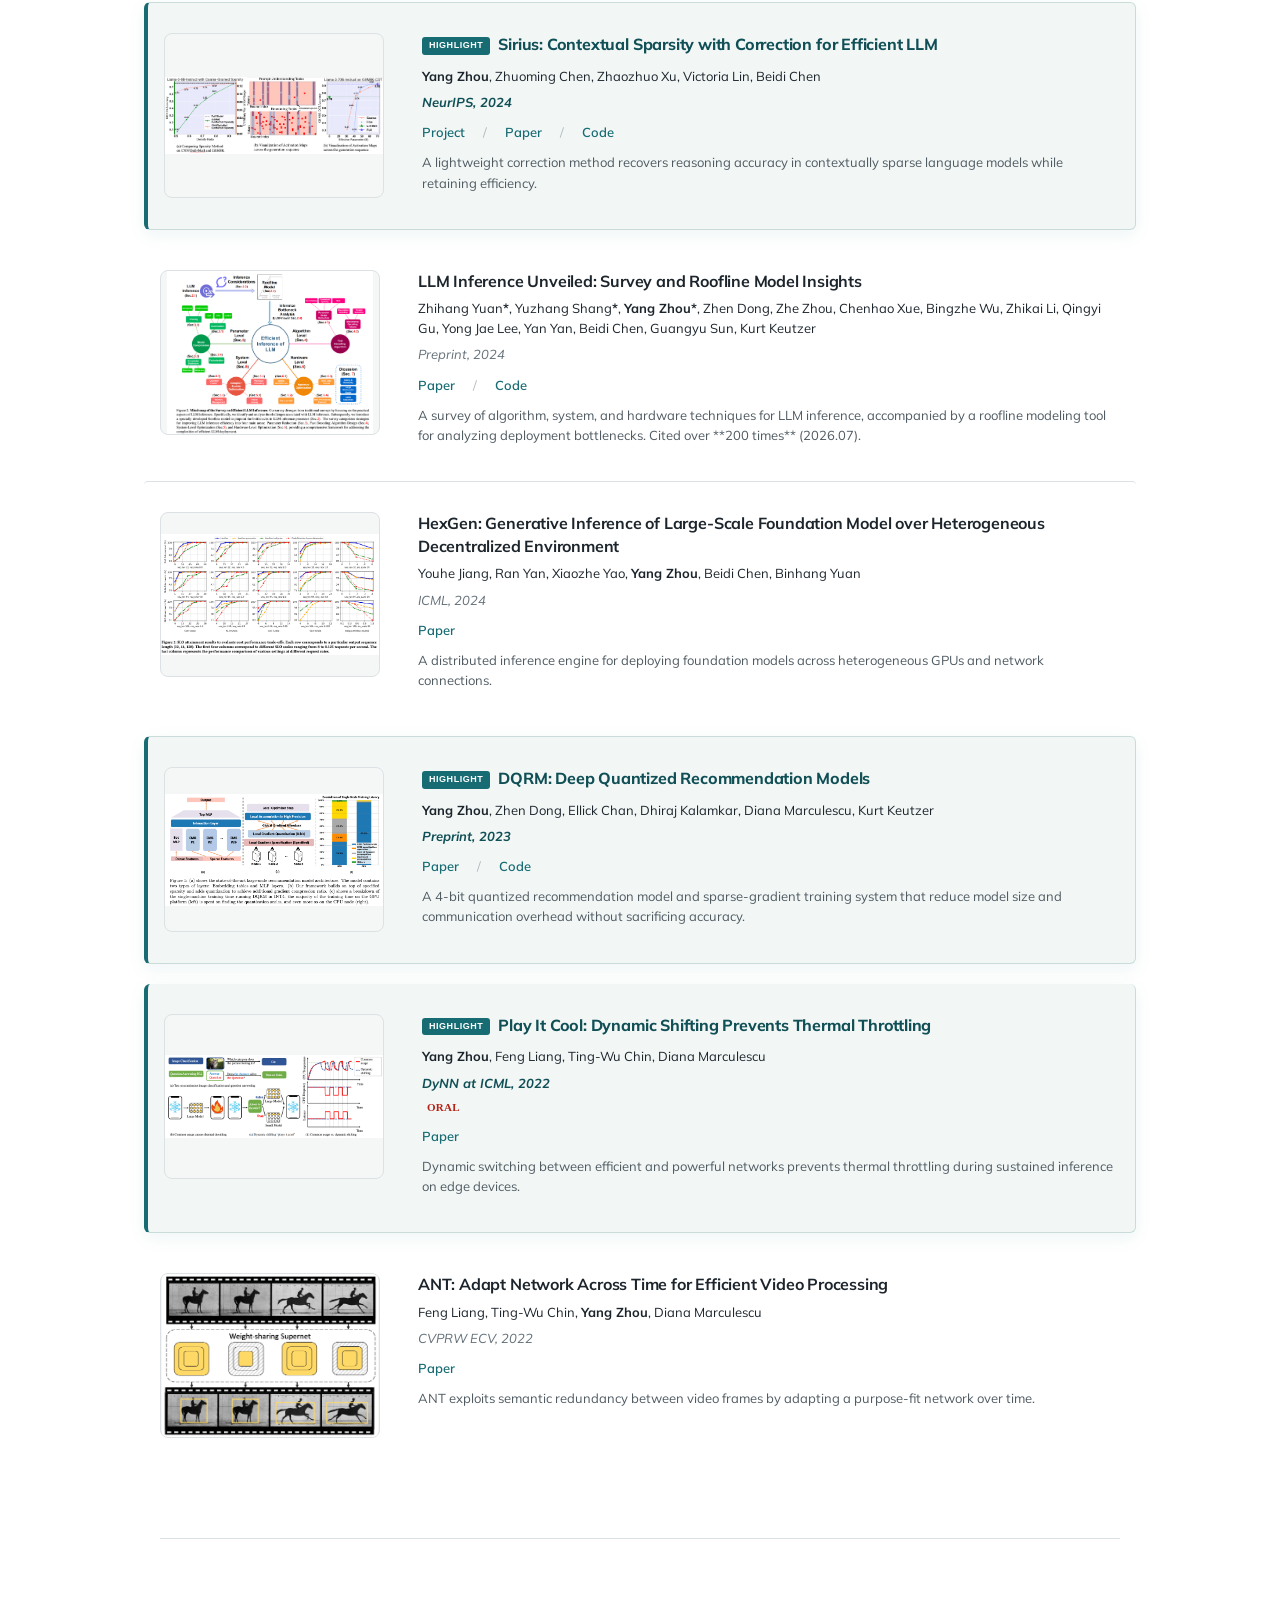
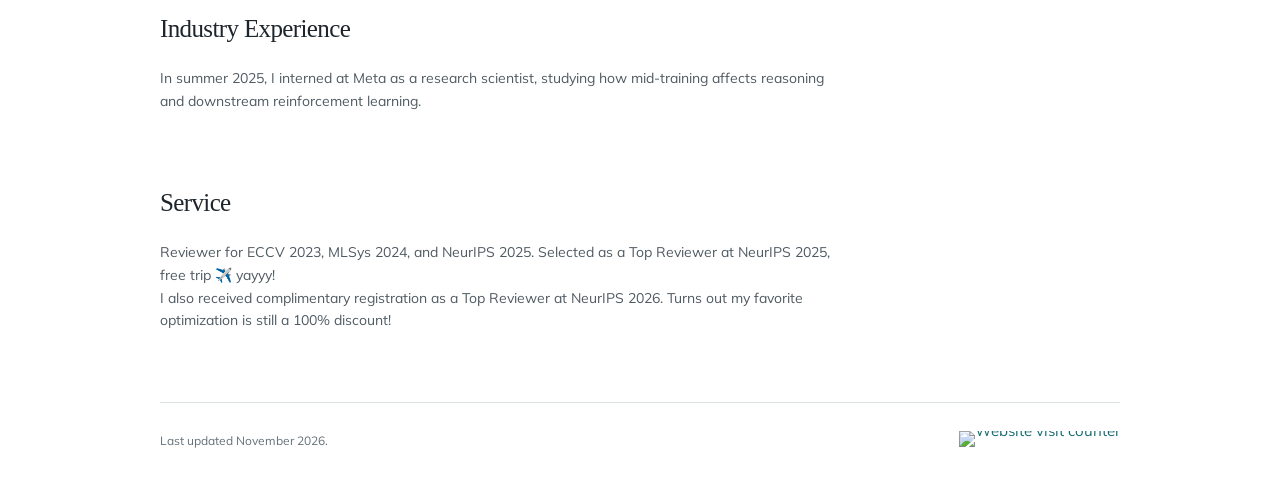
==== commit b405bb14: "Add Meta mid-training internship to personal site" ====
--- a/index.html
+++ b/index.html
@@ -331,6 +331,10 @@
 
       <section class="two-column reveal" id="more" aria-label="Additional information">
         <div>
+          <h2>Industry Experience</h2>
+          <p>In summer 2025, I interned at Meta as a research scientist, studying how mid-training affects reasoning and downstream reinforcement learning.</p>
+        </div>
+        <div>
           <h2>Service</h2>
           <p>Reviewer for ECCV 2023, MLSys 2024, and NeurIPS 2025. Selected as a Top Reviewer at NeurIPS 2025, free trip ✈️ yayyy!</p>
           <p>I also received complimentary registration as a Top Reviewer at NeurIPS 2026. Turns out my favorite optimization is still a 100% discount!</p>
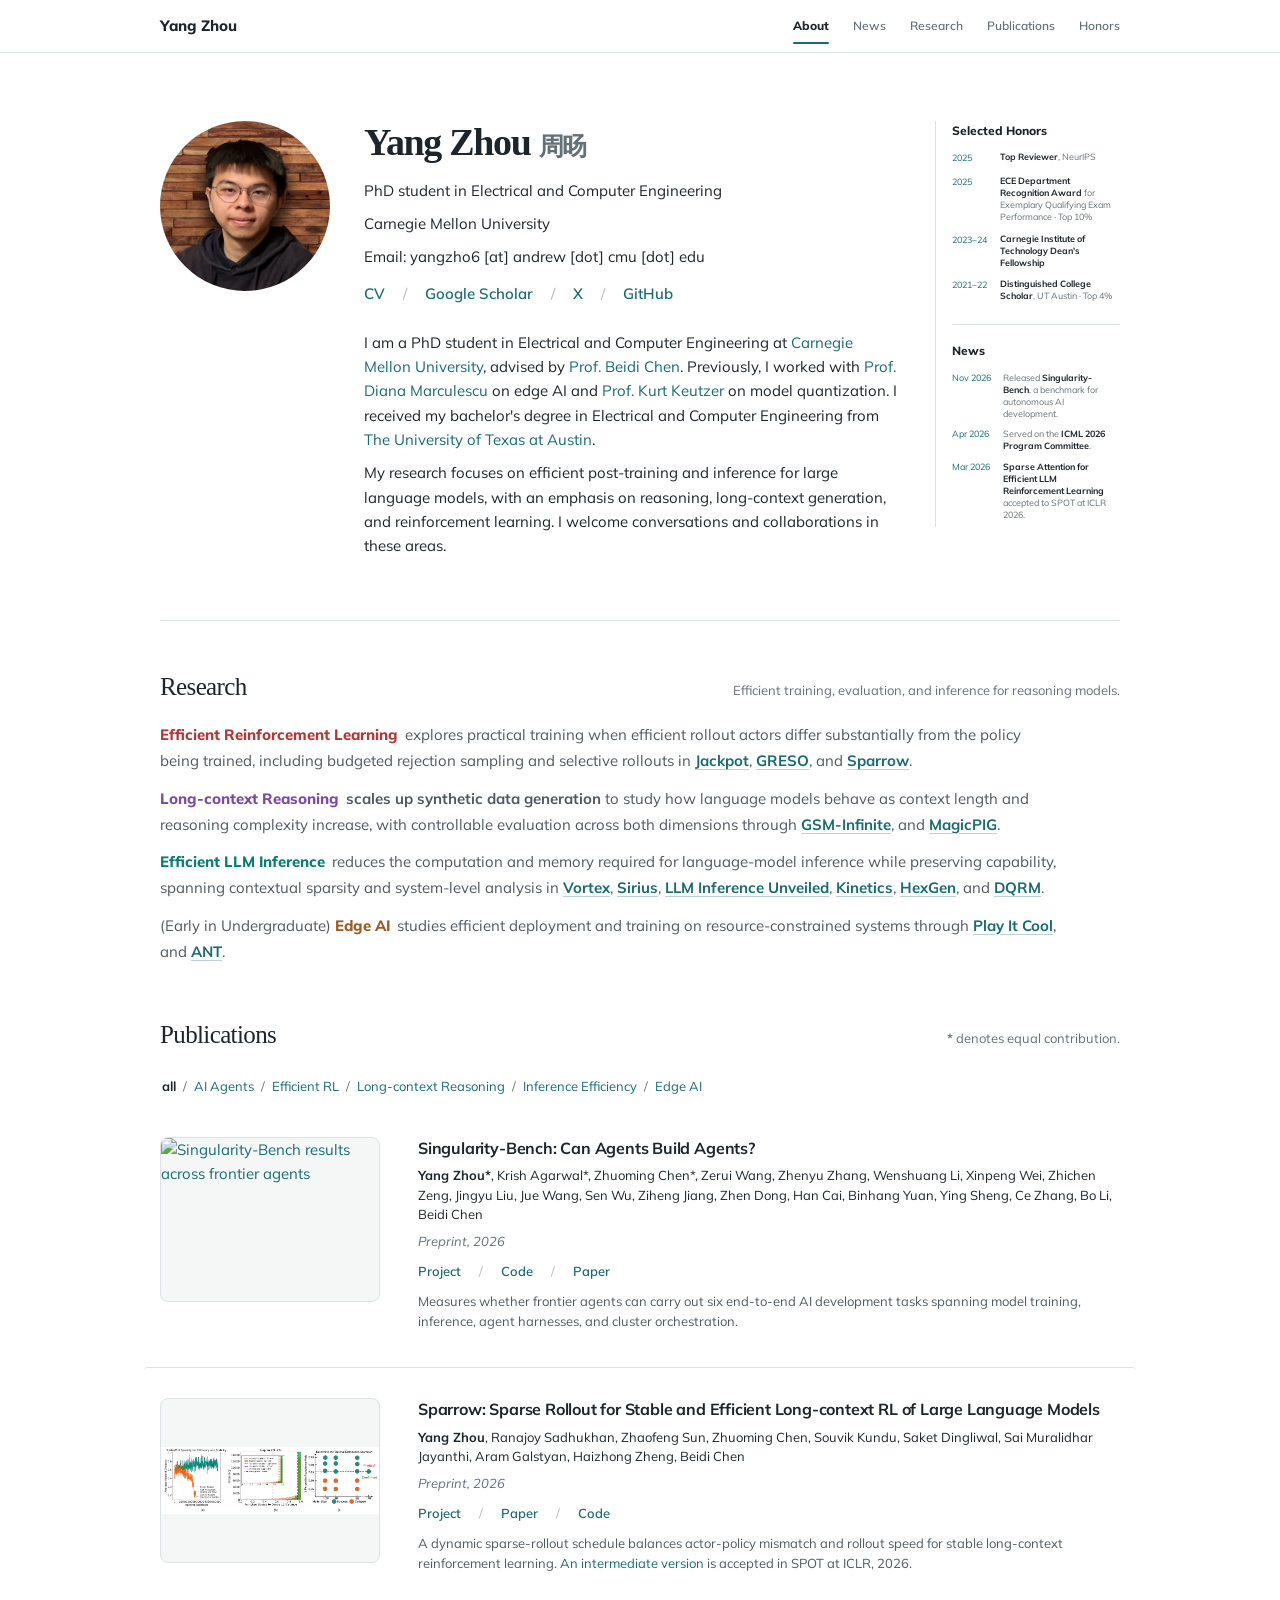
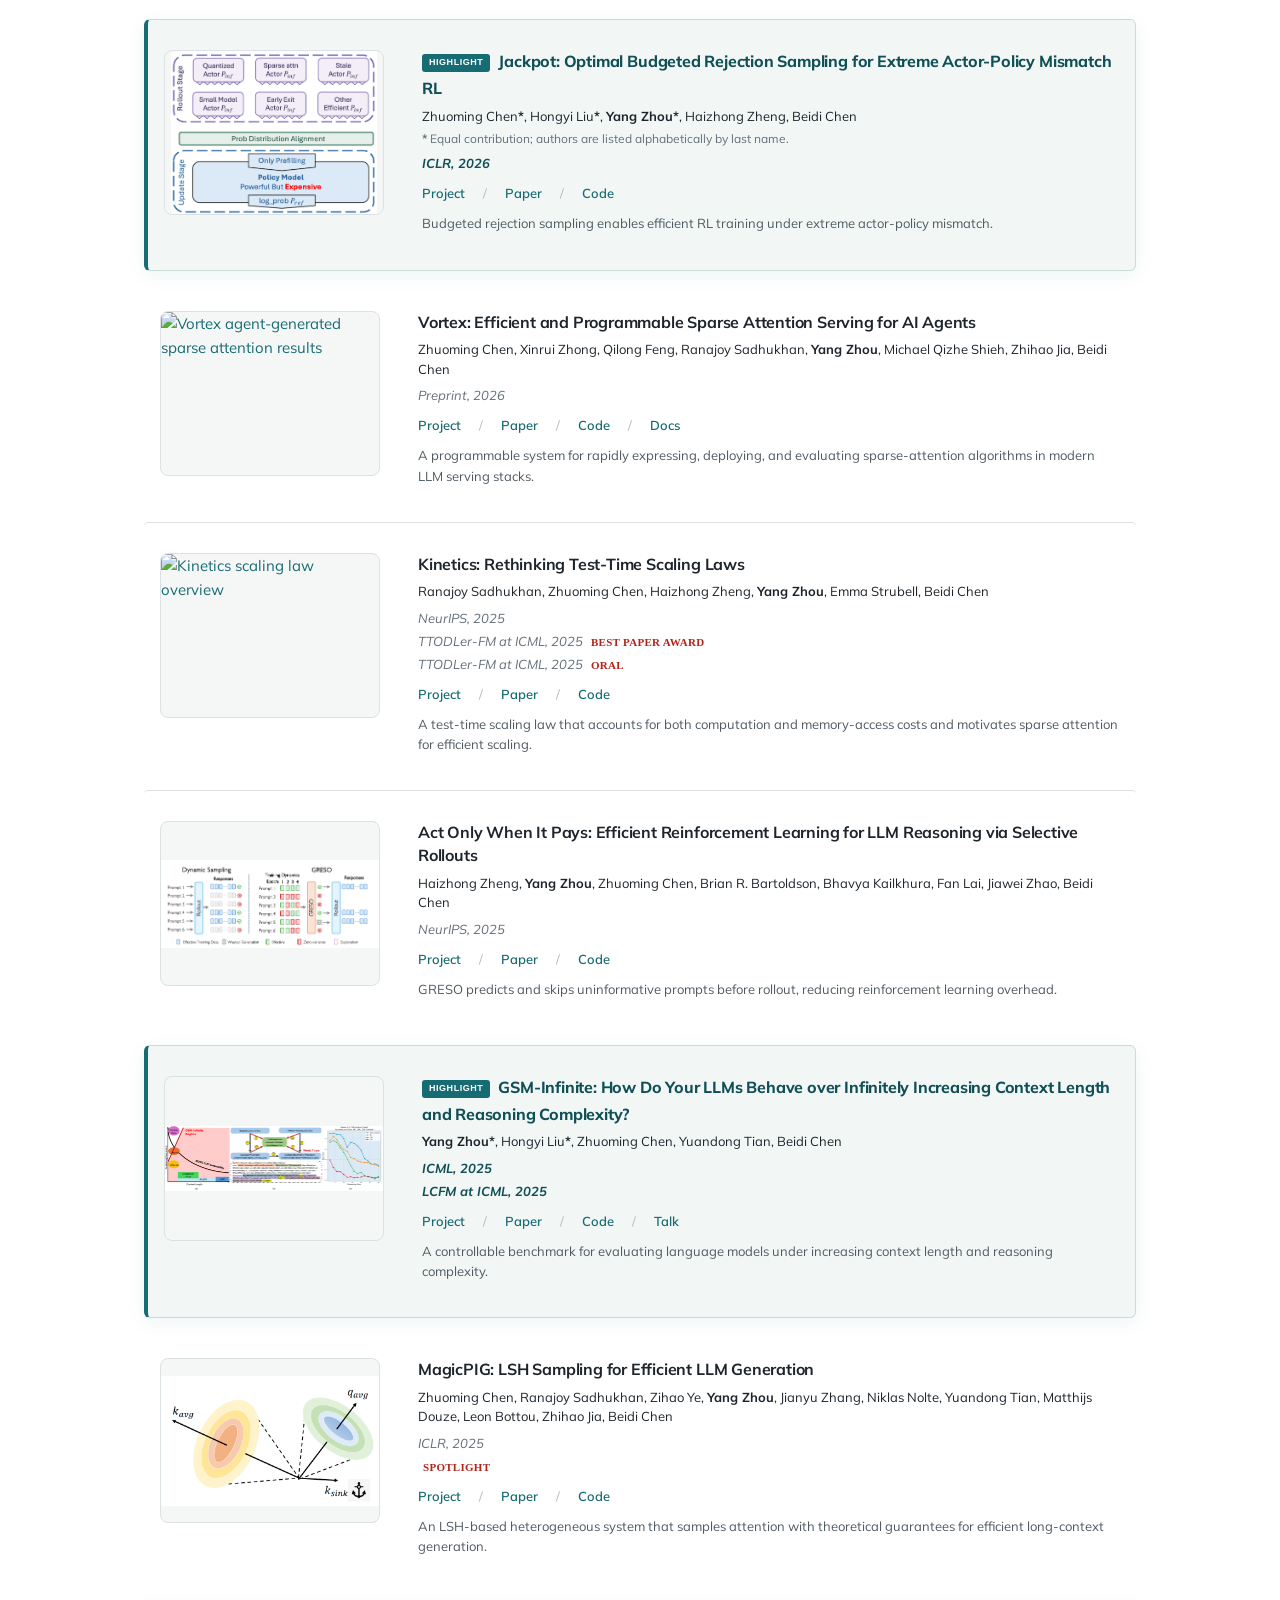
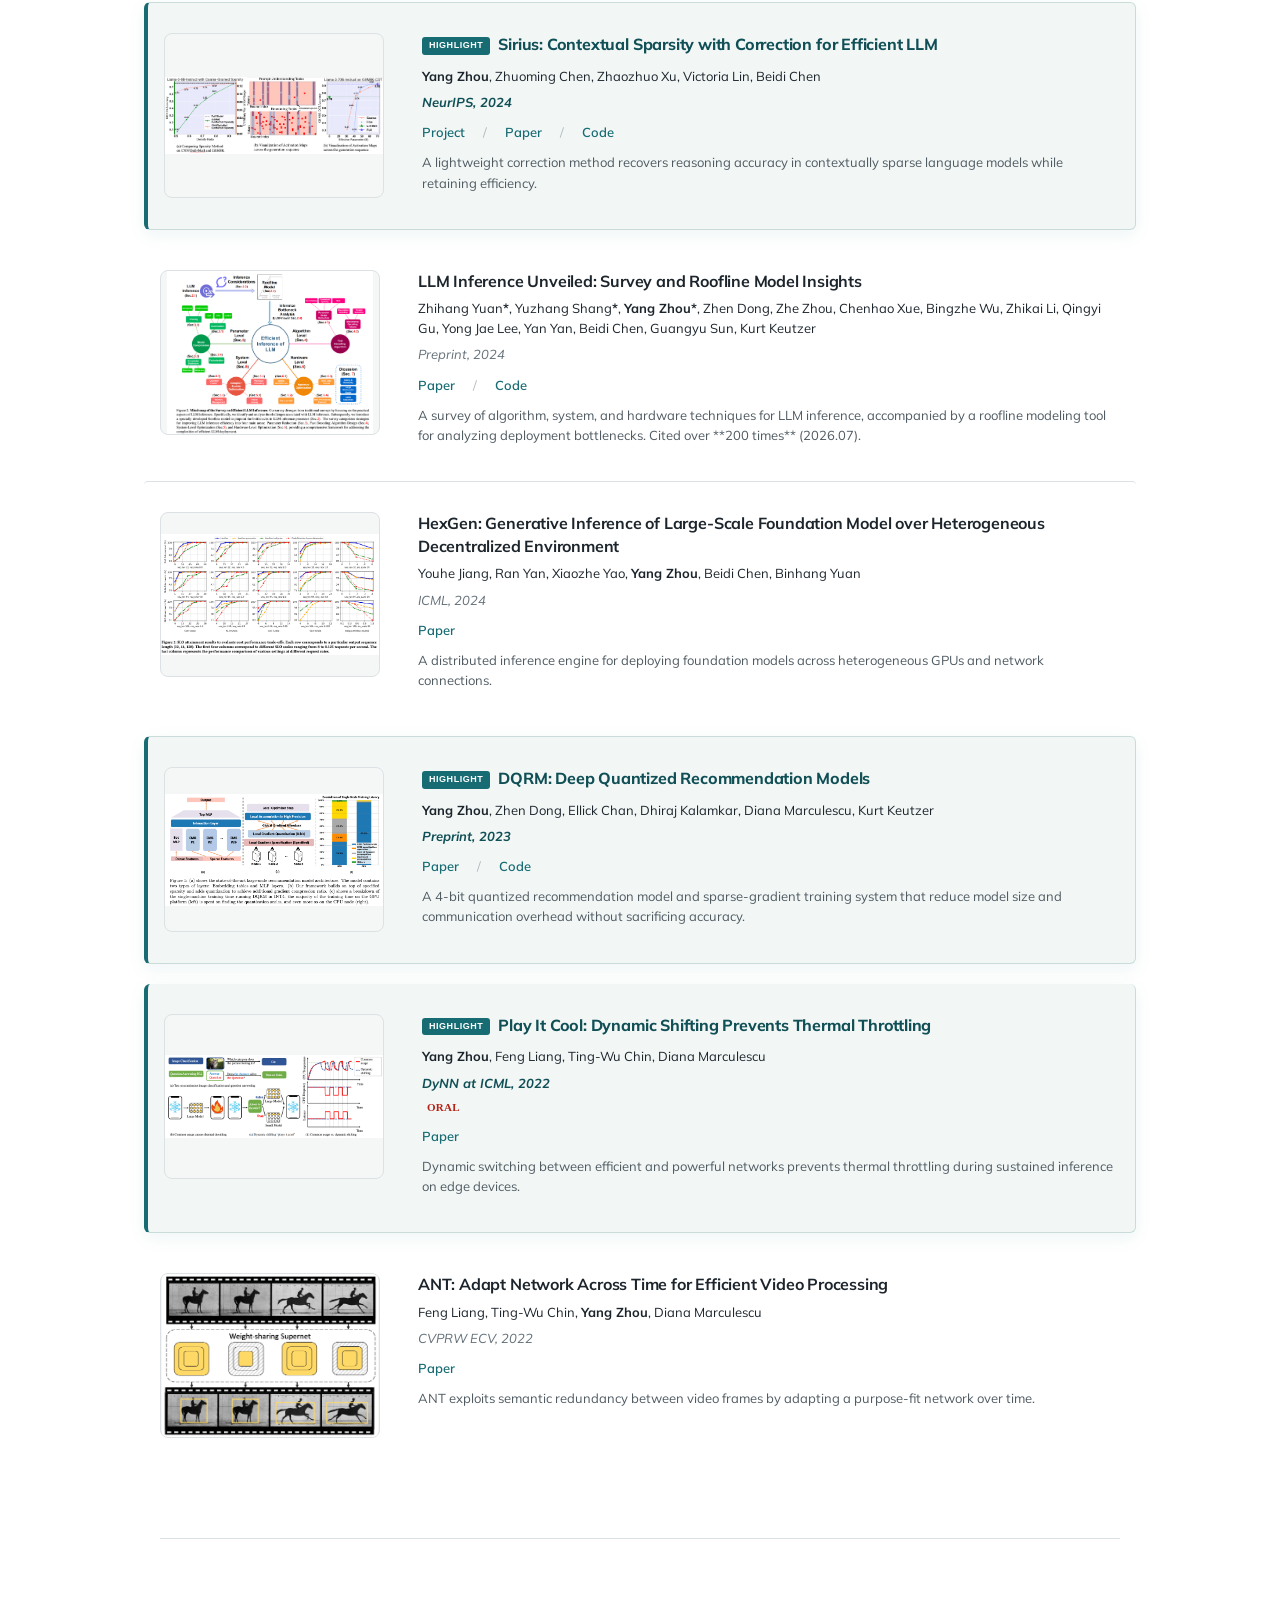
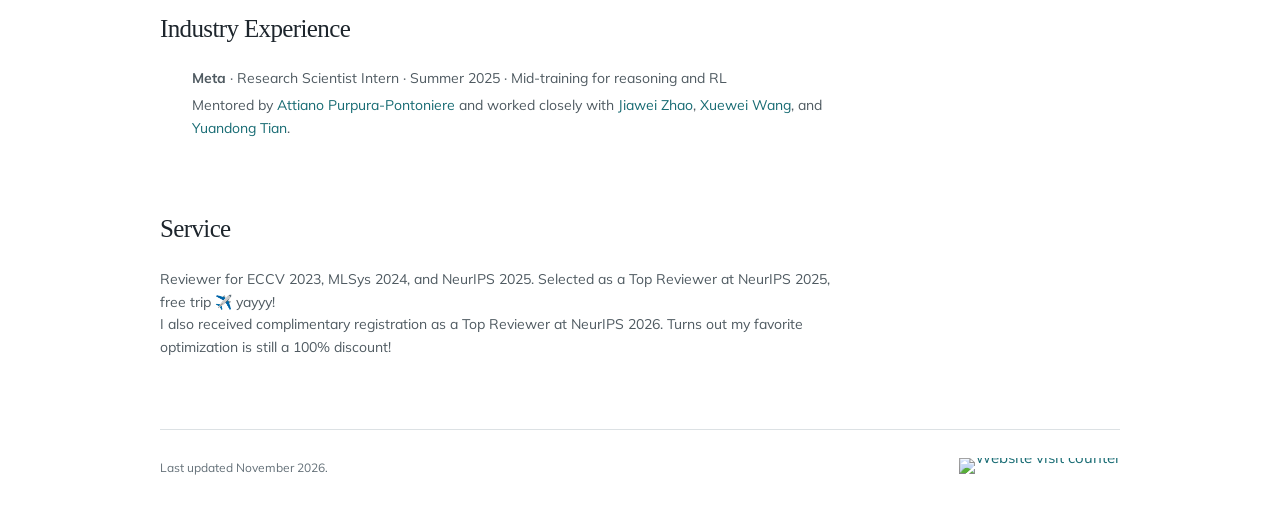
==== commit d74dd66e: "Add Meta logo and internship collaborator links" ====
--- a/index.html
+++ b/index.html
@@ -332,7 +332,13 @@
       <section class="two-column reveal" id="more" aria-label="Additional information">
         <div>
           <h2>Industry Experience</h2>
-          <p>In summer 2025, I interned at Meta as a research scientist, studying how mid-training affects reasoning and downstream reinforcement learning.</p>
+          <div class="meta-experience" style="display: grid; grid-template-columns: 22px minmax(0, 1fr); gap: 10px;">
+            <img src="https://thumb.wikimedia.org/wikipedia/commons/thumb/0/05/Meta_Platforms_Inc._logo_%28cropped%29.svg/330px-Meta_Platforms_Inc._logo_%28cropped%29.svg.png" alt="" width="22" height="15" loading="lazy" style="margin-top: 4px;">
+            <div>
+              <p><strong>Meta</strong> · Research Scientist Intern · Summer 2025 · Mid-training for reasoning and RL</p>
+              <p style="margin-top: 4px;">Mentored by <a href="https://www.attiano.com/">Attiano Purpura-Pontoniere</a> and worked closely with <a href="https://jiaweizhao.com/">Jiawei Zhao</a>, <a href="https://www.linkedin.com/in/xuewei-wang-97a6b4190">Xuewei Wang</a>, and <a href="https://yuandong-tian.com/">Yuandong Tian</a>.</p>
+            </div>
+          </div>
         </div>
         <div>
           <h2>Service</h2>
